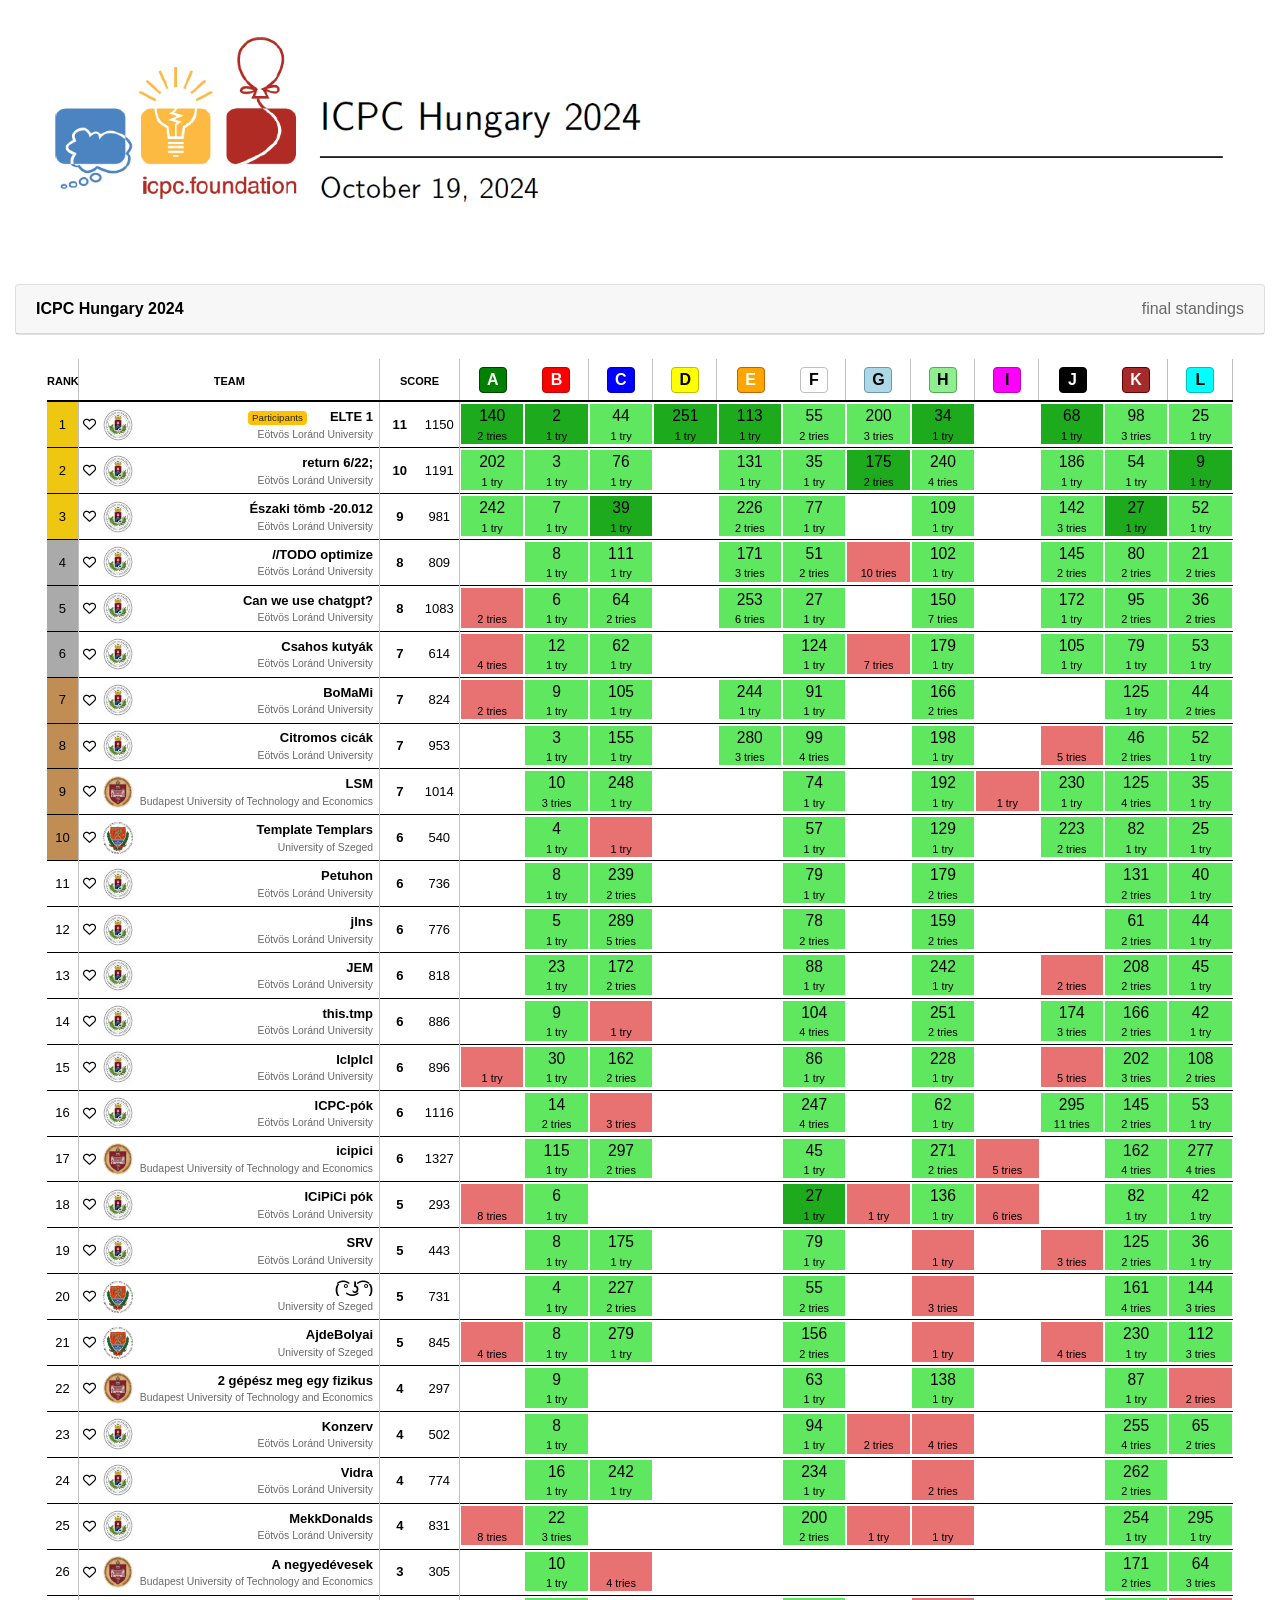
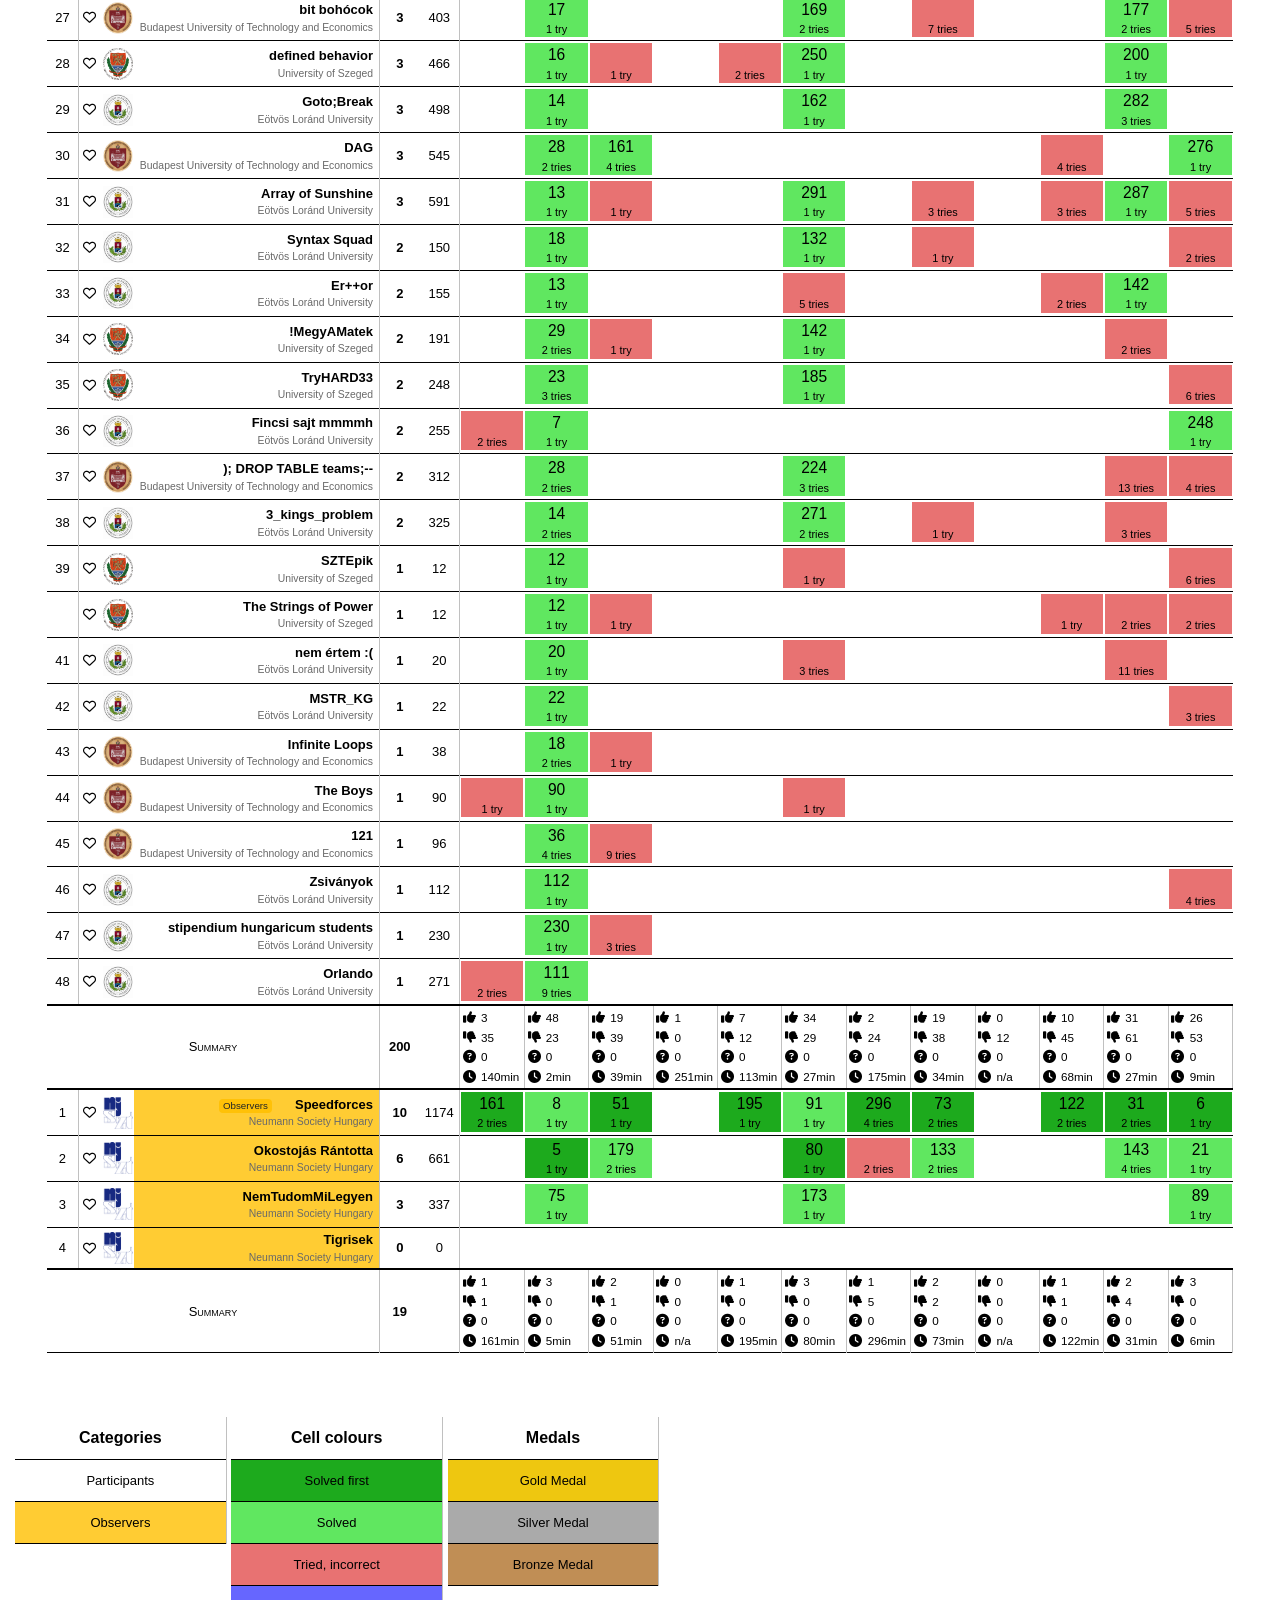
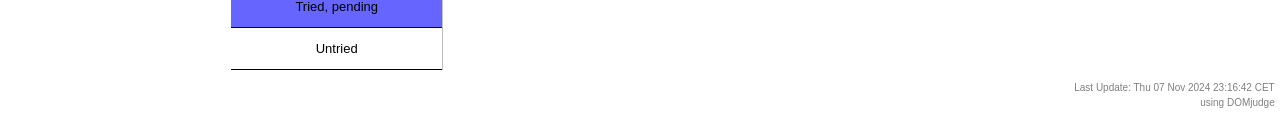
==== 2024/index.html @ 98153d92 "add 2024 scoreboard" ====
<!DOCTYPE html>
<html lang="en">
<head>
    <!-- DOMjudge version 8.2.3 -->
    <meta charset="utf-8">
    <title>Scoreboard hcpc2024 - DOMjudge</title>
    <link rel="icon" href="favicon.ico?v=8.2.3">
    <meta name="viewport" content="width=device-width, initial-scale=1, shrink-to-fit=no">

    <link rel="stylesheet" href="css/bootstrap.min.css?v=8.2.3">
    <link rel="stylesheet" href="css/fontawesome-all.min.css?v=8.2.3">
    <script src="js/jquery.min.js?v=8.2.3"></script>
    <script src="js/bootstrap.bundle.min.js?v=8.2.3"></script>

    <script src="js/domjudge.js?v=8.2.3"></script>
                <link rel="stylesheet" href="style_domjudge.css?v=8.2.3">

        
        </head>
<body class="static">
        <div class="container-fluid">
        <div class="row">
            <div class="col-12">
                                                                                                                                                        <img class="banner" src="images/banners/hcpc2024.png?v=8.2.3" alt="Banner">
    
    <div data-ajax-refresh-target data-ajax-refresh-after="initializeScoreboard" class="mt-3">
        

    
    <div class="card">
        <div class="card-header" style="font-family: Roboto, sans-serif; display: flex;">
            <span style="font-weight: bold;">ICPC Hungary 2024</span>
            <span id="contesttimer" style="color: DimGray; margin-left: auto;">
                                                            final standings
                                                </span>
        </div>

                                </div> 
    
        
                     <br/>
         
                

<table class="scoreboard center ">

        <colgroup>
        <col id="scorerank"/>
                    <col/>
                            <col id="scorelogos"/>
                <col id="scoreteamname"/>
    </colgroup>
    <colgroup>
        <col id="scoresolv"/>
        <col id="scoretotal"/>
    </colgroup>
    <colgroup>
                                    <col class="scoreprob"/>
                            <col class="scoreprob"/>
                            <col class="scoreprob"/>
                            <col class="scoreprob"/>
                            <col class="scoreprob"/>
                            <col class="scoreprob"/>
                            <col class="scoreprob"/>
                            <col class="scoreprob"/>
                            <col class="scoreprob"/>
                            <col class="scoreprob"/>
                            <col class="scoreprob"/>
                            <col class="scoreprob"/>
                        </colgroup>

                    
    <thead>
    <tr class="scoreheader" data-static="1">
        <th title="rank" scope="col">rank</th>
        <th title="team name" scope="col" colspan="3">team</th>
        <th title="# solved / penalty time" colspan="2" scope="col">score</th>
                                                                                    <th title="problem Astana Roads" scope="col">
                    <a  target="_self">
                        <span class="badge problem-badge" style="background-color: #008000; min-width: 28px; border: 1px solid #004000"><span style="color: #ffffff;">A</span></span>
                                            </a>
                </th>
                                                                            <th title="problem Borat And Squares" scope="col">
                    <a  target="_self">
                        <span class="badge problem-badge" style="background-color: #ff0000; min-width: 28px; border: 1px solid #bf0000"><span style="color: #ffffff;">B</span></span>
                                            </a>
                </th>
                                                                            <th title="problem Cheese!" scope="col">
                    <a  target="_self">
                        <span class="badge problem-badge" style="background-color: #0000ff; min-width: 28px; border: 1px solid #0000bf"><span style="color: #ffffff;">C</span></span>
                                            </a>
                </th>
                                                                            <th title="problem Deer Dance" scope="col">
                    <a  target="_self">
                        <span class="badge problem-badge" style="background-color: #ffff00; min-width: 28px; border: 1px solid #bfbf00"><span style="color: #000000;">D</span></span>
                                            </a>
                </th>
                                                                            <th title="problem Elevators of SAADness" scope="col">
                    <a  target="_self">
                        <span class="badge problem-badge" style="background-color: #ffa500; min-width: 28px; border: 1px solid #bf6500"><span style="color: #ffffff;">E</span></span>
                                            </a>
                </th>
                                                                            <th title="problem Frenetic-tac-toe" scope="col">
                    <a  target="_self">
                        <span class="badge problem-badge" style="background-color: #ffffff; min-width: 28px; border: 1px solid #bfbfbf"><span style="color: #000000;">F</span></span>
                                            </a>
                </th>
                                                                            <th title="problem Get Some Rest" scope="col">
                    <a  target="_self">
                        <span class="badge problem-badge" style="background-color: #add8e6; min-width: 28px; border: 1px solid #6d98a6"><span style="color: #000000;">G</span></span>
                                            </a>
                </th>
                                                                            <th title="problem Hot and Cold" scope="col">
                    <a  target="_self">
                        <span class="badge problem-badge" style="background-color: #90ee90; min-width: 28px; border: 1px solid #50ae50"><span style="color: #000000;">H</span></span>
                                            </a>
                </th>
                                                                            <th title="problem Inboxes" scope="col">
                    <a  target="_self">
                        <span class="badge problem-badge" style="background-color: #ff00ff; min-width: 28px; border: 1px solid #bf00bf"><span style="color: #000000;">I</span></span>
                                            </a>
                </th>
                                                                            <th title="problem Journey with Spoils" scope="col">
                    <a  target="_self">
                        <span class="badge problem-badge" style="background-color: #000000; min-width: 28px; border: 1px solid #000000"><span style="color: #ffffff;">J</span></span>
                                            </a>
                </th>
                                                                            <th title="problem Keyboard Mishap" scope="col">
                    <a  target="_self">
                        <span class="badge problem-badge" style="background-color: #a52a2a; min-width: 28px; border: 1px solid #650000"><span style="color: #ffffff;">K</span></span>
                                            </a>
                </th>
                                                                            <th title="problem Local Currency" scope="col">
                    <a  target="_self">
                        <span class="badge problem-badge" style="background-color: #00ffff; min-width: 28px; border: 1px solid #00bfbf"><span style="color: #000000;">L</span></span>
                                            </a>
                </th>
                        </tr>
    </thead>
    <tbody>
                                                                                            
                                            
                                            <tr class="sortorderswitch" id="team:104">
            <td class="scorepl gold-medal">
                                                    1
                                            </td>
            <td class="scoreaf">
                            </td>
                            <td class="scoreaf">
                                                                                            <a >
                                                                                                                                                                                                            <img loading="lazy" class="affiliation-logo"
                                     src="images/affiliations/ELTE.jpg?v=8.2.3" alt="Eötvös Loránd University"
                                     title="Eötvös Loránd University">
                                                    </a>
                                    </td>
                                                                                <td class="scoretn cl_FFFFFF" title="ELTE 1">
                                                                                                                        <a data-toggle="modal" data-target="#team-modal-104" href="#">
                    <span class="forceWidth">
                                                    <span class="badge badge-warning" style="margin-right: 2em; font-weight: normal;">
                            Participants
                        </span>
                                                ELTE 1
                    </span>
                                            <span class="univ forceWidth">
                                                            Eötvös Loránd University
                                                    </span>
                                    </a>
            </td>
                                                <td class="scorenc">11</td>
            <td class="scorett">1150</td>

                                                                                                                                                                                                                                    
                                        
                                                                                                                                                                                    
                                        
                    <td class="score_cell">
                                                    <a >
                                <div class="score_correct score_first">
                                    140                                    <span>
                                                                                    2 tries
                                                                            </span>
                                </div>
                            </a>
                                            </td>
                                                                                                                                                                                                                        
                                        
                                                                                                                                                                                    
                                        
                    <td class="score_cell">
                                                    <a >
                                <div class="score_correct score_first">
                                    2                                    <span>
                                                                                    1 try
                                                                            </span>
                                </div>
                            </a>
                                            </td>
                                                                                                                                                                    
                                        
                                                                                                                                                                                    
                                        
                    <td class="score_cell">
                                                    <a >
                                <div class="score_correct">
                                    44                                    <span>
                                                                                    1 try
                                                                            </span>
                                </div>
                            </a>
                                            </td>
                                                                                                                                                                                                                        
                                        
                                                                                                                                                                                    
                                        
                    <td class="score_cell">
                                                    <a >
                                <div class="score_correct score_first">
                                    251                                    <span>
                                                                                    1 try
                                                                            </span>
                                </div>
                            </a>
                                            </td>
                                                                                                                                                                                                                        
                                        
                                                                                                                                                                                    
                                        
                    <td class="score_cell">
                                                    <a >
                                <div class="score_correct score_first">
                                    113                                    <span>
                                                                                    1 try
                                                                            </span>
                                </div>
                            </a>
                                            </td>
                                                                                                                                                                    
                                        
                                                                                                                                                                                    
                                        
                    <td class="score_cell">
                                                    <a >
                                <div class="score_correct">
                                    55                                    <span>
                                                                                    2 tries
                                                                            </span>
                                </div>
                            </a>
                                            </td>
                                                                                                                                                                    
                                        
                                                                                                                                                                                    
                                        
                    <td class="score_cell">
                                                    <a >
                                <div class="score_correct">
                                    200                                    <span>
                                                                                    3 tries
                                                                            </span>
                                </div>
                            </a>
                                            </td>
                                                                                                                                                                                                                        
                                        
                                                                                                                                                                                    
                                        
                    <td class="score_cell">
                                                    <a >
                                <div class="score_correct score_first">
                                    34                                    <span>
                                                                                    1 try
                                                                            </span>
                                </div>
                            </a>
                                            </td>
                                                                                                
                                        
                                                            
                                        
                    <td class="score_cell">
                                            </td>
                                                                                                                                                                                                                        
                                        
                                                                                                                                                                                    
                                        
                    <td class="score_cell">
                                                    <a >
                                <div class="score_correct score_first">
                                    68                                    <span>
                                                                                    1 try
                                                                            </span>
                                </div>
                            </a>
                                            </td>
                                                                                                                                                                    
                                        
                                                                                                                                                                                    
                                        
                    <td class="score_cell">
                                                    <a >
                                <div class="score_correct">
                                    98                                    <span>
                                                                                    3 tries
                                                                            </span>
                                </div>
                            </a>
                                            </td>
                                                                                                                                                                    
                                        
                                                                                                                                                                                    
                                        
                    <td class="score_cell">
                                                    <a >
                                <div class="score_correct">
                                    25                                    <span>
                                                                                    1 try
                                                                            </span>
                                </div>
                            </a>
                                            </td>
                                    </tr>
                    
                                            
                                            <tr class="" id="team:120">
            <td class="scorepl gold-medal">
                                                    2
                                            </td>
            <td class="scoreaf">
                            </td>
                            <td class="scoreaf">
                                                                                            <a >
                                                                                                                                                                                                            <img loading="lazy" class="affiliation-logo"
                                     src="images/affiliations/ELTE.jpg?v=8.2.3" alt="Eötvös Loránd University"
                                     title="Eötvös Loránd University">
                                                    </a>
                                    </td>
                                                                                <td class="scoretn cl_FFFFFF" title="return 6/22;">
                                                                                                                        <a data-toggle="modal" data-target="#team-modal-120" href="#">
                    <span class="forceWidth">
                                                return 6/22;
                    </span>
                                            <span class="univ forceWidth">
                                                            Eötvös Loránd University
                                                    </span>
                                    </a>
            </td>
                                                <td class="scorenc">10</td>
            <td class="scorett">1191</td>

                                                                                                                                                                                
                                        
                                                                                                                                                                                    
                                        
                    <td class="score_cell">
                                                    <a >
                                <div class="score_correct">
                                    202                                    <span>
                                                                                    1 try
                                                                            </span>
                                </div>
                            </a>
                                            </td>
                                                                                                                                                                    
                                        
                                                                                                                                                                                    
                                        
                    <td class="score_cell">
                                                    <a >
                                <div class="score_correct">
                                    3                                    <span>
                                                                                    1 try
                                                                            </span>
                                </div>
                            </a>
                                            </td>
                                                                                                                                                                    
                                        
                                                                                                                                                                                    
                                        
                    <td class="score_cell">
                                                    <a >
                                <div class="score_correct">
                                    76                                    <span>
                                                                                    1 try
                                                                            </span>
                                </div>
                            </a>
                                            </td>
                                                                                                
                                        
                                                            
                                        
                    <td class="score_cell">
                                            </td>
                                                                                                                                                                    
                                        
                                                                                                                                                                                    
                                        
                    <td class="score_cell">
                                                    <a >
                                <div class="score_correct">
                                    131                                    <span>
                                                                                    1 try
                                                                            </span>
                                </div>
                            </a>
                                            </td>
                                                                                                                                                                    
                                        
                                                                                                                                                                                    
                                        
                    <td class="score_cell">
                                                    <a >
                                <div class="score_correct">
                                    35                                    <span>
                                                                                    1 try
                                                                            </span>
                                </div>
                            </a>
                                            </td>
                                                                                                                                                                                                                        
                                        
                                                                                                                                                                                    
                                        
                    <td class="score_cell">
                                                    <a >
                                <div class="score_correct score_first">
                                    175                                    <span>
                                                                                    2 tries
                                                                            </span>
                                </div>
                            </a>
                                            </td>
                                                                                                                                                                    
                                        
                                                                                                                                                                                    
                                        
                    <td class="score_cell">
                                                    <a >
                                <div class="score_correct">
                                    240                                    <span>
                                                                                    4 tries
                                                                            </span>
                                </div>
                            </a>
                                            </td>
                                                                                                
                                        
                                                            
                                        
                    <td class="score_cell">
                                            </td>
                                                                                                                                                                    
                                        
                                                                                                                                                                                    
                                        
                    <td class="score_cell">
                                                    <a >
                                <div class="score_correct">
                                    186                                    <span>
                                                                                    1 try
                                                                            </span>
                                </div>
                            </a>
                                            </td>
                                                                                                                                                                    
                                        
                                                                                                                                                                                    
                                        
                    <td class="score_cell">
                                                    <a >
                                <div class="score_correct">
                                    54                                    <span>
                                                                                    1 try
                                                                            </span>
                                </div>
                            </a>
                                            </td>
                                                                                                                                                                                                                        
                                        
                                                                                                                                                                                    
                                        
                    <td class="score_cell">
                                                    <a >
                                <div class="score_correct score_first">
                                    9                                    <span>
                                                                                    1 try
                                                                            </span>
                                </div>
                            </a>
                                            </td>
                                    </tr>
                    
                                            
                                            <tr class="" id="team:118">
            <td class="scorepl gold-medal">
                                                    3
                                            </td>
            <td class="scoreaf">
                            </td>
                            <td class="scoreaf">
                                                                                            <a >
                                                                                                                                                                                                            <img loading="lazy" class="affiliation-logo"
                                     src="images/affiliations/ELTE.jpg?v=8.2.3" alt="Eötvös Loránd University"
                                     title="Eötvös Loránd University">
                                                    </a>
                                    </td>
                                                                                <td class="scoretn cl_FFFFFF" title="Északi tömb -20.012">
                                                                                                                        <a data-toggle="modal" data-target="#team-modal-118" href="#">
                    <span class="forceWidth">
                                                Északi tömb -20.012
                    </span>
                                            <span class="univ forceWidth">
                                                            Eötvös Loránd University
                                                    </span>
                                    </a>
            </td>
                                                <td class="scorenc">9</td>
            <td class="scorett">981</td>

                                                                                                                                                                                
                                        
                                                                                                                                                                                    
                                        
                    <td class="score_cell">
                                                    <a >
                                <div class="score_correct">
                                    242                                    <span>
                                                                                    1 try
                                                                            </span>
                                </div>
                            </a>
                                            </td>
                                                                                                                                                                    
                                        
                                                                                                                                                                                    
                                        
                    <td class="score_cell">
                                                    <a >
                                <div class="score_correct">
                                    7                                    <span>
                                                                                    1 try
                                                                            </span>
                                </div>
                            </a>
                                            </td>
                                                                                                                                                                                                                        
                                        
                                                                                                                                                                                    
                                        
                    <td class="score_cell">
                                                    <a >
                                <div class="score_correct score_first">
                                    39                                    <span>
                                                                                    1 try
                                                                            </span>
                                </div>
                            </a>
                                            </td>
                                                                                                
                                        
                                                            
                                        
                    <td class="score_cell">
                                            </td>
                                                                                                                                                                    
                                        
                                                                                                                                                                                    
                                        
                    <td class="score_cell">
                                                    <a >
                                <div class="score_correct">
                                    226                                    <span>
                                                                                    2 tries
                                                                            </span>
                                </div>
                            </a>
                                            </td>
                                                                                                                                                                    
                                        
                                                                                                                                                                                    
                                        
                    <td class="score_cell">
                                                    <a >
                                <div class="score_correct">
                                    77                                    <span>
                                                                                    1 try
                                                                            </span>
                                </div>
                            </a>
                                            </td>
                                                                                                
                                        
                                                            
                                        
                    <td class="score_cell">
                                            </td>
                                                                                                                                                                    
                                        
                                                                                                                                                                                    
                                        
                    <td class="score_cell">
                                                    <a >
                                <div class="score_correct">
                                    109                                    <span>
                                                                                    1 try
                                                                            </span>
                                </div>
                            </a>
                                            </td>
                                                                                                
                                        
                                                            
                                        
                    <td class="score_cell">
                                            </td>
                                                                                                                                                                    
                                        
                                                                                                                                                                                    
                                        
                    <td class="score_cell">
                                                    <a >
                                <div class="score_correct">
                                    142                                    <span>
                                                                                    3 tries
                                                                            </span>
                                </div>
                            </a>
                                            </td>
                                                                                                                                                                                                                        
                                        
                                                                                                                                                                                    
                                        
                    <td class="score_cell">
                                                    <a >
                                <div class="score_correct score_first">
                                    27                                    <span>
                                                                                    1 try
                                                                            </span>
                                </div>
                            </a>
                                            </td>
                                                                                                                                                                    
                                        
                                                                                                                                                                                    
                                        
                    <td class="score_cell">
                                                    <a >
                                <div class="score_correct">
                                    52                                    <span>
                                                                                    1 try
                                                                            </span>
                                </div>
                            </a>
                                            </td>
                                    </tr>
                    
                                            
                                            <tr class="" id="team:121">
            <td class="scorepl silver-medal">
                                                    4
                                            </td>
            <td class="scoreaf">
                            </td>
                            <td class="scoreaf">
                                                                                            <a >
                                                                                                                                                                                                            <img loading="lazy" class="affiliation-logo"
                                     src="images/affiliations/ELTE.jpg?v=8.2.3" alt="Eötvös Loránd University"
                                     title="Eötvös Loránd University">
                                                    </a>
                                    </td>
                                                                                <td class="scoretn cl_FFFFFF" title="//TODO optimize">
                                                                                                                        <a data-toggle="modal" data-target="#team-modal-121" href="#">
                    <span class="forceWidth">
                                                //TODO optimize
                    </span>
                                            <span class="univ forceWidth">
                                                            Eötvös Loránd University
                                                    </span>
                                    </a>
            </td>
                                                <td class="scorenc">8</td>
            <td class="scorett">809</td>

                                                                                                            
                                        
                                                            
                                        
                    <td class="score_cell">
                                            </td>
                                                                                                                                                                    
                                        
                                                                                                                                                                                    
                                        
                    <td class="score_cell">
                                                    <a >
                                <div class="score_correct">
                                    8                                    <span>
                                                                                    1 try
                                                                            </span>
                                </div>
                            </a>
                                            </td>
                                                                                                                                                                    
                                        
                                                                                                                                                                                    
                                        
                    <td class="score_cell">
                                                    <a >
                                <div class="score_correct">
                                    111                                    <span>
                                                                                    1 try
                                                                            </span>
                                </div>
                            </a>
                                            </td>
                                                                                                
                                        
                                                            
                                        
                    <td class="score_cell">
                                            </td>
                                                                                                                                                                    
                                        
                                                                                                                                                                                    
                                        
                    <td class="score_cell">
                                                    <a >
                                <div class="score_correct">
                                    171                                    <span>
                                                                                    3 tries
                                                                            </span>
                                </div>
                            </a>
                                            </td>
                                                                                                                                                                    
                                        
                                                                                                                                                                                    
                                        
                    <td class="score_cell">
                                                    <a >
                                <div class="score_correct">
                                    51                                    <span>
                                                                                    2 tries
                                                                            </span>
                                </div>
                            </a>
                                            </td>
                                                                                                                                            
                                        
                                                            
                                        
                    <td class="score_cell">
                                                    <a >
                                <div class="score_incorrect">
                                    &nbsp;                                    <span>
                                                                                    10 tries
                                                                            </span>
                                </div>
                            </a>
                                            </td>
                                                                                                                                                                    
                                        
                                                                                                                                                                                    
                                        
                    <td class="score_cell">
                                                    <a >
                                <div class="score_correct">
                                    102                                    <span>
                                                                                    1 try
                                                                            </span>
                                </div>
                            </a>
                                            </td>
                                                                                                
                                        
                                                            
                                        
                    <td class="score_cell">
                                            </td>
                                                                                                                                                                    
                                        
                                                                                                                                                                                    
                                        
                    <td class="score_cell">
                                                    <a >
                                <div class="score_correct">
                                    145                                    <span>
                                                                                    2 tries
                                                                            </span>
                                </div>
                            </a>
                                            </td>
                                                                                                                                                                    
                                        
                                                                                                                                                                                    
                                        
                    <td class="score_cell">
                                                    <a >
                                <div class="score_correct">
                                    80                                    <span>
                                                                                    2 tries
                                                                            </span>
                                </div>
                            </a>
                                            </td>
                                                                                                                                                                    
                                        
                                                                                                                                                                                    
                                        
                    <td class="score_cell">
                                                    <a >
                                <div class="score_correct">
                                    21                                    <span>
                                                                                    2 tries
                                                                            </span>
                                </div>
                            </a>
                                            </td>
                                    </tr>
                    
                                            
                                            <tr class="" id="team:111">
            <td class="scorepl silver-medal">
                                                    5
                                            </td>
            <td class="scoreaf">
                            </td>
                            <td class="scoreaf">
                                                                                            <a >
                                                                                                                                                                                                            <img loading="lazy" class="affiliation-logo"
                                     src="images/affiliations/ELTE.jpg?v=8.2.3" alt="Eötvös Loránd University"
                                     title="Eötvös Loránd University">
                                                    </a>
                                    </td>
                                                                                <td class="scoretn cl_FFFFFF" title="Can we use chatgpt?">
                                                                                                                        <a data-toggle="modal" data-target="#team-modal-111" href="#">
                    <span class="forceWidth">
                                                Can we use chatgpt?
                    </span>
                                            <span class="univ forceWidth">
                                                            Eötvös Loránd University
                                                    </span>
                                    </a>
            </td>
                                                <td class="scorenc">8</td>
            <td class="scorett">1083</td>

                                                                                                                                                        
                                        
                                                            
                                        
                    <td class="score_cell">
                                                    <a >
                                <div class="score_incorrect">
                                    &nbsp;                                    <span>
                                                                                    2 tries
                                                                            </span>
                                </div>
                            </a>
                                            </td>
                                                                                                                                                                    
                                        
                                                                                                                                                                                    
                                        
                    <td class="score_cell">
                                                    <a >
                                <div class="score_correct">
                                    6                                    <span>
                                                                                    1 try
                                                                            </span>
                                </div>
                            </a>
                                            </td>
                                                                                                                                                                    
                                        
                                                                                                                                                                                    
                                        
                    <td class="score_cell">
                                                    <a >
                                <div class="score_correct">
                                    64                                    <span>
                                                                                    2 tries
                                                                            </span>
                                </div>
                            </a>
                                            </td>
                                                                                                
                                        
                                                            
                                        
                    <td class="score_cell">
                                            </td>
                                                                                                                                                                    
                                        
                                                                                                                                                                                    
                                        
                    <td class="score_cell">
                                                    <a >
                                <div class="score_correct">
                                    253                                    <span>
                                                                                    6 tries
                                                                            </span>
                                </div>
                            </a>
                                            </td>
                                                                                                                                                                    
                                        
                                                                                                                                                                                    
                                        
                    <td class="score_cell">
                                                    <a >
                                <div class="score_correct">
                                    27                                    <span>
                                                                                    1 try
                                                                            </span>
                                </div>
                            </a>
                                            </td>
                                                                                                
                                        
                                                            
                                        
                    <td class="score_cell">
                                            </td>
                                                                                                                                                                    
                                        
                                                                                                                                                                                    
                                        
                    <td class="score_cell">
                                                    <a >
                                <div class="score_correct">
                                    150                                    <span>
                                                                                    7 tries
                                                                            </span>
                                </div>
                            </a>
                                            </td>
                                                                                                
                                        
                                                            
                                        
                    <td class="score_cell">
                                            </td>
                                                                                                                                                                    
                                        
                                                                                                                                                                                    
                                        
                    <td class="score_cell">
                                                    <a >
                                <div class="score_correct">
                                    172                                    <span>
                                                                                    1 try
                                                                            </span>
                                </div>
                            </a>
                                            </td>
                                                                                                                                                                    
                                        
                                                                                                                                                                                    
                                        
                    <td class="score_cell">
                                                    <a >
                                <div class="score_correct">
                                    95                                    <span>
                                                                                    2 tries
                                                                            </span>
                                </div>
                            </a>
                                            </td>
                                                                                                                                                                    
                                        
                                                                                                                                                                                    
                                        
                    <td class="score_cell">
                                                    <a >
                                <div class="score_correct">
                                    36                                    <span>
                                                                                    2 tries
                                                                            </span>
                                </div>
                            </a>
                                            </td>
                                    </tr>
                    
                                            
                                            <tr class="" id="team:109">
            <td class="scorepl silver-medal">
                                                    6
                                            </td>
            <td class="scoreaf">
                            </td>
                            <td class="scoreaf">
                                                                                            <a >
                                                                                                                                                                                                            <img loading="lazy" class="affiliation-logo"
                                     src="images/affiliations/ELTE.jpg?v=8.2.3" alt="Eötvös Loránd University"
                                     title="Eötvös Loránd University">
                                                    </a>
                                    </td>
                                                                                <td class="scoretn cl_FFFFFF" title="Csahos kutyák">
                                                                                                                        <a data-toggle="modal" data-target="#team-modal-109" href="#">
                    <span class="forceWidth">
                                                Csahos kutyák
                    </span>
                                            <span class="univ forceWidth">
                                                            Eötvös Loránd University
                                                    </span>
                                    </a>
            </td>
                                                <td class="scorenc">7</td>
            <td class="scorett">614</td>

                                                                                                                                                        
                                        
                                                            
                                        
                    <td class="score_cell">
                                                    <a >
                                <div class="score_incorrect">
                                    &nbsp;                                    <span>
                                                                                    4 tries
                                                                            </span>
                                </div>
                            </a>
                                            </td>
                                                                                                                                                                    
                                        
                                                                                                                                                                                    
                                        
                    <td class="score_cell">
                                                    <a >
                                <div class="score_correct">
                                    12                                    <span>
                                                                                    1 try
                                                                            </span>
                                </div>
                            </a>
                                            </td>
                                                                                                                                                                    
                                        
                                                                                                                                                                                    
                                        
                    <td class="score_cell">
                                                    <a >
                                <div class="score_correct">
                                    62                                    <span>
                                                                                    1 try
                                                                            </span>
                                </div>
                            </a>
                                            </td>
                                                                                                
                                        
                                                            
                                        
                    <td class="score_cell">
                                            </td>
                                                                                                
                                        
                                                            
                                        
                    <td class="score_cell">
                                            </td>
                                                                                                                                                                    
                                        
                                                                                                                                                                                    
                                        
                    <td class="score_cell">
                                                    <a >
                                <div class="score_correct">
                                    124                                    <span>
                                                                                    1 try
                                                                            </span>
                                </div>
                            </a>
                                            </td>
                                                                                                                                            
                                        
                                                            
                                        
                    <td class="score_cell">
                                                    <a >
                                <div class="score_incorrect">
                                    &nbsp;                                    <span>
                                                                                    7 tries
                                                                            </span>
                                </div>
                            </a>
                                            </td>
                                                                                                                                                                    
                                        
                                                                                                                                                                                    
                                        
                    <td class="score_cell">
                                                    <a >
                                <div class="score_correct">
                                    179                                    <span>
                                                                                    1 try
                                                                            </span>
                                </div>
                            </a>
                                            </td>
                                                                                                
                                        
                                                            
                                        
                    <td class="score_cell">
                                            </td>
                                                                                                                                                                    
                                        
                                                                                                                                                                                    
                                        
                    <td class="score_cell">
                                                    <a >
                                <div class="score_correct">
                                    105                                    <span>
                                                                                    1 try
                                                                            </span>
                                </div>
                            </a>
                                            </td>
                                                                                                                                                                    
                                        
                                                                                                                                                                                    
                                        
                    <td class="score_cell">
                                                    <a >
                                <div class="score_correct">
                                    79                                    <span>
                                                                                    1 try
                                                                            </span>
                                </div>
                            </a>
                                            </td>
                                                                                                                                                                    
                                        
                                                                                                                                                                                    
                                        
                    <td class="score_cell">
                                                    <a >
                                <div class="score_correct">
                                    53                                    <span>
                                                                                    1 try
                                                                            </span>
                                </div>
                            </a>
                                            </td>
                                    </tr>
                    
                                            
                                            <tr class="" id="team:101">
            <td class="scorepl bronze-medal">
                                                    7
                                            </td>
            <td class="scoreaf">
                            </td>
                            <td class="scoreaf">
                                                                                            <a >
                                                                                                                                                                                                            <img loading="lazy" class="affiliation-logo"
                                     src="images/affiliations/ELTE.jpg?v=8.2.3" alt="Eötvös Loránd University"
                                     title="Eötvös Loránd University">
                                                    </a>
                                    </td>
                                                                                <td class="scoretn cl_FFFFFF" title="BoMaMi">
                                                                                                                        <a data-toggle="modal" data-target="#team-modal-101" href="#">
                    <span class="forceWidth">
                                                BoMaMi
                    </span>
                                            <span class="univ forceWidth">
                                                            Eötvös Loránd University
                                                    </span>
                                    </a>
            </td>
                                                <td class="scorenc">7</td>
            <td class="scorett">824</td>

                                                                                                                                                        
                                        
                                                            
                                        
                    <td class="score_cell">
                                                    <a >
                                <div class="score_incorrect">
                                    &nbsp;                                    <span>
                                                                                    2 tries
                                                                            </span>
                                </div>
                            </a>
                                            </td>
                                                                                                                                                                    
                                        
                                                                                                                                                                                    
                                        
                    <td class="score_cell">
                                                    <a >
                                <div class="score_correct">
                                    9                                    <span>
                                                                                    1 try
                                                                            </span>
                                </div>
                            </a>
                                            </td>
                                                                                                                                                                    
                                        
                                                                                                                                                                                    
                                        
                    <td class="score_cell">
                                                    <a >
                                <div class="score_correct">
                                    105                                    <span>
                                                                                    1 try
                                                                            </span>
                                </div>
                            </a>
                                            </td>
                                                                                                
                                        
                                                            
                                        
                    <td class="score_cell">
                                            </td>
                                                                                                                                                                    
                                        
                                                                                                                                                                                    
                                        
                    <td class="score_cell">
                                                    <a >
                                <div class="score_correct">
                                    244                                    <span>
                                                                                    1 try
                                                                            </span>
                                </div>
                            </a>
                                            </td>
                                                                                                                                                                    
                                        
                                                                                                                                                                                    
                                        
                    <td class="score_cell">
                                                    <a >
                                <div class="score_correct">
                                    91                                    <span>
                                                                                    1 try
                                                                            </span>
                                </div>
                            </a>
                                            </td>
                                                                                                
                                        
                                                            
                                        
                    <td class="score_cell">
                                            </td>
                                                                                                                                                                    
                                        
                                                                                                                                                                                    
                                        
                    <td class="score_cell">
                                                    <a >
                                <div class="score_correct">
                                    166                                    <span>
                                                                                    2 tries
                                                                            </span>
                                </div>
                            </a>
                                            </td>
                                                                                                
                                        
                                                            
                                        
                    <td class="score_cell">
                                            </td>
                                                                                                
                                        
                                                            
                                        
                    <td class="score_cell">
                                            </td>
                                                                                                                                                                    
                                        
                                                                                                                                                                                    
                                        
                    <td class="score_cell">
                                                    <a >
                                <div class="score_correct">
                                    125                                    <span>
                                                                                    1 try
                                                                            </span>
                                </div>
                            </a>
                                            </td>
                                                                                                                                                                    
                                        
                                                                                                                                                                                    
                                        
                    <td class="score_cell">
                                                    <a >
                                <div class="score_correct">
                                    44                                    <span>
                                                                                    2 tries
                                                                            </span>
                                </div>
                            </a>
                                            </td>
                                    </tr>
                    
                                            
                                            <tr class="" id="team:102">
            <td class="scorepl bronze-medal">
                                                    8
                                            </td>
            <td class="scoreaf">
                            </td>
                            <td class="scoreaf">
                                                                                            <a >
                                                                                                                                                                                                            <img loading="lazy" class="affiliation-logo"
                                     src="images/affiliations/ELTE.jpg?v=8.2.3" alt="Eötvös Loránd University"
                                     title="Eötvös Loránd University">
                                                    </a>
                                    </td>
                                                                                <td class="scoretn cl_FFFFFF" title="Citromos cicák">
                                                                                                                        <a data-toggle="modal" data-target="#team-modal-102" href="#">
                    <span class="forceWidth">
                                                Citromos cicák
                    </span>
                                            <span class="univ forceWidth">
                                                            Eötvös Loránd University
                                                    </span>
                                    </a>
            </td>
                                                <td class="scorenc">7</td>
            <td class="scorett">953</td>

                                                                                                            
                                        
                                                            
                                        
                    <td class="score_cell">
                                            </td>
                                                                                                                                                                    
                                        
                                                                                                                                                                                    
                                        
                    <td class="score_cell">
                                                    <a >
                                <div class="score_correct">
                                    3                                    <span>
                                                                                    1 try
                                                                            </span>
                                </div>
                            </a>
                                            </td>
                                                                                                                                                                    
                                        
                                                                                                                                                                                    
                                        
                    <td class="score_cell">
                                                    <a >
                                <div class="score_correct">
                                    155                                    <span>
                                                                                    1 try
                                                                            </span>
                                </div>
                            </a>
                                            </td>
                                                                                                
                                        
                                                            
                                        
                    <td class="score_cell">
                                            </td>
                                                                                                                                                                    
                                        
                                                                                                                                                                                    
                                        
                    <td class="score_cell">
                                                    <a >
                                <div class="score_correct">
                                    280                                    <span>
                                                                                    3 tries
                                                                            </span>
                                </div>
                            </a>
                                            </td>
                                                                                                                                                                    
                                        
                                                                                                                                                                                    
                                        
                    <td class="score_cell">
                                                    <a >
                                <div class="score_correct">
                                    99                                    <span>
                                                                                    4 tries
                                                                            </span>
                                </div>
                            </a>
                                            </td>
                                                                                                
                                        
                                                            
                                        
                    <td class="score_cell">
                                            </td>
                                                                                                                                                                    
                                        
                                                                                                                                                                                    
                                        
                    <td class="score_cell">
                                                    <a >
                                <div class="score_correct">
                                    198                                    <span>
                                                                                    1 try
                                                                            </span>
                                </div>
                            </a>
                                            </td>
                                                                                                
                                        
                                                            
                                        
                    <td class="score_cell">
                                            </td>
                                                                                                                                            
                                        
                                                            
                                        
                    <td class="score_cell">
                                                    <a >
                                <div class="score_incorrect">
                                    &nbsp;                                    <span>
                                                                                    5 tries
                                                                            </span>
                                </div>
                            </a>
                                            </td>
                                                                                                                                                                    
                                        
                                                                                                                                                                                    
                                        
                    <td class="score_cell">
                                                    <a >
                                <div class="score_correct">
                                    46                                    <span>
                                                                                    2 tries
                                                                            </span>
                                </div>
                            </a>
                                            </td>
                                                                                                                                                                    
                                        
                                                                                                                                                                                    
                                        
                    <td class="score_cell">
                                                    <a >
                                <div class="score_correct">
                                    52                                    <span>
                                                                                    1 try
                                                                            </span>
                                </div>
                            </a>
                                            </td>
                                    </tr>
                    
                                            
                                            <tr class="" id="team:90">
            <td class="scorepl bronze-medal">
                                                    9
                                            </td>
            <td class="scoreaf">
                            </td>
                            <td class="scoreaf">
                                                                                            <a >
                                                                                                                                                                                                            <img loading="lazy" class="affiliation-logo"
                                     src="images/affiliations/BUTE.jpg?v=8.2.3" alt="Budapest University of Technology and Economics"
                                     title="Budapest University of Technology and Economics">
                                                    </a>
                                    </td>
                                                                                <td class="scoretn cl_FFFFFF" title="LSM">
                                                                                                                        <a data-toggle="modal" data-target="#team-modal-90" href="#">
                    <span class="forceWidth">
                                                LSM
                    </span>
                                            <span class="univ forceWidth">
                                                            Budapest University of Technology and Economics
                                                    </span>
                                    </a>
            </td>
                                                <td class="scorenc">7</td>
            <td class="scorett">1014</td>

                                                                                                            
                                        
                                                            
                                        
                    <td class="score_cell">
                                            </td>
                                                                                                                                                                    
                                        
                                                                                                                                                                                    
                                        
                    <td class="score_cell">
                                                    <a >
                                <div class="score_correct">
                                    10                                    <span>
                                                                                    3 tries
                                                                            </span>
                                </div>
                            </a>
                                            </td>
                                                                                                                                                                    
                                        
                                                                                                                                                                                    
                                        
                    <td class="score_cell">
                                                    <a >
                                <div class="score_correct">
                                    248                                    <span>
                                                                                    1 try
                                                                            </span>
                                </div>
                            </a>
                                            </td>
                                                                                                
                                        
                                                            
                                        
                    <td class="score_cell">
                                            </td>
                                                                                                
                                        
                                                            
                                        
                    <td class="score_cell">
                                            </td>
                                                                                                                                                                    
                                        
                                                                                                                                                                                    
                                        
                    <td class="score_cell">
                                                    <a >
                                <div class="score_correct">
                                    74                                    <span>
                                                                                    1 try
                                                                            </span>
                                </div>
                            </a>
                                            </td>
                                                                                                
                                        
                                                            
                                        
                    <td class="score_cell">
                                            </td>
                                                                                                                                                                    
                                        
                                                                                                                                                                                    
                                        
                    <td class="score_cell">
                                                    <a >
                                <div class="score_correct">
                                    192                                    <span>
                                                                                    1 try
                                                                            </span>
                                </div>
                            </a>
                                            </td>
                                                                                                                                            
                                        
                                                            
                                        
                    <td class="score_cell">
                                                    <a >
                                <div class="score_incorrect">
                                    &nbsp;                                    <span>
                                                                                    1 try
                                                                            </span>
                                </div>
                            </a>
                                            </td>
                                                                                                                                                                    
                                        
                                                                                                                                                                                    
                                        
                    <td class="score_cell">
                                                    <a >
                                <div class="score_correct">
                                    230                                    <span>
                                                                                    1 try
                                                                            </span>
                                </div>
                            </a>
                                            </td>
                                                                                                                                                                    
                                        
                                                                                                                                                                                    
                                        
                    <td class="score_cell">
                                                    <a >
                                <div class="score_correct">
                                    125                                    <span>
                                                                                    4 tries
                                                                            </span>
                                </div>
                            </a>
                                            </td>
                                                                                                                                                                    
                                        
                                                                                                                                                                                    
                                        
                    <td class="score_cell">
                                                    <a >
                                <div class="score_correct">
                                    35                                    <span>
                                                                                    1 try
                                                                            </span>
                                </div>
                            </a>
                                            </td>
                                    </tr>
                    
                                            
                                            <tr class="" id="team:131">
            <td class="scorepl bronze-medal">
                                                    10
                                            </td>
            <td class="scoreaf">
                            </td>
                            <td class="scoreaf">
                                                                                            <a >
                                                                                                                                                                                                            <img loading="lazy" class="affiliation-logo"
                                     src="images/affiliations/USZEGED.jpg?v=8.2.3" alt="University of Szeged"
                                     title="University of Szeged">
                                                    </a>
                                    </td>
                                                                                <td class="scoretn cl_FFFFFF" title="Template Templars">
                                                                                                                        <a data-toggle="modal" data-target="#team-modal-131" href="#">
                    <span class="forceWidth">
                                                Template Templars
                    </span>
                                            <span class="univ forceWidth">
                                                            University of Szeged
                                                    </span>
                                    </a>
            </td>
                                                <td class="scorenc">6</td>
            <td class="scorett">540</td>

                                                                                                            
                                        
                                                            
                                        
                    <td class="score_cell">
                                            </td>
                                                                                                                                                                    
                                        
                                                                                                                                                                                    
                                        
                    <td class="score_cell">
                                                    <a >
                                <div class="score_correct">
                                    4                                    <span>
                                                                                    1 try
                                                                            </span>
                                </div>
                            </a>
                                            </td>
                                                                                                                                            
                                        
                                                            
                                        
                    <td class="score_cell">
                                                    <a >
                                <div class="score_incorrect">
                                    &nbsp;                                    <span>
                                                                                    1 try
                                                                            </span>
                                </div>
                            </a>
                                            </td>
                                                                                                
                                        
                                                            
                                        
                    <td class="score_cell">
                                            </td>
                                                                                                
                                        
                                                            
                                        
                    <td class="score_cell">
                                            </td>
                                                                                                                                                                    
                                        
                                                                                                                                                                                    
                                        
                    <td class="score_cell">
                                                    <a >
                                <div class="score_correct">
                                    57                                    <span>
                                                                                    1 try
                                                                            </span>
                                </div>
                            </a>
                                            </td>
                                                                                                
                                        
                                                            
                                        
                    <td class="score_cell">
                                            </td>
                                                                                                                                                                    
                                        
                                                                                                                                                                                    
                                        
                    <td class="score_cell">
                                                    <a >
                                <div class="score_correct">
                                    129                                    <span>
                                                                                    1 try
                                                                            </span>
                                </div>
                            </a>
                                            </td>
                                                                                                
                                        
                                                            
                                        
                    <td class="score_cell">
                                            </td>
                                                                                                                                                                    
                                        
                                                                                                                                                                                    
                                        
                    <td class="score_cell">
                                                    <a >
                                <div class="score_correct">
                                    223                                    <span>
                                                                                    2 tries
                                                                            </span>
                                </div>
                            </a>
                                            </td>
                                                                                                                                                                    
                                        
                                                                                                                                                                                    
                                        
                    <td class="score_cell">
                                                    <a >
                                <div class="score_correct">
                                    82                                    <span>
                                                                                    1 try
                                                                            </span>
                                </div>
                            </a>
                                            </td>
                                                                                                                                                                    
                                        
                                                                                                                                                                                    
                                        
                    <td class="score_cell">
                                                    <a >
                                <div class="score_correct">
                                    25                                    <span>
                                                                                    1 try
                                                                            </span>
                                </div>
                            </a>
                                            </td>
                                    </tr>
                    
                                            
                                            <tr class="" id="team:126">
            <td class="scorepl ">
                                                    11
                                            </td>
            <td class="scoreaf">
                            </td>
                            <td class="scoreaf">
                                                                                            <a >
                                                                                                                                                                                                            <img loading="lazy" class="affiliation-logo"
                                     src="images/affiliations/ELTE.jpg?v=8.2.3" alt="Eötvös Loránd University"
                                     title="Eötvös Loránd University">
                                                    </a>
                                    </td>
                                                                                <td class="scoretn cl_FFFFFF" title="Petuhon">
                                                                                                                        <a data-toggle="modal" data-target="#team-modal-126" href="#">
                    <span class="forceWidth">
                                                Petuhon
                    </span>
                                            <span class="univ forceWidth">
                                                            Eötvös Loránd University
                                                    </span>
                                    </a>
            </td>
                                                <td class="scorenc">6</td>
            <td class="scorett">736</td>

                                                                                                            
                                        
                                                            
                                        
                    <td class="score_cell">
                                            </td>
                                                                                                                                                                    
                                        
                                                                                                                                                                                    
                                        
                    <td class="score_cell">
                                                    <a >
                                <div class="score_correct">
                                    8                                    <span>
                                                                                    1 try
                                                                            </span>
                                </div>
                            </a>
                                            </td>
                                                                                                                                                                    
                                        
                                                                                                                                                                                    
                                        
                    <td class="score_cell">
                                                    <a >
                                <div class="score_correct">
                                    239                                    <span>
                                                                                    2 tries
                                                                            </span>
                                </div>
                            </a>
                                            </td>
                                                                                                
                                        
                                                            
                                        
                    <td class="score_cell">
                                            </td>
                                                                                                
                                        
                                                            
                                        
                    <td class="score_cell">
                                            </td>
                                                                                                                                                                    
                                        
                                                                                                                                                                                    
                                        
                    <td class="score_cell">
                                                    <a >
                                <div class="score_correct">
                                    79                                    <span>
                                                                                    1 try
                                                                            </span>
                                </div>
                            </a>
                                            </td>
                                                                                                
                                        
                                                            
                                        
                    <td class="score_cell">
                                            </td>
                                                                                                                                                                    
                                        
                                                                                                                                                                                    
                                        
                    <td class="score_cell">
                                                    <a >
                                <div class="score_correct">
                                    179                                    <span>
                                                                                    2 tries
                                                                            </span>
                                </div>
                            </a>
                                            </td>
                                                                                                
                                        
                                                            
                                        
                    <td class="score_cell">
                                            </td>
                                                                                                
                                        
                                                            
                                        
                    <td class="score_cell">
                                            </td>
                                                                                                                                                                    
                                        
                                                                                                                                                                                    
                                        
                    <td class="score_cell">
                                                    <a >
                                <div class="score_correct">
                                    131                                    <span>
                                                                                    2 tries
                                                                            </span>
                                </div>
                            </a>
                                            </td>
                                                                                                                                                                    
                                        
                                                                                                                                                                                    
                                        
                    <td class="score_cell">
                                                    <a >
                                <div class="score_correct">
                                    40                                    <span>
                                                                                    1 try
                                                                            </span>
                                </div>
                            </a>
                                            </td>
                                    </tr>
                    
                                            
                                            <tr class="" id="team:128">
            <td class="scorepl ">
                                                    12
                                            </td>
            <td class="scoreaf">
                            </td>
                            <td class="scoreaf">
                                                                                            <a >
                                                                                                                                                                                                            <img loading="lazy" class="affiliation-logo"
                                     src="images/affiliations/ELTE.jpg?v=8.2.3" alt="Eötvös Loránd University"
                                     title="Eötvös Loránd University">
                                                    </a>
                                    </td>
                                                                                <td class="scoretn cl_FFFFFF" title="jlns">
                                                                                                                        <a data-toggle="modal" data-target="#team-modal-128" href="#">
                    <span class="forceWidth">
                                                jlns
                    </span>
                                            <span class="univ forceWidth">
                                                            Eötvös Loránd University
                                                    </span>
                                    </a>
            </td>
                                                <td class="scorenc">6</td>
            <td class="scorett">776</td>

                                                                                                            
                                        
                                                            
                                        
                    <td class="score_cell">
                                            </td>
                                                                                                                                                                    
                                        
                                                                                                                                                                                    
                                        
                    <td class="score_cell">
                                                    <a >
                                <div class="score_correct">
                                    5                                    <span>
                                                                                    1 try
                                                                            </span>
                                </div>
                            </a>
                                            </td>
                                                                                                                                                                    
                                        
                                                                                                                                                                                    
                                        
                    <td class="score_cell">
                                                    <a >
                                <div class="score_correct">
                                    289                                    <span>
                                                                                    5 tries
                                                                            </span>
                                </div>
                            </a>
                                            </td>
                                                                                                
                                        
                                                            
                                        
                    <td class="score_cell">
                                            </td>
                                                                                                
                                        
                                                            
                                        
                    <td class="score_cell">
                                            </td>
                                                                                                                                                                    
                                        
                                                                                                                                                                                    
                                        
                    <td class="score_cell">
                                                    <a >
                                <div class="score_correct">
                                    78                                    <span>
                                                                                    2 tries
                                                                            </span>
                                </div>
                            </a>
                                            </td>
                                                                                                
                                        
                                                            
                                        
                    <td class="score_cell">
                                            </td>
                                                                                                                                                                    
                                        
                                                                                                                                                                                    
                                        
                    <td class="score_cell">
                                                    <a >
                                <div class="score_correct">
                                    159                                    <span>
                                                                                    2 tries
                                                                            </span>
                                </div>
                            </a>
                                            </td>
                                                                                                
                                        
                                                            
                                        
                    <td class="score_cell">
                                            </td>
                                                                                                
                                        
                                                            
                                        
                    <td class="score_cell">
                                            </td>
                                                                                                                                                                    
                                        
                                                                                                                                                                                    
                                        
                    <td class="score_cell">
                                                    <a >
                                <div class="score_correct">
                                    61                                    <span>
                                                                                    2 tries
                                                                            </span>
                                </div>
                            </a>
                                            </td>
                                                                                                                                                                    
                                        
                                                                                                                                                                                    
                                        
                    <td class="score_cell">
                                                    <a >
                                <div class="score_correct">
                                    44                                    <span>
                                                                                    1 try
                                                                            </span>
                                </div>
                            </a>
                                            </td>
                                    </tr>
                    
                                            
                                            <tr class="" id="team:112">
            <td class="scorepl ">
                                                    13
                                            </td>
            <td class="scoreaf">
                            </td>
                            <td class="scoreaf">
                                                                                            <a >
                                                                                                                                                                                                            <img loading="lazy" class="affiliation-logo"
                                     src="images/affiliations/ELTE.jpg?v=8.2.3" alt="Eötvös Loránd University"
                                     title="Eötvös Loránd University">
                                                    </a>
                                    </td>
                                                                                <td class="scoretn cl_FFFFFF" title="JEM">
                                                                                                                        <a data-toggle="modal" data-target="#team-modal-112" href="#">
                    <span class="forceWidth">
                                                JEM
                    </span>
                                            <span class="univ forceWidth">
                                                            Eötvös Loránd University
                                                    </span>
                                    </a>
            </td>
                                                <td class="scorenc">6</td>
            <td class="scorett">818</td>

                                                                                                            
                                        
                                                            
                                        
                    <td class="score_cell">
                                            </td>
                                                                                                                                                                    
                                        
                                                                                                                                                                                    
                                        
                    <td class="score_cell">
                                                    <a >
                                <div class="score_correct">
                                    23                                    <span>
                                                                                    1 try
                                                                            </span>
                                </div>
                            </a>
                                            </td>
                                                                                                                                                                    
                                        
                                                                                                                                                                                    
                                        
                    <td class="score_cell">
                                                    <a >
                                <div class="score_correct">
                                    172                                    <span>
                                                                                    2 tries
                                                                            </span>
                                </div>
                            </a>
                                            </td>
                                                                                                
                                        
                                                            
                                        
                    <td class="score_cell">
                                            </td>
                                                                                                
                                        
                                                            
                                        
                    <td class="score_cell">
                                            </td>
                                                                                                                                                                    
                                        
                                                                                                                                                                                    
                                        
                    <td class="score_cell">
                                                    <a >
                                <div class="score_correct">
                                    88                                    <span>
                                                                                    1 try
                                                                            </span>
                                </div>
                            </a>
                                            </td>
                                                                                                
                                        
                                                            
                                        
                    <td class="score_cell">
                                            </td>
                                                                                                                                                                    
                                        
                                                                                                                                                                                    
                                        
                    <td class="score_cell">
                                                    <a >
                                <div class="score_correct">
                                    242                                    <span>
                                                                                    1 try
                                                                            </span>
                                </div>
                            </a>
                                            </td>
                                                                                                
                                        
                                                            
                                        
                    <td class="score_cell">
                                            </td>
                                                                                                                                            
                                        
                                                            
                                        
                    <td class="score_cell">
                                                    <a >
                                <div class="score_incorrect">
                                    &nbsp;                                    <span>
                                                                                    2 tries
                                                                            </span>
                                </div>
                            </a>
                                            </td>
                                                                                                                                                                    
                                        
                                                                                                                                                                                    
                                        
                    <td class="score_cell">
                                                    <a >
                                <div class="score_correct">
                                    208                                    <span>
                                                                                    2 tries
                                                                            </span>
                                </div>
                            </a>
                                            </td>
                                                                                                                                                                    
                                        
                                                                                                                                                                                    
                                        
                    <td class="score_cell">
                                                    <a >
                                <div class="score_correct">
                                    45                                    <span>
                                                                                    1 try
                                                                            </span>
                                </div>
                            </a>
                                            </td>
                                    </tr>
                    
                                            
                                            <tr class="" id="team:115">
            <td class="scorepl ">
                                                    14
                                            </td>
            <td class="scoreaf">
                            </td>
                            <td class="scoreaf">
                                                                                            <a >
                                                                                                                                                                                                            <img loading="lazy" class="affiliation-logo"
                                     src="images/affiliations/ELTE.jpg?v=8.2.3" alt="Eötvös Loránd University"
                                     title="Eötvös Loránd University">
                                                    </a>
                                    </td>
                                                                                <td class="scoretn cl_FFFFFF" title="this.tmp">
                                                                                                                        <a data-toggle="modal" data-target="#team-modal-115" href="#">
                    <span class="forceWidth">
                                                this.tmp
                    </span>
                                            <span class="univ forceWidth">
                                                            Eötvös Loránd University
                                                    </span>
                                    </a>
            </td>
                                                <td class="scorenc">6</td>
            <td class="scorett">886</td>

                                                                                                            
                                        
                                                            
                                        
                    <td class="score_cell">
                                            </td>
                                                                                                                                                                    
                                        
                                                                                                                                                                                    
                                        
                    <td class="score_cell">
                                                    <a >
                                <div class="score_correct">
                                    9                                    <span>
                                                                                    1 try
                                                                            </span>
                                </div>
                            </a>
                                            </td>
                                                                                                                                            
                                        
                                                            
                                        
                    <td class="score_cell">
                                                    <a >
                                <div class="score_incorrect">
                                    &nbsp;                                    <span>
                                                                                    1 try
                                                                            </span>
                                </div>
                            </a>
                                            </td>
                                                                                                
                                        
                                                            
                                        
                    <td class="score_cell">
                                            </td>
                                                                                                
                                        
                                                            
                                        
                    <td class="score_cell">
                                            </td>
                                                                                                                                                                    
                                        
                                                                                                                                                                                    
                                        
                    <td class="score_cell">
                                                    <a >
                                <div class="score_correct">
                                    104                                    <span>
                                                                                    4 tries
                                                                            </span>
                                </div>
                            </a>
                                            </td>
                                                                                                
                                        
                                                            
                                        
                    <td class="score_cell">
                                            </td>
                                                                                                                                                                    
                                        
                                                                                                                                                                                    
                                        
                    <td class="score_cell">
                                                    <a >
                                <div class="score_correct">
                                    251                                    <span>
                                                                                    2 tries
                                                                            </span>
                                </div>
                            </a>
                                            </td>
                                                                                                
                                        
                                                            
                                        
                    <td class="score_cell">
                                            </td>
                                                                                                                                                                    
                                        
                                                                                                                                                                                    
                                        
                    <td class="score_cell">
                                                    <a >
                                <div class="score_correct">
                                    174                                    <span>
                                                                                    3 tries
                                                                            </span>
                                </div>
                            </a>
                                            </td>
                                                                                                                                                                    
                                        
                                                                                                                                                                                    
                                        
                    <td class="score_cell">
                                                    <a >
                                <div class="score_correct">
                                    166                                    <span>
                                                                                    2 tries
                                                                            </span>
                                </div>
                            </a>
                                            </td>
                                                                                                                                                                    
                                        
                                                                                                                                                                                    
                                        
                    <td class="score_cell">
                                                    <a >
                                <div class="score_correct">
                                    42                                    <span>
                                                                                    1 try
                                                                            </span>
                                </div>
                            </a>
                                            </td>
                                    </tr>
                    
                                            
                                            <tr class="" id="team:124">
            <td class="scorepl ">
                                                    15
                                            </td>
            <td class="scoreaf">
                            </td>
                            <td class="scoreaf">
                                                                                            <a >
                                                                                                                                                                                                            <img loading="lazy" class="affiliation-logo"
                                     src="images/affiliations/ELTE.jpg?v=8.2.3" alt="Eötvös Loránd University"
                                     title="Eötvös Loránd University">
                                                    </a>
                                    </td>
                                                                                <td class="scoretn cl_FFFFFF" title="IcIpIcI">
                                                                                                                        <a data-toggle="modal" data-target="#team-modal-124" href="#">
                    <span class="forceWidth">
                                                IcIpIcI
                    </span>
                                            <span class="univ forceWidth">
                                                            Eötvös Loránd University
                                                    </span>
                                    </a>
            </td>
                                                <td class="scorenc">6</td>
            <td class="scorett">896</td>

                                                                                                                                                        
                                        
                                                            
                                        
                    <td class="score_cell">
                                                    <a >
                                <div class="score_incorrect">
                                    &nbsp;                                    <span>
                                                                                    1 try
                                                                            </span>
                                </div>
                            </a>
                                            </td>
                                                                                                                                                                    
                                        
                                                                                                                                                                                    
                                        
                    <td class="score_cell">
                                                    <a >
                                <div class="score_correct">
                                    30                                    <span>
                                                                                    1 try
                                                                            </span>
                                </div>
                            </a>
                                            </td>
                                                                                                                                                                    
                                        
                                                                                                                                                                                    
                                        
                    <td class="score_cell">
                                                    <a >
                                <div class="score_correct">
                                    162                                    <span>
                                                                                    2 tries
                                                                            </span>
                                </div>
                            </a>
                                            </td>
                                                                                                
                                        
                                                            
                                        
                    <td class="score_cell">
                                            </td>
                                                                                                
                                        
                                                            
                                        
                    <td class="score_cell">
                                            </td>
                                                                                                                                                                    
                                        
                                                                                                                                                                                    
                                        
                    <td class="score_cell">
                                                    <a >
                                <div class="score_correct">
                                    86                                    <span>
                                                                                    1 try
                                                                            </span>
                                </div>
                            </a>
                                            </td>
                                                                                                
                                        
                                                            
                                        
                    <td class="score_cell">
                                            </td>
                                                                                                                                                                    
                                        
                                                                                                                                                                                    
                                        
                    <td class="score_cell">
                                                    <a >
                                <div class="score_correct">
                                    228                                    <span>
                                                                                    1 try
                                                                            </span>
                                </div>
                            </a>
                                            </td>
                                                                                                
                                        
                                                            
                                        
                    <td class="score_cell">
                                            </td>
                                                                                                                                            
                                        
                                                            
                                        
                    <td class="score_cell">
                                                    <a >
                                <div class="score_incorrect">
                                    &nbsp;                                    <span>
                                                                                    5 tries
                                                                            </span>
                                </div>
                            </a>
                                            </td>
                                                                                                                                                                    
                                        
                                                                                                                                                                                    
                                        
                    <td class="score_cell">
                                                    <a >
                                <div class="score_correct">
                                    202                                    <span>
                                                                                    3 tries
                                                                            </span>
                                </div>
                            </a>
                                            </td>
                                                                                                                                                                    
                                        
                                                                                                                                                                                    
                                        
                    <td class="score_cell">
                                                    <a >
                                <div class="score_correct">
                                    108                                    <span>
                                                                                    2 tries
                                                                            </span>
                                </div>
                            </a>
                                            </td>
                                    </tr>
                    
                                            
                                            <tr class="" id="team:105">
            <td class="scorepl ">
                                                    16
                                            </td>
            <td class="scoreaf">
                            </td>
                            <td class="scoreaf">
                                                                                            <a >
                                                                                                                                                                                                            <img loading="lazy" class="affiliation-logo"
                                     src="images/affiliations/ELTE.jpg?v=8.2.3" alt="Eötvös Loránd University"
                                     title="Eötvös Loránd University">
                                                    </a>
                                    </td>
                                                                                <td class="scoretn cl_FFFFFF" title="ICPC-pók">
                                                                                                                        <a data-toggle="modal" data-target="#team-modal-105" href="#">
                    <span class="forceWidth">
                                                ICPC-pók
                    </span>
                                            <span class="univ forceWidth">
                                                            Eötvös Loránd University
                                                    </span>
                                    </a>
            </td>
                                                <td class="scorenc">6</td>
            <td class="scorett">1116</td>

                                                                                                            
                                        
                                                            
                                        
                    <td class="score_cell">
                                            </td>
                                                                                                                                                                    
                                        
                                                                                                                                                                                    
                                        
                    <td class="score_cell">
                                                    <a >
                                <div class="score_correct">
                                    14                                    <span>
                                                                                    2 tries
                                                                            </span>
                                </div>
                            </a>
                                            </td>
                                                                                                                                            
                                        
                                                            
                                        
                    <td class="score_cell">
                                                    <a >
                                <div class="score_incorrect">
                                    &nbsp;                                    <span>
                                                                                    3 tries
                                                                            </span>
                                </div>
                            </a>
                                            </td>
                                                                                                
                                        
                                                            
                                        
                    <td class="score_cell">
                                            </td>
                                                                                                
                                        
                                                            
                                        
                    <td class="score_cell">
                                            </td>
                                                                                                                                                                    
                                        
                                                                                                                                                                                    
                                        
                    <td class="score_cell">
                                                    <a >
                                <div class="score_correct">
                                    247                                    <span>
                                                                                    4 tries
                                                                            </span>
                                </div>
                            </a>
                                            </td>
                                                                                                
                                        
                                                            
                                        
                    <td class="score_cell">
                                            </td>
                                                                                                                                                                    
                                        
                                                                                                                                                                                    
                                        
                    <td class="score_cell">
                                                    <a >
                                <div class="score_correct">
                                    62                                    <span>
                                                                                    1 try
                                                                            </span>
                                </div>
                            </a>
                                            </td>
                                                                                                
                                        
                                                            
                                        
                    <td class="score_cell">
                                            </td>
                                                                                                                                                                    
                                        
                                                                                                                                                                                    
                                        
                    <td class="score_cell">
                                                    <a >
                                <div class="score_correct">
                                    295                                    <span>
                                                                                    11 tries
                                                                            </span>
                                </div>
                            </a>
                                            </td>
                                                                                                                                                                    
                                        
                                                                                                                                                                                    
                                        
                    <td class="score_cell">
                                                    <a >
                                <div class="score_correct">
                                    145                                    <span>
                                                                                    2 tries
                                                                            </span>
                                </div>
                            </a>
                                            </td>
                                                                                                                                                                    
                                        
                                                                                                                                                                                    
                                        
                    <td class="score_cell">
                                                    <a >
                                <div class="score_correct">
                                    53                                    <span>
                                                                                    1 try
                                                                            </span>
                                </div>
                            </a>
                                            </td>
                                    </tr>
                    
                                            
                                            <tr class="" id="team:98">
            <td class="scorepl ">
                                                    17
                                            </td>
            <td class="scoreaf">
                            </td>
                            <td class="scoreaf">
                                                                                            <a >
                                                                                                                                                                                                            <img loading="lazy" class="affiliation-logo"
                                     src="images/affiliations/BUTE.jpg?v=8.2.3" alt="Budapest University of Technology and Economics"
                                     title="Budapest University of Technology and Economics">
                                                    </a>
                                    </td>
                                                                                <td class="scoretn cl_FFFFFF" title="icipici">
                                                                                                                        <a data-toggle="modal" data-target="#team-modal-98" href="#">
                    <span class="forceWidth">
                                                icipici
                    </span>
                                            <span class="univ forceWidth">
                                                            Budapest University of Technology and Economics
                                                    </span>
                                    </a>
            </td>
                                                <td class="scorenc">6</td>
            <td class="scorett">1327</td>

                                                                                                            
                                        
                                                            
                                        
                    <td class="score_cell">
                                            </td>
                                                                                                                                                                    
                                        
                                                                                                                                                                                    
                                        
                    <td class="score_cell">
                                                    <a >
                                <div class="score_correct">
                                    115                                    <span>
                                                                                    1 try
                                                                            </span>
                                </div>
                            </a>
                                            </td>
                                                                                                                                                                    
                                        
                                                                                                                                                                                    
                                        
                    <td class="score_cell">
                                                    <a >
                                <div class="score_correct">
                                    297                                    <span>
                                                                                    2 tries
                                                                            </span>
                                </div>
                            </a>
                                            </td>
                                                                                                
                                        
                                                            
                                        
                    <td class="score_cell">
                                            </td>
                                                                                                
                                        
                                                            
                                        
                    <td class="score_cell">
                                            </td>
                                                                                                                                                                    
                                        
                                                                                                                                                                                    
                                        
                    <td class="score_cell">
                                                    <a >
                                <div class="score_correct">
                                    45                                    <span>
                                                                                    1 try
                                                                            </span>
                                </div>
                            </a>
                                            </td>
                                                                                                
                                        
                                                            
                                        
                    <td class="score_cell">
                                            </td>
                                                                                                                                                                    
                                        
                                                                                                                                                                                    
                                        
                    <td class="score_cell">
                                                    <a >
                                <div class="score_correct">
                                    271                                    <span>
                                                                                    2 tries
                                                                            </span>
                                </div>
                            </a>
                                            </td>
                                                                                                                                            
                                        
                                                            
                                        
                    <td class="score_cell">
                                                    <a >
                                <div class="score_incorrect">
                                    &nbsp;                                    <span>
                                                                                    5 tries
                                                                            </span>
                                </div>
                            </a>
                                            </td>
                                                                                                
                                        
                                                            
                                        
                    <td class="score_cell">
                                            </td>
                                                                                                                                                                    
                                        
                                                                                                                                                                                    
                                        
                    <td class="score_cell">
                                                    <a >
                                <div class="score_correct">
                                    162                                    <span>
                                                                                    4 tries
                                                                            </span>
                                </div>
                            </a>
                                            </td>
                                                                                                                                                                    
                                        
                                                                                                                                                                                    
                                        
                    <td class="score_cell">
                                                    <a >
                                <div class="score_correct">
                                    277                                    <span>
                                                                                    4 tries
                                                                            </span>
                                </div>
                            </a>
                                            </td>
                                    </tr>
                    
                                            
                                            <tr class="" id="team:103">
            <td class="scorepl ">
                                                    18
                                            </td>
            <td class="scoreaf">
                            </td>
                            <td class="scoreaf">
                                                                                            <a >
                                                                                                                                                                                                            <img loading="lazy" class="affiliation-logo"
                                     src="images/affiliations/ELTE.jpg?v=8.2.3" alt="Eötvös Loránd University"
                                     title="Eötvös Loránd University">
                                                    </a>
                                    </td>
                                                                                <td class="scoretn cl_FFFFFF" title="ICiPiCi pók">
                                                                                                                        <a data-toggle="modal" data-target="#team-modal-103" href="#">
                    <span class="forceWidth">
                                                ICiPiCi pók
                    </span>
                                            <span class="univ forceWidth">
                                                            Eötvös Loránd University
                                                    </span>
                                    </a>
            </td>
                                                <td class="scorenc">5</td>
            <td class="scorett">293</td>

                                                                                                                                                        
                                        
                                                            
                                        
                    <td class="score_cell">
                                                    <a >
                                <div class="score_incorrect">
                                    &nbsp;                                    <span>
                                                                                    8 tries
                                                                            </span>
                                </div>
                            </a>
                                            </td>
                                                                                                                                                                    
                                        
                                                                                                                                                                                    
                                        
                    <td class="score_cell">
                                                    <a >
                                <div class="score_correct">
                                    6                                    <span>
                                                                                    1 try
                                                                            </span>
                                </div>
                            </a>
                                            </td>
                                                                                                
                                        
                                                            
                                        
                    <td class="score_cell">
                                            </td>
                                                                                                
                                        
                                                            
                                        
                    <td class="score_cell">
                                            </td>
                                                                                                
                                        
                                                            
                                        
                    <td class="score_cell">
                                            </td>
                                                                                                                                                                                                                        
                                        
                                                                                                                                                                                    
                                        
                    <td class="score_cell">
                                                    <a >
                                <div class="score_correct score_first">
                                    27                                    <span>
                                                                                    1 try
                                                                            </span>
                                </div>
                            </a>
                                            </td>
                                                                                                                                            
                                        
                                                            
                                        
                    <td class="score_cell">
                                                    <a >
                                <div class="score_incorrect">
                                    &nbsp;                                    <span>
                                                                                    1 try
                                                                            </span>
                                </div>
                            </a>
                                            </td>
                                                                                                                                                                    
                                        
                                                                                                                                                                                    
                                        
                    <td class="score_cell">
                                                    <a >
                                <div class="score_correct">
                                    136                                    <span>
                                                                                    1 try
                                                                            </span>
                                </div>
                            </a>
                                            </td>
                                                                                                                                            
                                        
                                                            
                                        
                    <td class="score_cell">
                                                    <a >
                                <div class="score_incorrect">
                                    &nbsp;                                    <span>
                                                                                    6 tries
                                                                            </span>
                                </div>
                            </a>
                                            </td>
                                                                                                
                                        
                                                            
                                        
                    <td class="score_cell">
                                            </td>
                                                                                                                                                                    
                                        
                                                                                                                                                                                    
                                        
                    <td class="score_cell">
                                                    <a >
                                <div class="score_correct">
                                    82                                    <span>
                                                                                    1 try
                                                                            </span>
                                </div>
                            </a>
                                            </td>
                                                                                                                                                                    
                                        
                                                                                                                                                                                    
                                        
                    <td class="score_cell">
                                                    <a >
                                <div class="score_correct">
                                    42                                    <span>
                                                                                    1 try
                                                                            </span>
                                </div>
                            </a>
                                            </td>
                                    </tr>
                    
                                            
                                            <tr class="" id="team:99">
            <td class="scorepl ">
                                                    19
                                            </td>
            <td class="scoreaf">
                            </td>
                            <td class="scoreaf">
                                                                                            <a >
                                                                                                                                                                                                            <img loading="lazy" class="affiliation-logo"
                                     src="images/affiliations/ELTE.jpg?v=8.2.3" alt="Eötvös Loránd University"
                                     title="Eötvös Loránd University">
                                                    </a>
                                    </td>
                                                                                <td class="scoretn cl_FFFFFF" title="SRV">
                                                                                                                        <a data-toggle="modal" data-target="#team-modal-99" href="#">
                    <span class="forceWidth">
                                                SRV
                    </span>
                                            <span class="univ forceWidth">
                                                            Eötvös Loránd University
                                                    </span>
                                    </a>
            </td>
                                                <td class="scorenc">5</td>
            <td class="scorett">443</td>

                                                                                                            
                                        
                                                            
                                        
                    <td class="score_cell">
                                            </td>
                                                                                                                                                                    
                                        
                                                                                                                                                                                    
                                        
                    <td class="score_cell">
                                                    <a >
                                <div class="score_correct">
                                    8                                    <span>
                                                                                    1 try
                                                                            </span>
                                </div>
                            </a>
                                            </td>
                                                                                                                                                                    
                                        
                                                                                                                                                                                    
                                        
                    <td class="score_cell">
                                                    <a >
                                <div class="score_correct">
                                    175                                    <span>
                                                                                    1 try
                                                                            </span>
                                </div>
                            </a>
                                            </td>
                                                                                                
                                        
                                                            
                                        
                    <td class="score_cell">
                                            </td>
                                                                                                
                                        
                                                            
                                        
                    <td class="score_cell">
                                            </td>
                                                                                                                                                                    
                                        
                                                                                                                                                                                    
                                        
                    <td class="score_cell">
                                                    <a >
                                <div class="score_correct">
                                    79                                    <span>
                                                                                    1 try
                                                                            </span>
                                </div>
                            </a>
                                            </td>
                                                                                                
                                        
                                                            
                                        
                    <td class="score_cell">
                                            </td>
                                                                                                                                            
                                        
                                                            
                                        
                    <td class="score_cell">
                                                    <a >
                                <div class="score_incorrect">
                                    &nbsp;                                    <span>
                                                                                    1 try
                                                                            </span>
                                </div>
                            </a>
                                            </td>
                                                                                                
                                        
                                                            
                                        
                    <td class="score_cell">
                                            </td>
                                                                                                                                            
                                        
                                                            
                                        
                    <td class="score_cell">
                                                    <a >
                                <div class="score_incorrect">
                                    &nbsp;                                    <span>
                                                                                    3 tries
                                                                            </span>
                                </div>
                            </a>
                                            </td>
                                                                                                                                                                    
                                        
                                                                                                                                                                                    
                                        
                    <td class="score_cell">
                                                    <a >
                                <div class="score_correct">
                                    125                                    <span>
                                                                                    2 tries
                                                                            </span>
                                </div>
                            </a>
                                            </td>
                                                                                                                                                                    
                                        
                                                                                                                                                                                    
                                        
                    <td class="score_cell">
                                                    <a >
                                <div class="score_correct">
                                    36                                    <span>
                                                                                    1 try
                                                                            </span>
                                </div>
                            </a>
                                            </td>
                                    </tr>
                    
                                            
                                            <tr class="" id="team:137">
            <td class="scorepl ">
                                                    20
                                            </td>
            <td class="scoreaf">
                            </td>
                            <td class="scoreaf">
                                                                                            <a >
                                                                                                                                                                                                            <img loading="lazy" class="affiliation-logo"
                                     src="images/affiliations/USZEGED.jpg?v=8.2.3" alt="University of Szeged"
                                     title="University of Szeged">
                                                    </a>
                                    </td>
                                                                                <td class="scoretn cl_FFFFFF" title="( ͡° ͜ʖ ͡°)">
                                                                                                                        <a data-toggle="modal" data-target="#team-modal-137" href="#">
                    <span class="forceWidth">
                                                ( ͡° ͜ʖ ͡°)
                    </span>
                                            <span class="univ forceWidth">
                                                            University of Szeged
                                                    </span>
                                    </a>
            </td>
                                                <td class="scorenc">5</td>
            <td class="scorett">731</td>

                                                                                                            
                                        
                                                            
                                        
                    <td class="score_cell">
                                            </td>
                                                                                                                                                                    
                                        
                                                                                                                                                                                    
                                        
                    <td class="score_cell">
                                                    <a >
                                <div class="score_correct">
                                    4                                    <span>
                                                                                    1 try
                                                                            </span>
                                </div>
                            </a>
                                            </td>
                                                                                                                                                                    
                                        
                                                                                                                                                                                    
                                        
                    <td class="score_cell">
                                                    <a >
                                <div class="score_correct">
                                    227                                    <span>
                                                                                    2 tries
                                                                            </span>
                                </div>
                            </a>
                                            </td>
                                                                                                
                                        
                                                            
                                        
                    <td class="score_cell">
                                            </td>
                                                                                                
                                        
                                                            
                                        
                    <td class="score_cell">
                                            </td>
                                                                                                                                                                    
                                        
                                                                                                                                                                                    
                                        
                    <td class="score_cell">
                                                    <a >
                                <div class="score_correct">
                                    55                                    <span>
                                                                                    2 tries
                                                                            </span>
                                </div>
                            </a>
                                            </td>
                                                                                                
                                        
                                                            
                                        
                    <td class="score_cell">
                                            </td>
                                                                                                                                            
                                        
                                                            
                                        
                    <td class="score_cell">
                                                    <a >
                                <div class="score_incorrect">
                                    &nbsp;                                    <span>
                                                                                    3 tries
                                                                            </span>
                                </div>
                            </a>
                                            </td>
                                                                                                
                                        
                                                            
                                        
                    <td class="score_cell">
                                            </td>
                                                                                                
                                        
                                                            
                                        
                    <td class="score_cell">
                                            </td>
                                                                                                                                                                    
                                        
                                                                                                                                                                                    
                                        
                    <td class="score_cell">
                                                    <a >
                                <div class="score_correct">
                                    161                                    <span>
                                                                                    4 tries
                                                                            </span>
                                </div>
                            </a>
                                            </td>
                                                                                                                                                                    
                                        
                                                                                                                                                                                    
                                        
                    <td class="score_cell">
                                                    <a >
                                <div class="score_correct">
                                    144                                    <span>
                                                                                    3 tries
                                                                            </span>
                                </div>
                            </a>
                                            </td>
                                    </tr>
                    
                                            
                                            <tr class="" id="team:130">
            <td class="scorepl ">
                                                    21
                                            </td>
            <td class="scoreaf">
                            </td>
                            <td class="scoreaf">
                                                                                            <a >
                                                                                                                                                                                                            <img loading="lazy" class="affiliation-logo"
                                     src="images/affiliations/USZEGED.jpg?v=8.2.3" alt="University of Szeged"
                                     title="University of Szeged">
                                                    </a>
                                    </td>
                                                                                <td class="scoretn cl_FFFFFF" title="AjdeBolyai">
                                                                                                                        <a data-toggle="modal" data-target="#team-modal-130" href="#">
                    <span class="forceWidth">
                                                AjdeBolyai
                    </span>
                                            <span class="univ forceWidth">
                                                            University of Szeged
                                                    </span>
                                    </a>
            </td>
                                                <td class="scorenc">5</td>
            <td class="scorett">845</td>

                                                                                                                                                        
                                        
                                                            
                                        
                    <td class="score_cell">
                                                    <a >
                                <div class="score_incorrect">
                                    &nbsp;                                    <span>
                                                                                    4 tries
                                                                            </span>
                                </div>
                            </a>
                                            </td>
                                                                                                                                                                    
                                        
                                                                                                                                                                                    
                                        
                    <td class="score_cell">
                                                    <a >
                                <div class="score_correct">
                                    8                                    <span>
                                                                                    1 try
                                                                            </span>
                                </div>
                            </a>
                                            </td>
                                                                                                                                                                    
                                        
                                                                                                                                                                                    
                                        
                    <td class="score_cell">
                                                    <a >
                                <div class="score_correct">
                                    279                                    <span>
                                                                                    1 try
                                                                            </span>
                                </div>
                            </a>
                                            </td>
                                                                                                
                                        
                                                            
                                        
                    <td class="score_cell">
                                            </td>
                                                                                                
                                        
                                                            
                                        
                    <td class="score_cell">
                                            </td>
                                                                                                                                                                    
                                        
                                                                                                                                                                                    
                                        
                    <td class="score_cell">
                                                    <a >
                                <div class="score_correct">
                                    156                                    <span>
                                                                                    2 tries
                                                                            </span>
                                </div>
                            </a>
                                            </td>
                                                                                                
                                        
                                                            
                                        
                    <td class="score_cell">
                                            </td>
                                                                                                                                            
                                        
                                                            
                                        
                    <td class="score_cell">
                                                    <a >
                                <div class="score_incorrect">
                                    &nbsp;                                    <span>
                                                                                    1 try
                                                                            </span>
                                </div>
                            </a>
                                            </td>
                                                                                                
                                        
                                                            
                                        
                    <td class="score_cell">
                                            </td>
                                                                                                                                            
                                        
                                                            
                                        
                    <td class="score_cell">
                                                    <a >
                                <div class="score_incorrect">
                                    &nbsp;                                    <span>
                                                                                    4 tries
                                                                            </span>
                                </div>
                            </a>
                                            </td>
                                                                                                                                                                    
                                        
                                                                                                                                                                                    
                                        
                    <td class="score_cell">
                                                    <a >
                                <div class="score_correct">
                                    230                                    <span>
                                                                                    1 try
                                                                            </span>
                                </div>
                            </a>
                                            </td>
                                                                                                                                                                    
                                        
                                                                                                                                                                                    
                                        
                    <td class="score_cell">
                                                    <a >
                                <div class="score_correct">
                                    112                                    <span>
                                                                                    3 tries
                                                                            </span>
                                </div>
                            </a>
                                            </td>
                                    </tr>
                    
                                            
                                            <tr class="" id="team:91">
            <td class="scorepl ">
                                                    22
                                            </td>
            <td class="scoreaf">
                            </td>
                            <td class="scoreaf">
                                                                                            <a >
                                                                                                                                                                                                            <img loading="lazy" class="affiliation-logo"
                                     src="images/affiliations/BUTE.jpg?v=8.2.3" alt="Budapest University of Technology and Economics"
                                     title="Budapest University of Technology and Economics">
                                                    </a>
                                    </td>
                                                                                <td class="scoretn cl_FFFFFF" title="2 gépész meg egy fizikus">
                                                                                                                        <a data-toggle="modal" data-target="#team-modal-91" href="#">
                    <span class="forceWidth">
                                                2 gépész meg egy fizikus
                    </span>
                                            <span class="univ forceWidth">
                                                            Budapest University of Technology and Economics
                                                    </span>
                                    </a>
            </td>
                                                <td class="scorenc">4</td>
            <td class="scorett">297</td>

                                                                                                            
                                        
                                                            
                                        
                    <td class="score_cell">
                                            </td>
                                                                                                                                                                    
                                        
                                                                                                                                                                                    
                                        
                    <td class="score_cell">
                                                    <a >
                                <div class="score_correct">
                                    9                                    <span>
                                                                                    1 try
                                                                            </span>
                                </div>
                            </a>
                                            </td>
                                                                                                
                                        
                                                            
                                        
                    <td class="score_cell">
                                            </td>
                                                                                                
                                        
                                                            
                                        
                    <td class="score_cell">
                                            </td>
                                                                                                
                                        
                                                            
                                        
                    <td class="score_cell">
                                            </td>
                                                                                                                                                                    
                                        
                                                                                                                                                                                    
                                        
                    <td class="score_cell">
                                                    <a >
                                <div class="score_correct">
                                    63                                    <span>
                                                                                    1 try
                                                                            </span>
                                </div>
                            </a>
                                            </td>
                                                                                                
                                        
                                                            
                                        
                    <td class="score_cell">
                                            </td>
                                                                                                                                                                    
                                        
                                                                                                                                                                                    
                                        
                    <td class="score_cell">
                                                    <a >
                                <div class="score_correct">
                                    138                                    <span>
                                                                                    1 try
                                                                            </span>
                                </div>
                            </a>
                                            </td>
                                                                                                
                                        
                                                            
                                        
                    <td class="score_cell">
                                            </td>
                                                                                                
                                        
                                                            
                                        
                    <td class="score_cell">
                                            </td>
                                                                                                                                                                    
                                        
                                                                                                                                                                                    
                                        
                    <td class="score_cell">
                                                    <a >
                                <div class="score_correct">
                                    87                                    <span>
                                                                                    1 try
                                                                            </span>
                                </div>
                            </a>
                                            </td>
                                                                                                                                            
                                        
                                                            
                                        
                    <td class="score_cell">
                                                    <a >
                                <div class="score_incorrect">
                                    &nbsp;                                    <span>
                                                                                    2 tries
                                                                            </span>
                                </div>
                            </a>
                                            </td>
                                    </tr>
                    
                                            
                                            <tr class="" id="team:108">
            <td class="scorepl ">
                                                    23
                                            </td>
            <td class="scoreaf">
                            </td>
                            <td class="scoreaf">
                                                                                            <a >
                                                                                                                                                                                                            <img loading="lazy" class="affiliation-logo"
                                     src="images/affiliations/ELTE.jpg?v=8.2.3" alt="Eötvös Loránd University"
                                     title="Eötvös Loránd University">
                                                    </a>
                                    </td>
                                                                                <td class="scoretn cl_FFFFFF" title="Konzerv">
                                                                                                                        <a data-toggle="modal" data-target="#team-modal-108" href="#">
                    <span class="forceWidth">
                                                Konzerv
                    </span>
                                            <span class="univ forceWidth">
                                                            Eötvös Loránd University
                                                    </span>
                                    </a>
            </td>
                                                <td class="scorenc">4</td>
            <td class="scorett">502</td>

                                                                                                            
                                        
                                                            
                                        
                    <td class="score_cell">
                                            </td>
                                                                                                                                                                    
                                        
                                                                                                                                                                                    
                                        
                    <td class="score_cell">
                                                    <a >
                                <div class="score_correct">
                                    8                                    <span>
                                                                                    1 try
                                                                            </span>
                                </div>
                            </a>
                                            </td>
                                                                                                
                                        
                                                            
                                        
                    <td class="score_cell">
                                            </td>
                                                                                                
                                        
                                                            
                                        
                    <td class="score_cell">
                                            </td>
                                                                                                
                                        
                                                            
                                        
                    <td class="score_cell">
                                            </td>
                                                                                                                                                                    
                                        
                                                                                                                                                                                    
                                        
                    <td class="score_cell">
                                                    <a >
                                <div class="score_correct">
                                    94                                    <span>
                                                                                    1 try
                                                                            </span>
                                </div>
                            </a>
                                            </td>
                                                                                                                                            
                                        
                                                            
                                        
                    <td class="score_cell">
                                                    <a >
                                <div class="score_incorrect">
                                    &nbsp;                                    <span>
                                                                                    2 tries
                                                                            </span>
                                </div>
                            </a>
                                            </td>
                                                                                                                                            
                                        
                                                            
                                        
                    <td class="score_cell">
                                                    <a >
                                <div class="score_incorrect">
                                    &nbsp;                                    <span>
                                                                                    4 tries
                                                                            </span>
                                </div>
                            </a>
                                            </td>
                                                                                                
                                        
                                                            
                                        
                    <td class="score_cell">
                                            </td>
                                                                                                
                                        
                                                            
                                        
                    <td class="score_cell">
                                            </td>
                                                                                                                                                                    
                                        
                                                                                                                                                                                    
                                        
                    <td class="score_cell">
                                                    <a >
                                <div class="score_correct">
                                    255                                    <span>
                                                                                    4 tries
                                                                            </span>
                                </div>
                            </a>
                                            </td>
                                                                                                                                                                    
                                        
                                                                                                                                                                                    
                                        
                    <td class="score_cell">
                                                    <a >
                                <div class="score_correct">
                                    65                                    <span>
                                                                                    2 tries
                                                                            </span>
                                </div>
                            </a>
                                            </td>
                                    </tr>
                    
                                            
                                            <tr class="" id="team:119">
            <td class="scorepl ">
                                                    24
                                            </td>
            <td class="scoreaf">
                            </td>
                            <td class="scoreaf">
                                                                                            <a >
                                                                                                                                                                                                            <img loading="lazy" class="affiliation-logo"
                                     src="images/affiliations/ELTE.jpg?v=8.2.3" alt="Eötvös Loránd University"
                                     title="Eötvös Loránd University">
                                                    </a>
                                    </td>
                                                                                <td class="scoretn cl_FFFFFF" title="Vidra">
                                                                                                                        <a data-toggle="modal" data-target="#team-modal-119" href="#">
                    <span class="forceWidth">
                                                Vidra
                    </span>
                                            <span class="univ forceWidth">
                                                            Eötvös Loránd University
                                                    </span>
                                    </a>
            </td>
                                                <td class="scorenc">4</td>
            <td class="scorett">774</td>

                                                                                                            
                                        
                                                            
                                        
                    <td class="score_cell">
                                            </td>
                                                                                                                                                                    
                                        
                                                                                                                                                                                    
                                        
                    <td class="score_cell">
                                                    <a >
                                <div class="score_correct">
                                    16                                    <span>
                                                                                    1 try
                                                                            </span>
                                </div>
                            </a>
                                            </td>
                                                                                                                                                                    
                                        
                                                                                                                                                                                    
                                        
                    <td class="score_cell">
                                                    <a >
                                <div class="score_correct">
                                    242                                    <span>
                                                                                    1 try
                                                                            </span>
                                </div>
                            </a>
                                            </td>
                                                                                                
                                        
                                                            
                                        
                    <td class="score_cell">
                                            </td>
                                                                                                
                                        
                                                            
                                        
                    <td class="score_cell">
                                            </td>
                                                                                                                                                                    
                                        
                                                                                                                                                                                    
                                        
                    <td class="score_cell">
                                                    <a >
                                <div class="score_correct">
                                    234                                    <span>
                                                                                    1 try
                                                                            </span>
                                </div>
                            </a>
                                            </td>
                                                                                                
                                        
                                                            
                                        
                    <td class="score_cell">
                                            </td>
                                                                                                                                            
                                        
                                                            
                                        
                    <td class="score_cell">
                                                    <a >
                                <div class="score_incorrect">
                                    &nbsp;                                    <span>
                                                                                    2 tries
                                                                            </span>
                                </div>
                            </a>
                                            </td>
                                                                                                
                                        
                                                            
                                        
                    <td class="score_cell">
                                            </td>
                                                                                                
                                        
                                                            
                                        
                    <td class="score_cell">
                                            </td>
                                                                                                                                                                    
                                        
                                                                                                                                                                                    
                                        
                    <td class="score_cell">
                                                    <a >
                                <div class="score_correct">
                                    262                                    <span>
                                                                                    2 tries
                                                                            </span>
                                </div>
                            </a>
                                            </td>
                                                                                                
                                        
                                                            
                                        
                    <td class="score_cell">
                                            </td>
                                    </tr>
                    
                                            
                                            <tr class="" id="team:110">
            <td class="scorepl ">
                                                    25
                                            </td>
            <td class="scoreaf">
                            </td>
                            <td class="scoreaf">
                                                                                            <a >
                                                                                                                                                                                                            <img loading="lazy" class="affiliation-logo"
                                     src="images/affiliations/ELTE.jpg?v=8.2.3" alt="Eötvös Loránd University"
                                     title="Eötvös Loránd University">
                                                    </a>
                                    </td>
                                                                                <td class="scoretn cl_FFFFFF" title="MekkDonalds">
                                                                                                                        <a data-toggle="modal" data-target="#team-modal-110" href="#">
                    <span class="forceWidth">
                                                MekkDonalds
                    </span>
                                            <span class="univ forceWidth">
                                                            Eötvös Loránd University
                                                    </span>
                                    </a>
            </td>
                                                <td class="scorenc">4</td>
            <td class="scorett">831</td>

                                                                                                                                                        
                                        
                                                            
                                        
                    <td class="score_cell">
                                                    <a >
                                <div class="score_incorrect">
                                    &nbsp;                                    <span>
                                                                                    8 tries
                                                                            </span>
                                </div>
                            </a>
                                            </td>
                                                                                                                                                                    
                                        
                                                                                                                                                                                    
                                        
                    <td class="score_cell">
                                                    <a >
                                <div class="score_correct">
                                    22                                    <span>
                                                                                    3 tries
                                                                            </span>
                                </div>
                            </a>
                                            </td>
                                                                                                
                                        
                                                            
                                        
                    <td class="score_cell">
                                            </td>
                                                                                                
                                        
                                                            
                                        
                    <td class="score_cell">
                                            </td>
                                                                                                
                                        
                                                            
                                        
                    <td class="score_cell">
                                            </td>
                                                                                                                                                                    
                                        
                                                                                                                                                                                    
                                        
                    <td class="score_cell">
                                                    <a >
                                <div class="score_correct">
                                    200                                    <span>
                                                                                    2 tries
                                                                            </span>
                                </div>
                            </a>
                                            </td>
                                                                                                                                            
                                        
                                                            
                                        
                    <td class="score_cell">
                                                    <a >
                                <div class="score_incorrect">
                                    &nbsp;                                    <span>
                                                                                    1 try
                                                                            </span>
                                </div>
                            </a>
                                            </td>
                                                                                                                                            
                                        
                                                            
                                        
                    <td class="score_cell">
                                                    <a >
                                <div class="score_incorrect">
                                    &nbsp;                                    <span>
                                                                                    1 try
                                                                            </span>
                                </div>
                            </a>
                                            </td>
                                                                                                
                                        
                                                            
                                        
                    <td class="score_cell">
                                            </td>
                                                                                                
                                        
                                                            
                                        
                    <td class="score_cell">
                                            </td>
                                                                                                                                                                    
                                        
                                                                                                                                                                                    
                                        
                    <td class="score_cell">
                                                    <a >
                                <div class="score_correct">
                                    254                                    <span>
                                                                                    1 try
                                                                            </span>
                                </div>
                            </a>
                                            </td>
                                                                                                                                                                    
                                        
                                                                                                                                                                                    
                                        
                    <td class="score_cell">
                                                    <a >
                                <div class="score_correct">
                                    295                                    <span>
                                                                                    1 try
                                                                            </span>
                                </div>
                            </a>
                                            </td>
                                    </tr>
                    
                                            
                                            <tr class="" id="team:94">
            <td class="scorepl ">
                                                    26
                                            </td>
            <td class="scoreaf">
                            </td>
                            <td class="scoreaf">
                                                                                            <a >
                                                                                                                                                                                                            <img loading="lazy" class="affiliation-logo"
                                     src="images/affiliations/BUTE.jpg?v=8.2.3" alt="Budapest University of Technology and Economics"
                                     title="Budapest University of Technology and Economics">
                                                    </a>
                                    </td>
                                                                                <td class="scoretn cl_FFFFFF" title="A negyedévesek">
                                                                                                                        <a data-toggle="modal" data-target="#team-modal-94" href="#">
                    <span class="forceWidth">
                                                A negyedévesek
                    </span>
                                            <span class="univ forceWidth">
                                                            Budapest University of Technology and Economics
                                                    </span>
                                    </a>
            </td>
                                                <td class="scorenc">3</td>
            <td class="scorett">305</td>

                                                                                                            
                                        
                                                            
                                        
                    <td class="score_cell">
                                            </td>
                                                                                                                                                                    
                                        
                                                                                                                                                                                    
                                        
                    <td class="score_cell">
                                                    <a >
                                <div class="score_correct">
                                    10                                    <span>
                                                                                    1 try
                                                                            </span>
                                </div>
                            </a>
                                            </td>
                                                                                                                                            
                                        
                                                            
                                        
                    <td class="score_cell">
                                                    <a >
                                <div class="score_incorrect">
                                    &nbsp;                                    <span>
                                                                                    4 tries
                                                                            </span>
                                </div>
                            </a>
                                            </td>
                                                                                                
                                        
                                                            
                                        
                    <td class="score_cell">
                                            </td>
                                                                                                
                                        
                                                            
                                        
                    <td class="score_cell">
                                            </td>
                                                                                                
                                        
                                                            
                                        
                    <td class="score_cell">
                                            </td>
                                                                                                
                                        
                                                            
                                        
                    <td class="score_cell">
                                            </td>
                                                                                                
                                        
                                                            
                                        
                    <td class="score_cell">
                                            </td>
                                                                                                
                                        
                                                            
                                        
                    <td class="score_cell">
                                            </td>
                                                                                                
                                        
                                                            
                                        
                    <td class="score_cell">
                                            </td>
                                                                                                                                                                    
                                        
                                                                                                                                                                                    
                                        
                    <td class="score_cell">
                                                    <a >
                                <div class="score_correct">
                                    171                                    <span>
                                                                                    2 tries
                                                                            </span>
                                </div>
                            </a>
                                            </td>
                                                                                                                                                                    
                                        
                                                                                                                                                                                    
                                        
                    <td class="score_cell">
                                                    <a >
                                <div class="score_correct">
                                    64                                    <span>
                                                                                    3 tries
                                                                            </span>
                                </div>
                            </a>
                                            </td>
                                    </tr>
                    
                                            
                                            <tr class="" id="team:95">
            <td class="scorepl ">
                                                    27
                                            </td>
            <td class="scoreaf">
                            </td>
                            <td class="scoreaf">
                                                                                            <a >
                                                                                                                                                                                                            <img loading="lazy" class="affiliation-logo"
                                     src="images/affiliations/BUTE.jpg?v=8.2.3" alt="Budapest University of Technology and Economics"
                                     title="Budapest University of Technology and Economics">
                                                    </a>
                                    </td>
                                                                                <td class="scoretn cl_FFFFFF" title="bit bohócok">
                                                                                                                        <a data-toggle="modal" data-target="#team-modal-95" href="#">
                    <span class="forceWidth">
                                                bit bohócok
                    </span>
                                            <span class="univ forceWidth">
                                                            Budapest University of Technology and Economics
                                                    </span>
                                    </a>
            </td>
                                                <td class="scorenc">3</td>
            <td class="scorett">403</td>

                                                                                                            
                                        
                                                            
                                        
                    <td class="score_cell">
                                            </td>
                                                                                                                                                                    
                                        
                                                                                                                                                                                    
                                        
                    <td class="score_cell">
                                                    <a >
                                <div class="score_correct">
                                    17                                    <span>
                                                                                    1 try
                                                                            </span>
                                </div>
                            </a>
                                            </td>
                                                                                                
                                        
                                                            
                                        
                    <td class="score_cell">
                                            </td>
                                                                                                
                                        
                                                            
                                        
                    <td class="score_cell">
                                            </td>
                                                                                                
                                        
                                                            
                                        
                    <td class="score_cell">
                                            </td>
                                                                                                                                                                    
                                        
                                                                                                                                                                                    
                                        
                    <td class="score_cell">
                                                    <a >
                                <div class="score_correct">
                                    169                                    <span>
                                                                                    2 tries
                                                                            </span>
                                </div>
                            </a>
                                            </td>
                                                                                                
                                        
                                                            
                                        
                    <td class="score_cell">
                                            </td>
                                                                                                                                            
                                        
                                                            
                                        
                    <td class="score_cell">
                                                    <a >
                                <div class="score_incorrect">
                                    &nbsp;                                    <span>
                                                                                    7 tries
                                                                            </span>
                                </div>
                            </a>
                                            </td>
                                                                                                
                                        
                                                            
                                        
                    <td class="score_cell">
                                            </td>
                                                                                                
                                        
                                                            
                                        
                    <td class="score_cell">
                                            </td>
                                                                                                                                                                    
                                        
                                                                                                                                                                                    
                                        
                    <td class="score_cell">
                                                    <a >
                                <div class="score_correct">
                                    177                                    <span>
                                                                                    2 tries
                                                                            </span>
                                </div>
                            </a>
                                            </td>
                                                                                                                                            
                                        
                                                            
                                        
                    <td class="score_cell">
                                                    <a >
                                <div class="score_incorrect">
                                    &nbsp;                                    <span>
                                                                                    5 tries
                                                                            </span>
                                </div>
                            </a>
                                            </td>
                                    </tr>
                    
                                            
                                            <tr class="" id="team:135">
            <td class="scorepl ">
                                                    28
                                            </td>
            <td class="scoreaf">
                            </td>
                            <td class="scoreaf">
                                                                                            <a >
                                                                                                                                                                                                            <img loading="lazy" class="affiliation-logo"
                                     src="images/affiliations/USZEGED.jpg?v=8.2.3" alt="University of Szeged"
                                     title="University of Szeged">
                                                    </a>
                                    </td>
                                                                                <td class="scoretn cl_FFFFFF" title="defined behavior">
                                                                                                                        <a data-toggle="modal" data-target="#team-modal-135" href="#">
                    <span class="forceWidth">
                                                defined behavior
                    </span>
                                            <span class="univ forceWidth">
                                                            University of Szeged
                                                    </span>
                                    </a>
            </td>
                                                <td class="scorenc">3</td>
            <td class="scorett">466</td>

                                                                                                            
                                        
                                                            
                                        
                    <td class="score_cell">
                                            </td>
                                                                                                                                                                    
                                        
                                                                                                                                                                                    
                                        
                    <td class="score_cell">
                                                    <a >
                                <div class="score_correct">
                                    16                                    <span>
                                                                                    1 try
                                                                            </span>
                                </div>
                            </a>
                                            </td>
                                                                                                                                            
                                        
                                                            
                                        
                    <td class="score_cell">
                                                    <a >
                                <div class="score_incorrect">
                                    &nbsp;                                    <span>
                                                                                    1 try
                                                                            </span>
                                </div>
                            </a>
                                            </td>
                                                                                                
                                        
                                                            
                                        
                    <td class="score_cell">
                                            </td>
                                                                                                                                            
                                        
                                                            
                                        
                    <td class="score_cell">
                                                    <a >
                                <div class="score_incorrect">
                                    &nbsp;                                    <span>
                                                                                    2 tries
                                                                            </span>
                                </div>
                            </a>
                                            </td>
                                                                                                                                                                    
                                        
                                                                                                                                                                                    
                                        
                    <td class="score_cell">
                                                    <a >
                                <div class="score_correct">
                                    250                                    <span>
                                                                                    1 try
                                                                            </span>
                                </div>
                            </a>
                                            </td>
                                                                                                
                                        
                                                            
                                        
                    <td class="score_cell">
                                            </td>
                                                                                                
                                        
                                                            
                                        
                    <td class="score_cell">
                                            </td>
                                                                                                
                                        
                                                            
                                        
                    <td class="score_cell">
                                            </td>
                                                                                                
                                        
                                                            
                                        
                    <td class="score_cell">
                                            </td>
                                                                                                                                                                    
                                        
                                                                                                                                                                                    
                                        
                    <td class="score_cell">
                                                    <a >
                                <div class="score_correct">
                                    200                                    <span>
                                                                                    1 try
                                                                            </span>
                                </div>
                            </a>
                                            </td>
                                                                                                
                                        
                                                            
                                        
                    <td class="score_cell">
                                            </td>
                                    </tr>
                    
                                            
                                            <tr class="" id="team:117">
            <td class="scorepl ">
                                                    29
                                            </td>
            <td class="scoreaf">
                            </td>
                            <td class="scoreaf">
                                                                                            <a >
                                                                                                                                                                                                            <img loading="lazy" class="affiliation-logo"
                                     src="images/affiliations/ELTE.jpg?v=8.2.3" alt="Eötvös Loránd University"
                                     title="Eötvös Loránd University">
                                                    </a>
                                    </td>
                                                                                <td class="scoretn cl_FFFFFF" title="Goto;Break">
                                                                                                                        <a data-toggle="modal" data-target="#team-modal-117" href="#">
                    <span class="forceWidth">
                                                Goto;Break
                    </span>
                                            <span class="univ forceWidth">
                                                            Eötvös Loránd University
                                                    </span>
                                    </a>
            </td>
                                                <td class="scorenc">3</td>
            <td class="scorett">498</td>

                                                                                                            
                                        
                                                            
                                        
                    <td class="score_cell">
                                            </td>
                                                                                                                                                                    
                                        
                                                                                                                                                                                    
                                        
                    <td class="score_cell">
                                                    <a >
                                <div class="score_correct">
                                    14                                    <span>
                                                                                    1 try
                                                                            </span>
                                </div>
                            </a>
                                            </td>
                                                                                                
                                        
                                                            
                                        
                    <td class="score_cell">
                                            </td>
                                                                                                
                                        
                                                            
                                        
                    <td class="score_cell">
                                            </td>
                                                                                                
                                        
                                                            
                                        
                    <td class="score_cell">
                                            </td>
                                                                                                                                                                    
                                        
                                                                                                                                                                                    
                                        
                    <td class="score_cell">
                                                    <a >
                                <div class="score_correct">
                                    162                                    <span>
                                                                                    1 try
                                                                            </span>
                                </div>
                            </a>
                                            </td>
                                                                                                
                                        
                                                            
                                        
                    <td class="score_cell">
                                            </td>
                                                                                                
                                        
                                                            
                                        
                    <td class="score_cell">
                                            </td>
                                                                                                
                                        
                                                            
                                        
                    <td class="score_cell">
                                            </td>
                                                                                                
                                        
                                                            
                                        
                    <td class="score_cell">
                                            </td>
                                                                                                                                                                    
                                        
                                                                                                                                                                                    
                                        
                    <td class="score_cell">
                                                    <a >
                                <div class="score_correct">
                                    282                                    <span>
                                                                                    3 tries
                                                                            </span>
                                </div>
                            </a>
                                            </td>
                                                                                                
                                        
                                                            
                                        
                    <td class="score_cell">
                                            </td>
                                    </tr>
                    
                                            
                                            <tr class="" id="team:96">
            <td class="scorepl ">
                                                    30
                                            </td>
            <td class="scoreaf">
                            </td>
                            <td class="scoreaf">
                                                                                            <a >
                                                                                                                                                                                                            <img loading="lazy" class="affiliation-logo"
                                     src="images/affiliations/BUTE.jpg?v=8.2.3" alt="Budapest University of Technology and Economics"
                                     title="Budapest University of Technology and Economics">
                                                    </a>
                                    </td>
                                                                                <td class="scoretn cl_FFFFFF" title="DAG">
                                                                                                                        <a data-toggle="modal" data-target="#team-modal-96" href="#">
                    <span class="forceWidth">
                                                DAG
                    </span>
                                            <span class="univ forceWidth">
                                                            Budapest University of Technology and Economics
                                                    </span>
                                    </a>
            </td>
                                                <td class="scorenc">3</td>
            <td class="scorett">545</td>

                                                                                                            
                                        
                                                            
                                        
                    <td class="score_cell">
                                            </td>
                                                                                                                                                                    
                                        
                                                                                                                                                                                    
                                        
                    <td class="score_cell">
                                                    <a >
                                <div class="score_correct">
                                    28                                    <span>
                                                                                    2 tries
                                                                            </span>
                                </div>
                            </a>
                                            </td>
                                                                                                                                                                    
                                        
                                                                                                                                                                                    
                                        
                    <td class="score_cell">
                                                    <a >
                                <div class="score_correct">
                                    161                                    <span>
                                                                                    4 tries
                                                                            </span>
                                </div>
                            </a>
                                            </td>
                                                                                                
                                        
                                                            
                                        
                    <td class="score_cell">
                                            </td>
                                                                                                
                                        
                                                            
                                        
                    <td class="score_cell">
                                            </td>
                                                                                                
                                        
                                                            
                                        
                    <td class="score_cell">
                                            </td>
                                                                                                
                                        
                                                            
                                        
                    <td class="score_cell">
                                            </td>
                                                                                                
                                        
                                                            
                                        
                    <td class="score_cell">
                                            </td>
                                                                                                
                                        
                                                            
                                        
                    <td class="score_cell">
                                            </td>
                                                                                                                                            
                                        
                                                            
                                        
                    <td class="score_cell">
                                                    <a >
                                <div class="score_incorrect">
                                    &nbsp;                                    <span>
                                                                                    4 tries
                                                                            </span>
                                </div>
                            </a>
                                            </td>
                                                                                                
                                        
                                                            
                                        
                    <td class="score_cell">
                                            </td>
                                                                                                                                                                    
                                        
                                                                                                                                                                                    
                                        
                    <td class="score_cell">
                                                    <a >
                                <div class="score_correct">
                                    276                                    <span>
                                                                                    1 try
                                                                            </span>
                                </div>
                            </a>
                                            </td>
                                    </tr>
                    
                                            
                                            <tr class="" id="team:125">
            <td class="scorepl ">
                                                    31
                                            </td>
            <td class="scoreaf">
                            </td>
                            <td class="scoreaf">
                                                                                            <a >
                                                                                                                                                                                                            <img loading="lazy" class="affiliation-logo"
                                     src="images/affiliations/ELTE.jpg?v=8.2.3" alt="Eötvös Loránd University"
                                     title="Eötvös Loránd University">
                                                    </a>
                                    </td>
                                                                                <td class="scoretn cl_FFFFFF" title="Array of Sunshine">
                                                                                                                        <a data-toggle="modal" data-target="#team-modal-125" href="#">
                    <span class="forceWidth">
                                                Array of Sunshine
                    </span>
                                            <span class="univ forceWidth">
                                                            Eötvös Loránd University
                                                    </span>
                                    </a>
            </td>
                                                <td class="scorenc">3</td>
            <td class="scorett">591</td>

                                                                                                            
                                        
                                                            
                                        
                    <td class="score_cell">
                                            </td>
                                                                                                                                                                    
                                        
                                                                                                                                                                                    
                                        
                    <td class="score_cell">
                                                    <a >
                                <div class="score_correct">
                                    13                                    <span>
                                                                                    1 try
                                                                            </span>
                                </div>
                            </a>
                                            </td>
                                                                                                                                            
                                        
                                                            
                                        
                    <td class="score_cell">
                                                    <a >
                                <div class="score_incorrect">
                                    &nbsp;                                    <span>
                                                                                    1 try
                                                                            </span>
                                </div>
                            </a>
                                            </td>
                                                                                                
                                        
                                                            
                                        
                    <td class="score_cell">
                                            </td>
                                                                                                
                                        
                                                            
                                        
                    <td class="score_cell">
                                            </td>
                                                                                                                                                                    
                                        
                                                                                                                                                                                    
                                        
                    <td class="score_cell">
                                                    <a >
                                <div class="score_correct">
                                    291                                    <span>
                                                                                    1 try
                                                                            </span>
                                </div>
                            </a>
                                            </td>
                                                                                                
                                        
                                                            
                                        
                    <td class="score_cell">
                                            </td>
                                                                                                                                            
                                        
                                                            
                                        
                    <td class="score_cell">
                                                    <a >
                                <div class="score_incorrect">
                                    &nbsp;                                    <span>
                                                                                    3 tries
                                                                            </span>
                                </div>
                            </a>
                                            </td>
                                                                                                
                                        
                                                            
                                        
                    <td class="score_cell">
                                            </td>
                                                                                                                                            
                                        
                                                            
                                        
                    <td class="score_cell">
                                                    <a >
                                <div class="score_incorrect">
                                    &nbsp;                                    <span>
                                                                                    3 tries
                                                                            </span>
                                </div>
                            </a>
                                            </td>
                                                                                                                                                                    
                                        
                                                                                                                                                                                    
                                        
                    <td class="score_cell">
                                                    <a >
                                <div class="score_correct">
                                    287                                    <span>
                                                                                    1 try
                                                                            </span>
                                </div>
                            </a>
                                            </td>
                                                                                                                                            
                                        
                                                            
                                        
                    <td class="score_cell">
                                                    <a >
                                <div class="score_incorrect">
                                    &nbsp;                                    <span>
                                                                                    5 tries
                                                                            </span>
                                </div>
                            </a>
                                            </td>
                                    </tr>
                    
                                            
                                            <tr class="" id="team:114">
            <td class="scorepl ">
                                                    32
                                            </td>
            <td class="scoreaf">
                            </td>
                            <td class="scoreaf">
                                                                                            <a >
                                                                                                                                                                                                            <img loading="lazy" class="affiliation-logo"
                                     src="images/affiliations/ELTE.jpg?v=8.2.3" alt="Eötvös Loránd University"
                                     title="Eötvös Loránd University">
                                                    </a>
                                    </td>
                                                                                <td class="scoretn cl_FFFFFF" title="Syntax Squad">
                                                                                                                        <a data-toggle="modal" data-target="#team-modal-114" href="#">
                    <span class="forceWidth">
                                                Syntax Squad
                    </span>
                                            <span class="univ forceWidth">
                                                            Eötvös Loránd University
                                                    </span>
                                    </a>
            </td>
                                                <td class="scorenc">2</td>
            <td class="scorett">150</td>

                                                                                                            
                                        
                                                            
                                        
                    <td class="score_cell">
                                            </td>
                                                                                                                                                                    
                                        
                                                                                                                                                                                    
                                        
                    <td class="score_cell">
                                                    <a >
                                <div class="score_correct">
                                    18                                    <span>
                                                                                    1 try
                                                                            </span>
                                </div>
                            </a>
                                            </td>
                                                                                                
                                        
                                                            
                                        
                    <td class="score_cell">
                                            </td>
                                                                                                
                                        
                                                            
                                        
                    <td class="score_cell">
                                            </td>
                                                                                                
                                        
                                                            
                                        
                    <td class="score_cell">
                                            </td>
                                                                                                                                                                    
                                        
                                                                                                                                                                                    
                                        
                    <td class="score_cell">
                                                    <a >
                                <div class="score_correct">
                                    132                                    <span>
                                                                                    1 try
                                                                            </span>
                                </div>
                            </a>
                                            </td>
                                                                                                
                                        
                                                            
                                        
                    <td class="score_cell">
                                            </td>
                                                                                                                                            
                                        
                                                            
                                        
                    <td class="score_cell">
                                                    <a >
                                <div class="score_incorrect">
                                    &nbsp;                                    <span>
                                                                                    1 try
                                                                            </span>
                                </div>
                            </a>
                                            </td>
                                                                                                
                                        
                                                            
                                        
                    <td class="score_cell">
                                            </td>
                                                                                                
                                        
                                                            
                                        
                    <td class="score_cell">
                                            </td>
                                                                                                
                                        
                                                            
                                        
                    <td class="score_cell">
                                            </td>
                                                                                                                                            
                                        
                                                            
                                        
                    <td class="score_cell">
                                                    <a >
                                <div class="score_incorrect">
                                    &nbsp;                                    <span>
                                                                                    2 tries
                                                                            </span>
                                </div>
                            </a>
                                            </td>
                                    </tr>
                    
                                            
                                            <tr class="" id="team:127">
            <td class="scorepl ">
                                                    33
                                            </td>
            <td class="scoreaf">
                            </td>
                            <td class="scoreaf">
                                                                                            <a >
                                                                                                                                                                                                            <img loading="lazy" class="affiliation-logo"
                                     src="images/affiliations/ELTE.jpg?v=8.2.3" alt="Eötvös Loránd University"
                                     title="Eötvös Loránd University">
                                                    </a>
                                    </td>
                                                                                <td class="scoretn cl_FFFFFF" title="Er++or">
                                                                                                                        <a data-toggle="modal" data-target="#team-modal-127" href="#">
                    <span class="forceWidth">
                                                Er++or
                    </span>
                                            <span class="univ forceWidth">
                                                            Eötvös Loránd University
                                                    </span>
                                    </a>
            </td>
                                                <td class="scorenc">2</td>
            <td class="scorett">155</td>

                                                                                                            
                                        
                                                            
                                        
                    <td class="score_cell">
                                            </td>
                                                                                                                                                                    
                                        
                                                                                                                                                                                    
                                        
                    <td class="score_cell">
                                                    <a >
                                <div class="score_correct">
                                    13                                    <span>
                                                                                    1 try
                                                                            </span>
                                </div>
                            </a>
                                            </td>
                                                                                                
                                        
                                                            
                                        
                    <td class="score_cell">
                                            </td>
                                                                                                
                                        
                                                            
                                        
                    <td class="score_cell">
                                            </td>
                                                                                                
                                        
                                                            
                                        
                    <td class="score_cell">
                                            </td>
                                                                                                                                            
                                        
                                                            
                                        
                    <td class="score_cell">
                                                    <a >
                                <div class="score_incorrect">
                                    &nbsp;                                    <span>
                                                                                    5 tries
                                                                            </span>
                                </div>
                            </a>
                                            </td>
                                                                                                
                                        
                                                            
                                        
                    <td class="score_cell">
                                            </td>
                                                                                                
                                        
                                                            
                                        
                    <td class="score_cell">
                                            </td>
                                                                                                
                                        
                                                            
                                        
                    <td class="score_cell">
                                            </td>
                                                                                                                                            
                                        
                                                            
                                        
                    <td class="score_cell">
                                                    <a >
                                <div class="score_incorrect">
                                    &nbsp;                                    <span>
                                                                                    2 tries
                                                                            </span>
                                </div>
                            </a>
                                            </td>
                                                                                                                                                                    
                                        
                                                                                                                                                                                    
                                        
                    <td class="score_cell">
                                                    <a >
                                <div class="score_correct">
                                    142                                    <span>
                                                                                    1 try
                                                                            </span>
                                </div>
                            </a>
                                            </td>
                                                                                                
                                        
                                                            
                                        
                    <td class="score_cell">
                                            </td>
                                    </tr>
                    
                                            
                                            <tr class="" id="team:138">
            <td class="scorepl ">
                                                    34
                                            </td>
            <td class="scoreaf">
                            </td>
                            <td class="scoreaf">
                                                                                            <a >
                                                                                                                                                                                                            <img loading="lazy" class="affiliation-logo"
                                     src="images/affiliations/USZEGED.jpg?v=8.2.3" alt="University of Szeged"
                                     title="University of Szeged">
                                                    </a>
                                    </td>
                                                                                <td class="scoretn cl_FFFFFF" title="!MegyAMatek">
                                                                                                                        <a data-toggle="modal" data-target="#team-modal-138" href="#">
                    <span class="forceWidth">
                                                !MegyAMatek
                    </span>
                                            <span class="univ forceWidth">
                                                            University of Szeged
                                                    </span>
                                    </a>
            </td>
                                                <td class="scorenc">2</td>
            <td class="scorett">191</td>

                                                                                                            
                                        
                                                            
                                        
                    <td class="score_cell">
                                            </td>
                                                                                                                                                                    
                                        
                                                                                                                                                                                    
                                        
                    <td class="score_cell">
                                                    <a >
                                <div class="score_correct">
                                    29                                    <span>
                                                                                    2 tries
                                                                            </span>
                                </div>
                            </a>
                                            </td>
                                                                                                                                            
                                        
                                                            
                                        
                    <td class="score_cell">
                                                    <a >
                                <div class="score_incorrect">
                                    &nbsp;                                    <span>
                                                                                    1 try
                                                                            </span>
                                </div>
                            </a>
                                            </td>
                                                                                                
                                        
                                                            
                                        
                    <td class="score_cell">
                                            </td>
                                                                                                
                                        
                                                            
                                        
                    <td class="score_cell">
                                            </td>
                                                                                                                                                                    
                                        
                                                                                                                                                                                    
                                        
                    <td class="score_cell">
                                                    <a >
                                <div class="score_correct">
                                    142                                    <span>
                                                                                    1 try
                                                                            </span>
                                </div>
                            </a>
                                            </td>
                                                                                                
                                        
                                                            
                                        
                    <td class="score_cell">
                                            </td>
                                                                                                
                                        
                                                            
                                        
                    <td class="score_cell">
                                            </td>
                                                                                                
                                        
                                                            
                                        
                    <td class="score_cell">
                                            </td>
                                                                                                
                                        
                                                            
                                        
                    <td class="score_cell">
                                            </td>
                                                                                                                                            
                                        
                                                            
                                        
                    <td class="score_cell">
                                                    <a >
                                <div class="score_incorrect">
                                    &nbsp;                                    <span>
                                                                                    2 tries
                                                                            </span>
                                </div>
                            </a>
                                            </td>
                                                                                                
                                        
                                                            
                                        
                    <td class="score_cell">
                                            </td>
                                    </tr>
                    
                                            
                                            <tr class="" id="team:136">
            <td class="scorepl ">
                                                    35
                                            </td>
            <td class="scoreaf">
                            </td>
                            <td class="scoreaf">
                                                                                            <a >
                                                                                                                                                                                                            <img loading="lazy" class="affiliation-logo"
                                     src="images/affiliations/USZEGED.jpg?v=8.2.3" alt="University of Szeged"
                                     title="University of Szeged">
                                                    </a>
                                    </td>
                                                                                <td class="scoretn cl_FFFFFF" title="TryHARD33">
                                                                                                                        <a data-toggle="modal" data-target="#team-modal-136" href="#">
                    <span class="forceWidth">
                                                TryHARD33
                    </span>
                                            <span class="univ forceWidth">
                                                            University of Szeged
                                                    </span>
                                    </a>
            </td>
                                                <td class="scorenc">2</td>
            <td class="scorett">248</td>

                                                                                                            
                                        
                                                            
                                        
                    <td class="score_cell">
                                            </td>
                                                                                                                                                                    
                                        
                                                                                                                                                                                    
                                        
                    <td class="score_cell">
                                                    <a >
                                <div class="score_correct">
                                    23                                    <span>
                                                                                    3 tries
                                                                            </span>
                                </div>
                            </a>
                                            </td>
                                                                                                
                                        
                                                            
                                        
                    <td class="score_cell">
                                            </td>
                                                                                                
                                        
                                                            
                                        
                    <td class="score_cell">
                                            </td>
                                                                                                
                                        
                                                            
                                        
                    <td class="score_cell">
                                            </td>
                                                                                                                                                                    
                                        
                                                                                                                                                                                    
                                        
                    <td class="score_cell">
                                                    <a >
                                <div class="score_correct">
                                    185                                    <span>
                                                                                    1 try
                                                                            </span>
                                </div>
                            </a>
                                            </td>
                                                                                                
                                        
                                                            
                                        
                    <td class="score_cell">
                                            </td>
                                                                                                
                                        
                                                            
                                        
                    <td class="score_cell">
                                            </td>
                                                                                                
                                        
                                                            
                                        
                    <td class="score_cell">
                                            </td>
                                                                                                
                                        
                                                            
                                        
                    <td class="score_cell">
                                            </td>
                                                                                                
                                        
                                                            
                                        
                    <td class="score_cell">
                                            </td>
                                                                                                                                            
                                        
                                                            
                                        
                    <td class="score_cell">
                                                    <a >
                                <div class="score_incorrect">
                                    &nbsp;                                    <span>
                                                                                    6 tries
                                                                            </span>
                                </div>
                            </a>
                                            </td>
                                    </tr>
                    
                                            
                                            <tr class="" id="team:113">
            <td class="scorepl ">
                                                    36
                                            </td>
            <td class="scoreaf">
                            </td>
                            <td class="scoreaf">
                                                                                            <a >
                                                                                                                                                                                                            <img loading="lazy" class="affiliation-logo"
                                     src="images/affiliations/ELTE.jpg?v=8.2.3" alt="Eötvös Loránd University"
                                     title="Eötvös Loránd University">
                                                    </a>
                                    </td>
                                                                                <td class="scoretn cl_FFFFFF" title="Fincsi sajt mmmmh">
                                                                                                                        <a data-toggle="modal" data-target="#team-modal-113" href="#">
                    <span class="forceWidth">
                                                Fincsi sajt mmmmh
                    </span>
                                            <span class="univ forceWidth">
                                                            Eötvös Loránd University
                                                    </span>
                                    </a>
            </td>
                                                <td class="scorenc">2</td>
            <td class="scorett">255</td>

                                                                                                                                                        
                                        
                                                            
                                        
                    <td class="score_cell">
                                                    <a >
                                <div class="score_incorrect">
                                    &nbsp;                                    <span>
                                                                                    2 tries
                                                                            </span>
                                </div>
                            </a>
                                            </td>
                                                                                                                                                                    
                                        
                                                                                                                                                                                    
                                        
                    <td class="score_cell">
                                                    <a >
                                <div class="score_correct">
                                    7                                    <span>
                                                                                    1 try
                                                                            </span>
                                </div>
                            </a>
                                            </td>
                                                                                                
                                        
                                                            
                                        
                    <td class="score_cell">
                                            </td>
                                                                                                
                                        
                                                            
                                        
                    <td class="score_cell">
                                            </td>
                                                                                                
                                        
                                                            
                                        
                    <td class="score_cell">
                                            </td>
                                                                                                
                                        
                                                            
                                        
                    <td class="score_cell">
                                            </td>
                                                                                                
                                        
                                                            
                                        
                    <td class="score_cell">
                                            </td>
                                                                                                
                                        
                                                            
                                        
                    <td class="score_cell">
                                            </td>
                                                                                                
                                        
                                                            
                                        
                    <td class="score_cell">
                                            </td>
                                                                                                
                                        
                                                            
                                        
                    <td class="score_cell">
                                            </td>
                                                                                                
                                        
                                                            
                                        
                    <td class="score_cell">
                                            </td>
                                                                                                                                                                    
                                        
                                                                                                                                                                                    
                                        
                    <td class="score_cell">
                                                    <a >
                                <div class="score_correct">
                                    248                                    <span>
                                                                                    1 try
                                                                            </span>
                                </div>
                            </a>
                                            </td>
                                    </tr>
                    
                                            
                                            <tr class="" id="team:93">
            <td class="scorepl ">
                                                    37
                                            </td>
            <td class="scoreaf">
                            </td>
                            <td class="scoreaf">
                                                                                            <a >
                                                                                                                                                                                                            <img loading="lazy" class="affiliation-logo"
                                     src="images/affiliations/BUTE.jpg?v=8.2.3" alt="Budapest University of Technology and Economics"
                                     title="Budapest University of Technology and Economics">
                                                    </a>
                                    </td>
                                                                                <td class="scoretn cl_FFFFFF" title="); DROP TABLE teams;--">
                                                                                                                        <a data-toggle="modal" data-target="#team-modal-93" href="#">
                    <span class="forceWidth">
                                                ); DROP TABLE teams;--
                    </span>
                                            <span class="univ forceWidth">
                                                            Budapest University of Technology and Economics
                                                    </span>
                                    </a>
            </td>
                                                <td class="scorenc">2</td>
            <td class="scorett">312</td>

                                                                                                            
                                        
                                                            
                                        
                    <td class="score_cell">
                                            </td>
                                                                                                                                                                    
                                        
                                                                                                                                                                                    
                                        
                    <td class="score_cell">
                                                    <a >
                                <div class="score_correct">
                                    28                                    <span>
                                                                                    2 tries
                                                                            </span>
                                </div>
                            </a>
                                            </td>
                                                                                                
                                        
                                                            
                                        
                    <td class="score_cell">
                                            </td>
                                                                                                
                                        
                                                            
                                        
                    <td class="score_cell">
                                            </td>
                                                                                                
                                        
                                                            
                                        
                    <td class="score_cell">
                                            </td>
                                                                                                                                                                    
                                        
                                                                                                                                                                                    
                                        
                    <td class="score_cell">
                                                    <a >
                                <div class="score_correct">
                                    224                                    <span>
                                                                                    3 tries
                                                                            </span>
                                </div>
                            </a>
                                            </td>
                                                                                                
                                        
                                                            
                                        
                    <td class="score_cell">
                                            </td>
                                                                                                
                                        
                                                            
                                        
                    <td class="score_cell">
                                            </td>
                                                                                                
                                        
                                                            
                                        
                    <td class="score_cell">
                                            </td>
                                                                                                
                                        
                                                            
                                        
                    <td class="score_cell">
                                            </td>
                                                                                                                                            
                                        
                                                            
                                        
                    <td class="score_cell">
                                                    <a >
                                <div class="score_incorrect">
                                    &nbsp;                                    <span>
                                                                                    13 tries
                                                                            </span>
                                </div>
                            </a>
                                            </td>
                                                                                                                                            
                                        
                                                            
                                        
                    <td class="score_cell">
                                                    <a >
                                <div class="score_incorrect">
                                    &nbsp;                                    <span>
                                                                                    4 tries
                                                                            </span>
                                </div>
                            </a>
                                            </td>
                                    </tr>
                    
                                            
                                            <tr class="" id="team:107">
            <td class="scorepl ">
                                                    38
                                            </td>
            <td class="scoreaf">
                            </td>
                            <td class="scoreaf">
                                                                                            <a >
                                                                                                                                                                                                            <img loading="lazy" class="affiliation-logo"
                                     src="images/affiliations/ELTE.jpg?v=8.2.3" alt="Eötvös Loránd University"
                                     title="Eötvös Loránd University">
                                                    </a>
                                    </td>
                                                                                <td class="scoretn cl_FFFFFF" title="3_kings_problem">
                                                                                                                        <a data-toggle="modal" data-target="#team-modal-107" href="#">
                    <span class="forceWidth">
                                                3_kings_problem
                    </span>
                                            <span class="univ forceWidth">
                                                            Eötvös Loránd University
                                                    </span>
                                    </a>
            </td>
                                                <td class="scorenc">2</td>
            <td class="scorett">325</td>

                                                                                                            
                                        
                                                            
                                        
                    <td class="score_cell">
                                            </td>
                                                                                                                                                                    
                                        
                                                                                                                                                                                    
                                        
                    <td class="score_cell">
                                                    <a >
                                <div class="score_correct">
                                    14                                    <span>
                                                                                    2 tries
                                                                            </span>
                                </div>
                            </a>
                                            </td>
                                                                                                
                                        
                                                            
                                        
                    <td class="score_cell">
                                            </td>
                                                                                                
                                        
                                                            
                                        
                    <td class="score_cell">
                                            </td>
                                                                                                
                                        
                                                            
                                        
                    <td class="score_cell">
                                            </td>
                                                                                                                                                                    
                                        
                                                                                                                                                                                    
                                        
                    <td class="score_cell">
                                                    <a >
                                <div class="score_correct">
                                    271                                    <span>
                                                                                    2 tries
                                                                            </span>
                                </div>
                            </a>
                                            </td>
                                                                                                
                                        
                                                            
                                        
                    <td class="score_cell">
                                            </td>
                                                                                                                                            
                                        
                                                            
                                        
                    <td class="score_cell">
                                                    <a >
                                <div class="score_incorrect">
                                    &nbsp;                                    <span>
                                                                                    1 try
                                                                            </span>
                                </div>
                            </a>
                                            </td>
                                                                                                
                                        
                                                            
                                        
                    <td class="score_cell">
                                            </td>
                                                                                                
                                        
                                                            
                                        
                    <td class="score_cell">
                                            </td>
                                                                                                                                            
                                        
                                                            
                                        
                    <td class="score_cell">
                                                    <a >
                                <div class="score_incorrect">
                                    &nbsp;                                    <span>
                                                                                    3 tries
                                                                            </span>
                                </div>
                            </a>
                                            </td>
                                                                                                
                                        
                                                            
                                        
                    <td class="score_cell">
                                            </td>
                                    </tr>
                    
                                            
                                            <tr class="" id="team:132">
            <td class="scorepl ">
                                                    39
                                            </td>
            <td class="scoreaf">
                            </td>
                            <td class="scoreaf">
                                                                                            <a >
                                                                                                                                                                                                            <img loading="lazy" class="affiliation-logo"
                                     src="images/affiliations/USZEGED.jpg?v=8.2.3" alt="University of Szeged"
                                     title="University of Szeged">
                                                    </a>
                                    </td>
                                                                                <td class="scoretn cl_FFFFFF" title="SZTEpik">
                                                                                                                        <a data-toggle="modal" data-target="#team-modal-132" href="#">
                    <span class="forceWidth">
                                                SZTEpik
                    </span>
                                            <span class="univ forceWidth">
                                                            University of Szeged
                                                    </span>
                                    </a>
            </td>
                                                <td class="scorenc">1</td>
            <td class="scorett">12</td>

                                                                                                            
                                        
                                                            
                                        
                    <td class="score_cell">
                                            </td>
                                                                                                                                                                    
                                        
                                                                                                                                                                                    
                                        
                    <td class="score_cell">
                                                    <a >
                                <div class="score_correct">
                                    12                                    <span>
                                                                                    1 try
                                                                            </span>
                                </div>
                            </a>
                                            </td>
                                                                                                
                                        
                                                            
                                        
                    <td class="score_cell">
                                            </td>
                                                                                                
                                        
                                                            
                                        
                    <td class="score_cell">
                                            </td>
                                                                                                
                                        
                                                            
                                        
                    <td class="score_cell">
                                            </td>
                                                                                                                                            
                                        
                                                            
                                        
                    <td class="score_cell">
                                                    <a >
                                <div class="score_incorrect">
                                    &nbsp;                                    <span>
                                                                                    1 try
                                                                            </span>
                                </div>
                            </a>
                                            </td>
                                                                                                
                                        
                                                            
                                        
                    <td class="score_cell">
                                            </td>
                                                                                                
                                        
                                                            
                                        
                    <td class="score_cell">
                                            </td>
                                                                                                
                                        
                                                            
                                        
                    <td class="score_cell">
                                            </td>
                                                                                                
                                        
                                                            
                                        
                    <td class="score_cell">
                                            </td>
                                                                                                
                                        
                                                            
                                        
                    <td class="score_cell">
                                            </td>
                                                                                                                                            
                                        
                                                            
                                        
                    <td class="score_cell">
                                                    <a >
                                <div class="score_incorrect">
                                    &nbsp;                                    <span>
                                                                                    6 tries
                                                                            </span>
                                </div>
                            </a>
                                            </td>
                                    </tr>
                    
                                            
                                            <tr class="" id="team:133">
            <td class="scorepl ">
                                                                            </td>
            <td class="scoreaf">
                            </td>
                            <td class="scoreaf">
                                                                                            <a >
                                                                                                                                                                                                            <img loading="lazy" class="affiliation-logo"
                                     src="images/affiliations/USZEGED.jpg?v=8.2.3" alt="University of Szeged"
                                     title="University of Szeged">
                                                    </a>
                                    </td>
                                                                                <td class="scoretn cl_FFFFFF" title="The Strings of Power">
                                                                                                                        <a data-toggle="modal" data-target="#team-modal-133" href="#">
                    <span class="forceWidth">
                                                The Strings of Power
                    </span>
                                            <span class="univ forceWidth">
                                                            University of Szeged
                                                    </span>
                                    </a>
            </td>
                                                <td class="scorenc">1</td>
            <td class="scorett">12</td>

                                                                                                            
                                        
                                                            
                                        
                    <td class="score_cell">
                                            </td>
                                                                                                                                                                    
                                        
                                                                                                                                                                                    
                                        
                    <td class="score_cell">
                                                    <a >
                                <div class="score_correct">
                                    12                                    <span>
                                                                                    1 try
                                                                            </span>
                                </div>
                            </a>
                                            </td>
                                                                                                                                            
                                        
                                                            
                                        
                    <td class="score_cell">
                                                    <a >
                                <div class="score_incorrect">
                                    &nbsp;                                    <span>
                                                                                    1 try
                                                                            </span>
                                </div>
                            </a>
                                            </td>
                                                                                                
                                        
                                                            
                                        
                    <td class="score_cell">
                                            </td>
                                                                                                
                                        
                                                            
                                        
                    <td class="score_cell">
                                            </td>
                                                                                                
                                        
                                                            
                                        
                    <td class="score_cell">
                                            </td>
                                                                                                
                                        
                                                            
                                        
                    <td class="score_cell">
                                            </td>
                                                                                                
                                        
                                                            
                                        
                    <td class="score_cell">
                                            </td>
                                                                                                
                                        
                                                            
                                        
                    <td class="score_cell">
                                            </td>
                                                                                                                                            
                                        
                                                            
                                        
                    <td class="score_cell">
                                                    <a >
                                <div class="score_incorrect">
                                    &nbsp;                                    <span>
                                                                                    1 try
                                                                            </span>
                                </div>
                            </a>
                                            </td>
                                                                                                                                            
                                        
                                                            
                                        
                    <td class="score_cell">
                                                    <a >
                                <div class="score_incorrect">
                                    &nbsp;                                    <span>
                                                                                    2 tries
                                                                            </span>
                                </div>
                            </a>
                                            </td>
                                                                                                                                            
                                        
                                                            
                                        
                    <td class="score_cell">
                                                    <a >
                                <div class="score_incorrect">
                                    &nbsp;                                    <span>
                                                                                    2 tries
                                                                            </span>
                                </div>
                            </a>
                                            </td>
                                    </tr>
                    
                                            
                                            <tr class="" id="team:116">
            <td class="scorepl ">
                                                    41
                                            </td>
            <td class="scoreaf">
                            </td>
                            <td class="scoreaf">
                                                                                            <a >
                                                                                                                                                                                                            <img loading="lazy" class="affiliation-logo"
                                     src="images/affiliations/ELTE.jpg?v=8.2.3" alt="Eötvös Loránd University"
                                     title="Eötvös Loránd University">
                                                    </a>
                                    </td>
                                                                                <td class="scoretn cl_FFFFFF" title="nem értem :(">
                                                                                                                        <a data-toggle="modal" data-target="#team-modal-116" href="#">
                    <span class="forceWidth">
                                                nem értem :(
                    </span>
                                            <span class="univ forceWidth">
                                                            Eötvös Loránd University
                                                    </span>
                                    </a>
            </td>
                                                <td class="scorenc">1</td>
            <td class="scorett">20</td>

                                                                                                            
                                        
                                                            
                                        
                    <td class="score_cell">
                                            </td>
                                                                                                                                                                    
                                        
                                                                                                                                                                                    
                                        
                    <td class="score_cell">
                                                    <a >
                                <div class="score_correct">
                                    20                                    <span>
                                                                                    1 try
                                                                            </span>
                                </div>
                            </a>
                                            </td>
                                                                                                
                                        
                                                            
                                        
                    <td class="score_cell">
                                            </td>
                                                                                                
                                        
                                                            
                                        
                    <td class="score_cell">
                                            </td>
                                                                                                
                                        
                                                            
                                        
                    <td class="score_cell">
                                            </td>
                                                                                                                                            
                                        
                                                            
                                        
                    <td class="score_cell">
                                                    <a >
                                <div class="score_incorrect">
                                    &nbsp;                                    <span>
                                                                                    3 tries
                                                                            </span>
                                </div>
                            </a>
                                            </td>
                                                                                                
                                        
                                                            
                                        
                    <td class="score_cell">
                                            </td>
                                                                                                
                                        
                                                            
                                        
                    <td class="score_cell">
                                            </td>
                                                                                                
                                        
                                                            
                                        
                    <td class="score_cell">
                                            </td>
                                                                                                
                                        
                                                            
                                        
                    <td class="score_cell">
                                            </td>
                                                                                                                                            
                                        
                                                            
                                        
                    <td class="score_cell">
                                                    <a >
                                <div class="score_incorrect">
                                    &nbsp;                                    <span>
                                                                                    11 tries
                                                                            </span>
                                </div>
                            </a>
                                            </td>
                                                                                                
                                        
                                                            
                                        
                    <td class="score_cell">
                                            </td>
                                    </tr>
                    
                                            
                                            <tr class="" id="team:122">
            <td class="scorepl ">
                                                    42
                                            </td>
            <td class="scoreaf">
                            </td>
                            <td class="scoreaf">
                                                                                            <a >
                                                                                                                                                                                                            <img loading="lazy" class="affiliation-logo"
                                     src="images/affiliations/ELTE.jpg?v=8.2.3" alt="Eötvös Loránd University"
                                     title="Eötvös Loránd University">
                                                    </a>
                                    </td>
                                                                                <td class="scoretn cl_FFFFFF" title="MSTR_KG">
                                                                                                                        <a data-toggle="modal" data-target="#team-modal-122" href="#">
                    <span class="forceWidth">
                                                MSTR_KG
                    </span>
                                            <span class="univ forceWidth">
                                                            Eötvös Loránd University
                                                    </span>
                                    </a>
            </td>
                                                <td class="scorenc">1</td>
            <td class="scorett">22</td>

                                                                                                            
                                        
                                                            
                                        
                    <td class="score_cell">
                                            </td>
                                                                                                                                                                    
                                        
                                                                                                                                                                                    
                                        
                    <td class="score_cell">
                                                    <a >
                                <div class="score_correct">
                                    22                                    <span>
                                                                                    1 try
                                                                            </span>
                                </div>
                            </a>
                                            </td>
                                                                                                
                                        
                                                            
                                        
                    <td class="score_cell">
                                            </td>
                                                                                                
                                        
                                                            
                                        
                    <td class="score_cell">
                                            </td>
                                                                                                
                                        
                                                            
                                        
                    <td class="score_cell">
                                            </td>
                                                                                                
                                        
                                                            
                                        
                    <td class="score_cell">
                                            </td>
                                                                                                
                                        
                                                            
                                        
                    <td class="score_cell">
                                            </td>
                                                                                                
                                        
                                                            
                                        
                    <td class="score_cell">
                                            </td>
                                                                                                
                                        
                                                            
                                        
                    <td class="score_cell">
                                            </td>
                                                                                                
                                        
                                                            
                                        
                    <td class="score_cell">
                                            </td>
                                                                                                
                                        
                                                            
                                        
                    <td class="score_cell">
                                            </td>
                                                                                                                                            
                                        
                                                            
                                        
                    <td class="score_cell">
                                                    <a >
                                <div class="score_incorrect">
                                    &nbsp;                                    <span>
                                                                                    3 tries
                                                                            </span>
                                </div>
                            </a>
                                            </td>
                                    </tr>
                    
                                            
                                            <tr class="" id="team:92">
            <td class="scorepl ">
                                                    43
                                            </td>
            <td class="scoreaf">
                            </td>
                            <td class="scoreaf">
                                                                                            <a >
                                                                                                                                                                                                            <img loading="lazy" class="affiliation-logo"
                                     src="images/affiliations/BUTE.jpg?v=8.2.3" alt="Budapest University of Technology and Economics"
                                     title="Budapest University of Technology and Economics">
                                                    </a>
                                    </td>
                                                                                <td class="scoretn cl_FFFFFF" title="Infinite Loops">
                                                                                                                        <a data-toggle="modal" data-target="#team-modal-92" href="#">
                    <span class="forceWidth">
                                                Infinite Loops
                    </span>
                                            <span class="univ forceWidth">
                                                            Budapest University of Technology and Economics
                                                    </span>
                                    </a>
            </td>
                                                <td class="scorenc">1</td>
            <td class="scorett">38</td>

                                                                                                            
                                        
                                                            
                                        
                    <td class="score_cell">
                                            </td>
                                                                                                                                                                    
                                        
                                                                                                                                                                                    
                                        
                    <td class="score_cell">
                                                    <a >
                                <div class="score_correct">
                                    18                                    <span>
                                                                                    2 tries
                                                                            </span>
                                </div>
                            </a>
                                            </td>
                                                                                                                                            
                                        
                                                            
                                        
                    <td class="score_cell">
                                                    <a >
                                <div class="score_incorrect">
                                    &nbsp;                                    <span>
                                                                                    1 try
                                                                            </span>
                                </div>
                            </a>
                                            </td>
                                                                                                
                                        
                                                            
                                        
                    <td class="score_cell">
                                            </td>
                                                                                                
                                        
                                                            
                                        
                    <td class="score_cell">
                                            </td>
                                                                                                
                                        
                                                            
                                        
                    <td class="score_cell">
                                            </td>
                                                                                                
                                        
                                                            
                                        
                    <td class="score_cell">
                                            </td>
                                                                                                
                                        
                                                            
                                        
                    <td class="score_cell">
                                            </td>
                                                                                                
                                        
                                                            
                                        
                    <td class="score_cell">
                                            </td>
                                                                                                
                                        
                                                            
                                        
                    <td class="score_cell">
                                            </td>
                                                                                                
                                        
                                                            
                                        
                    <td class="score_cell">
                                            </td>
                                                                                                
                                        
                                                            
                                        
                    <td class="score_cell">
                                            </td>
                                    </tr>
                    
                                            
                                            <tr class="" id="team:89">
            <td class="scorepl ">
                                                    44
                                            </td>
            <td class="scoreaf">
                            </td>
                            <td class="scoreaf">
                                                                                            <a >
                                                                                                                                                                                                            <img loading="lazy" class="affiliation-logo"
                                     src="images/affiliations/BUTE.jpg?v=8.2.3" alt="Budapest University of Technology and Economics"
                                     title="Budapest University of Technology and Economics">
                                                    </a>
                                    </td>
                                                                                <td class="scoretn cl_FFFFFF" title="The Boys">
                                                                                                                        <a data-toggle="modal" data-target="#team-modal-89" href="#">
                    <span class="forceWidth">
                                                The Boys
                    </span>
                                            <span class="univ forceWidth">
                                                            Budapest University of Technology and Economics
                                                    </span>
                                    </a>
            </td>
                                                <td class="scorenc">1</td>
            <td class="scorett">90</td>

                                                                                                                                                        
                                        
                                                            
                                        
                    <td class="score_cell">
                                                    <a >
                                <div class="score_incorrect">
                                    &nbsp;                                    <span>
                                                                                    1 try
                                                                            </span>
                                </div>
                            </a>
                                            </td>
                                                                                                                                                                    
                                        
                                                                                                                                                                                    
                                        
                    <td class="score_cell">
                                                    <a >
                                <div class="score_correct">
                                    90                                    <span>
                                                                                    1 try
                                                                            </span>
                                </div>
                            </a>
                                            </td>
                                                                                                
                                        
                                                            
                                        
                    <td class="score_cell">
                                            </td>
                                                                                                
                                        
                                                            
                                        
                    <td class="score_cell">
                                            </td>
                                                                                                
                                        
                                                            
                                        
                    <td class="score_cell">
                                            </td>
                                                                                                                                            
                                        
                                                            
                                        
                    <td class="score_cell">
                                                    <a >
                                <div class="score_incorrect">
                                    &nbsp;                                    <span>
                                                                                    1 try
                                                                            </span>
                                </div>
                            </a>
                                            </td>
                                                                                                
                                        
                                                            
                                        
                    <td class="score_cell">
                                            </td>
                                                                                                
                                        
                                                            
                                        
                    <td class="score_cell">
                                            </td>
                                                                                                
                                        
                                                            
                                        
                    <td class="score_cell">
                                            </td>
                                                                                                
                                        
                                                            
                                        
                    <td class="score_cell">
                                            </td>
                                                                                                
                                        
                                                            
                                        
                    <td class="score_cell">
                                            </td>
                                                                                                
                                        
                                                            
                                        
                    <td class="score_cell">
                                            </td>
                                    </tr>
                    
                                            
                                            <tr class="" id="team:97">
            <td class="scorepl ">
                                                    45
                                            </td>
            <td class="scoreaf">
                            </td>
                            <td class="scoreaf">
                                                                                            <a >
                                                                                                                                                                                                            <img loading="lazy" class="affiliation-logo"
                                     src="images/affiliations/BUTE.jpg?v=8.2.3" alt="Budapest University of Technology and Economics"
                                     title="Budapest University of Technology and Economics">
                                                    </a>
                                    </td>
                                                                                <td class="scoretn cl_FFFFFF" title="121">
                                                                                                                        <a data-toggle="modal" data-target="#team-modal-97" href="#">
                    <span class="forceWidth">
                                                121
                    </span>
                                            <span class="univ forceWidth">
                                                            Budapest University of Technology and Economics
                                                    </span>
                                    </a>
            </td>
                                                <td class="scorenc">1</td>
            <td class="scorett">96</td>

                                                                                                            
                                        
                                                            
                                        
                    <td class="score_cell">
                                            </td>
                                                                                                                                                                    
                                        
                                                                                                                                                                                    
                                        
                    <td class="score_cell">
                                                    <a >
                                <div class="score_correct">
                                    36                                    <span>
                                                                                    4 tries
                                                                            </span>
                                </div>
                            </a>
                                            </td>
                                                                                                                                            
                                        
                                                            
                                        
                    <td class="score_cell">
                                                    <a >
                                <div class="score_incorrect">
                                    &nbsp;                                    <span>
                                                                                    9 tries
                                                                            </span>
                                </div>
                            </a>
                                            </td>
                                                                                                
                                        
                                                            
                                        
                    <td class="score_cell">
                                            </td>
                                                                                                
                                        
                                                            
                                        
                    <td class="score_cell">
                                            </td>
                                                                                                
                                        
                                                            
                                        
                    <td class="score_cell">
                                            </td>
                                                                                                
                                        
                                                            
                                        
                    <td class="score_cell">
                                            </td>
                                                                                                
                                        
                                                            
                                        
                    <td class="score_cell">
                                            </td>
                                                                                                
                                        
                                                            
                                        
                    <td class="score_cell">
                                            </td>
                                                                                                
                                        
                                                            
                                        
                    <td class="score_cell">
                                            </td>
                                                                                                
                                        
                                                            
                                        
                    <td class="score_cell">
                                            </td>
                                                                                                
                                        
                                                            
                                        
                    <td class="score_cell">
                                            </td>
                                    </tr>
                    
                                            
                                            <tr class="" id="team:129">
            <td class="scorepl ">
                                                    46
                                            </td>
            <td class="scoreaf">
                            </td>
                            <td class="scoreaf">
                                                                                            <a >
                                                                                                                                                                                                            <img loading="lazy" class="affiliation-logo"
                                     src="images/affiliations/ELTE.jpg?v=8.2.3" alt="Eötvös Loránd University"
                                     title="Eötvös Loránd University">
                                                    </a>
                                    </td>
                                                                                <td class="scoretn cl_FFFFFF" title="Zsiványok">
                                                                                                                        <a data-toggle="modal" data-target="#team-modal-129" href="#">
                    <span class="forceWidth">
                                                Zsiványok
                    </span>
                                            <span class="univ forceWidth">
                                                            Eötvös Loránd University
                                                    </span>
                                    </a>
            </td>
                                                <td class="scorenc">1</td>
            <td class="scorett">112</td>

                                                                                                            
                                        
                                                            
                                        
                    <td class="score_cell">
                                            </td>
                                                                                                                                                                    
                                        
                                                                                                                                                                                    
                                        
                    <td class="score_cell">
                                                    <a >
                                <div class="score_correct">
                                    112                                    <span>
                                                                                    1 try
                                                                            </span>
                                </div>
                            </a>
                                            </td>
                                                                                                
                                        
                                                            
                                        
                    <td class="score_cell">
                                            </td>
                                                                                                
                                        
                                                            
                                        
                    <td class="score_cell">
                                            </td>
                                                                                                
                                        
                                                            
                                        
                    <td class="score_cell">
                                            </td>
                                                                                                
                                        
                                                            
                                        
                    <td class="score_cell">
                                            </td>
                                                                                                
                                        
                                                            
                                        
                    <td class="score_cell">
                                            </td>
                                                                                                
                                        
                                                            
                                        
                    <td class="score_cell">
                                            </td>
                                                                                                
                                        
                                                            
                                        
                    <td class="score_cell">
                                            </td>
                                                                                                
                                        
                                                            
                                        
                    <td class="score_cell">
                                            </td>
                                                                                                
                                        
                                                            
                                        
                    <td class="score_cell">
                                            </td>
                                                                                                                                            
                                        
                                                            
                                        
                    <td class="score_cell">
                                                    <a >
                                <div class="score_incorrect">
                                    &nbsp;                                    <span>
                                                                                    4 tries
                                                                            </span>
                                </div>
                            </a>
                                            </td>
                                    </tr>
                    
                                            
                                            <tr class="" id="team:100">
            <td class="scorepl ">
                                                    47
                                            </td>
            <td class="scoreaf">
                            </td>
                            <td class="scoreaf">
                                                                                            <a >
                                                                                                                                                                                                            <img loading="lazy" class="affiliation-logo"
                                     src="images/affiliations/ELTE.jpg?v=8.2.3" alt="Eötvös Loránd University"
                                     title="Eötvös Loránd University">
                                                    </a>
                                    </td>
                                                                                <td class="scoretn cl_FFFFFF" title="stipendium hungaricum students">
                                                                                                                        <a data-toggle="modal" data-target="#team-modal-100" href="#">
                    <span class="forceWidth">
                                                stipendium hungaricum students
                    </span>
                                            <span class="univ forceWidth">
                                                            Eötvös Loránd University
                                                    </span>
                                    </a>
            </td>
                                                <td class="scorenc">1</td>
            <td class="scorett">230</td>

                                                                                                            
                                        
                                                            
                                        
                    <td class="score_cell">
                                            </td>
                                                                                                                                                                    
                                        
                                                                                                                                                                                    
                                        
                    <td class="score_cell">
                                                    <a >
                                <div class="score_correct">
                                    230                                    <span>
                                                                                    1 try
                                                                            </span>
                                </div>
                            </a>
                                            </td>
                                                                                                                                            
                                        
                                                            
                                        
                    <td class="score_cell">
                                                    <a >
                                <div class="score_incorrect">
                                    &nbsp;                                    <span>
                                                                                    3 tries
                                                                            </span>
                                </div>
                            </a>
                                            </td>
                                                                                                
                                        
                                                            
                                        
                    <td class="score_cell">
                                            </td>
                                                                                                
                                        
                                                            
                                        
                    <td class="score_cell">
                                            </td>
                                                                                                
                                        
                                                            
                                        
                    <td class="score_cell">
                                            </td>
                                                                                                
                                        
                                                            
                                        
                    <td class="score_cell">
                                            </td>
                                                                                                
                                        
                                                            
                                        
                    <td class="score_cell">
                                            </td>
                                                                                                
                                        
                                                            
                                        
                    <td class="score_cell">
                                            </td>
                                                                                                
                                        
                                                            
                                        
                    <td class="score_cell">
                                            </td>
                                                                                                
                                        
                                                            
                                        
                    <td class="score_cell">
                                            </td>
                                                                                                
                                        
                                                            
                                        
                    <td class="score_cell">
                                            </td>
                                    </tr>
                    
                                            
                                            <tr class="" id="team:106">
            <td class="scorepl ">
                                                    48
                                            </td>
            <td class="scoreaf">
                            </td>
                            <td class="scoreaf">
                                                                                            <a >
                                                                                                                                                                                                            <img loading="lazy" class="affiliation-logo"
                                     src="images/affiliations/ELTE.jpg?v=8.2.3" alt="Eötvös Loránd University"
                                     title="Eötvös Loránd University">
                                                    </a>
                                    </td>
                                                                                <td class="scoretn cl_FFFFFF" title="Orlando">
                                                                                                                        <a data-toggle="modal" data-target="#team-modal-106" href="#">
                    <span class="forceWidth">
                                                Orlando
                    </span>
                                            <span class="univ forceWidth">
                                                            Eötvös Loránd University
                                                    </span>
                                    </a>
            </td>
                                                <td class="scorenc">1</td>
            <td class="scorett">271</td>

                                                                                                                                                        
                                        
                                                            
                                        
                    <td class="score_cell">
                                                    <a >
                                <div class="score_incorrect">
                                    &nbsp;                                    <span>
                                                                                    2 tries
                                                                            </span>
                                </div>
                            </a>
                                            </td>
                                                                                                                                                                    
                                        
                                                                                                                                                                                    
                                        
                    <td class="score_cell">
                                                    <a >
                                <div class="score_correct">
                                    111                                    <span>
                                                                                    9 tries
                                                                            </span>
                                </div>
                            </a>
                                            </td>
                                                                                                
                                        
                                                            
                                        
                    <td class="score_cell">
                                            </td>
                                                                                                
                                        
                                                            
                                        
                    <td class="score_cell">
                                            </td>
                                                                                                
                                        
                                                            
                                        
                    <td class="score_cell">
                                            </td>
                                                                                                
                                        
                                                            
                                        
                    <td class="score_cell">
                                            </td>
                                                                                                
                                        
                                                            
                                        
                    <td class="score_cell">
                                            </td>
                                                                                                
                                        
                                                            
                                        
                    <td class="score_cell">
                                            </td>
                                                                                                
                                        
                                                            
                                        
                    <td class="score_cell">
                                            </td>
                                                                                                
                                        
                                                            
                                        
                    <td class="score_cell">
                                            </td>
                                                                                                
                                        
                                                            
                                        
                    <td class="score_cell">
                                            </td>
                                                                                                
                                        
                                                            
                                        
                    <td class="score_cell">
                                            </td>
                                    </tr>   
                                            
                                                                            <tr style="border-top: 2px solid black;">
                                                                <td class="scoresummary" title="Summary" colspan="4">Summary</td>
                            <td title="total solved" class="scorenc">
                    200
                </td>
                        <td></td>
                                            <td style="text-align: left;">
                                                            <a >
                        <i class="fas fa-thumbs-up fa-fw"></i>
                        <span class="submcorrect" style="font-size:90%;" title="number of accepted submissions">
                                3
                            </span>
                        <br/>

                        <i class="fas fa-thumbs-down fa-fw"></i>
                        <span class="submreject" style="font-size:90%;" title="number of rejected submissions">
                                35
                            </span>
                        <br/>

                        <i class="fas fa-question-circle fa-fw"></i>
                        <span class="submpend" style="font-size:90%;" title="number of pending submissions">
                                0
                            </span>
                        <br/>

                        <i class="fas fa-clock fa-fw"></i>
                        <span style="font-size:90%;" title="first solved">
                                                            140min
                                                    </span>
                    </a>
                </td>
                                            <td style="text-align: left;">
                                                            <a >
                        <i class="fas fa-thumbs-up fa-fw"></i>
                        <span class="submcorrect" style="font-size:90%;" title="number of accepted submissions">
                                48
                            </span>
                        <br/>

                        <i class="fas fa-thumbs-down fa-fw"></i>
                        <span class="submreject" style="font-size:90%;" title="number of rejected submissions">
                                23
                            </span>
                        <br/>

                        <i class="fas fa-question-circle fa-fw"></i>
                        <span class="submpend" style="font-size:90%;" title="number of pending submissions">
                                0
                            </span>
                        <br/>

                        <i class="fas fa-clock fa-fw"></i>
                        <span style="font-size:90%;" title="first solved">
                                                            2min
                                                    </span>
                    </a>
                </td>
                                            <td style="text-align: left;">
                                                            <a >
                        <i class="fas fa-thumbs-up fa-fw"></i>
                        <span class="submcorrect" style="font-size:90%;" title="number of accepted submissions">
                                19
                            </span>
                        <br/>

                        <i class="fas fa-thumbs-down fa-fw"></i>
                        <span class="submreject" style="font-size:90%;" title="number of rejected submissions">
                                39
                            </span>
                        <br/>

                        <i class="fas fa-question-circle fa-fw"></i>
                        <span class="submpend" style="font-size:90%;" title="number of pending submissions">
                                0
                            </span>
                        <br/>

                        <i class="fas fa-clock fa-fw"></i>
                        <span style="font-size:90%;" title="first solved">
                                                            39min
                                                    </span>
                    </a>
                </td>
                                            <td style="text-align: left;">
                                                            <a >
                        <i class="fas fa-thumbs-up fa-fw"></i>
                        <span class="submcorrect" style="font-size:90%;" title="number of accepted submissions">
                                1
                            </span>
                        <br/>

                        <i class="fas fa-thumbs-down fa-fw"></i>
                        <span class="submreject" style="font-size:90%;" title="number of rejected submissions">
                                0
                            </span>
                        <br/>

                        <i class="fas fa-question-circle fa-fw"></i>
                        <span class="submpend" style="font-size:90%;" title="number of pending submissions">
                                0
                            </span>
                        <br/>

                        <i class="fas fa-clock fa-fw"></i>
                        <span style="font-size:90%;" title="first solved">
                                                            251min
                                                    </span>
                    </a>
                </td>
                                            <td style="text-align: left;">
                                                            <a >
                        <i class="fas fa-thumbs-up fa-fw"></i>
                        <span class="submcorrect" style="font-size:90%;" title="number of accepted submissions">
                                7
                            </span>
                        <br/>

                        <i class="fas fa-thumbs-down fa-fw"></i>
                        <span class="submreject" style="font-size:90%;" title="number of rejected submissions">
                                12
                            </span>
                        <br/>

                        <i class="fas fa-question-circle fa-fw"></i>
                        <span class="submpend" style="font-size:90%;" title="number of pending submissions">
                                0
                            </span>
                        <br/>

                        <i class="fas fa-clock fa-fw"></i>
                        <span style="font-size:90%;" title="first solved">
                                                            113min
                                                    </span>
                    </a>
                </td>
                                            <td style="text-align: left;">
                                                            <a >
                        <i class="fas fa-thumbs-up fa-fw"></i>
                        <span class="submcorrect" style="font-size:90%;" title="number of accepted submissions">
                                34
                            </span>
                        <br/>

                        <i class="fas fa-thumbs-down fa-fw"></i>
                        <span class="submreject" style="font-size:90%;" title="number of rejected submissions">
                                29
                            </span>
                        <br/>

                        <i class="fas fa-question-circle fa-fw"></i>
                        <span class="submpend" style="font-size:90%;" title="number of pending submissions">
                                0
                            </span>
                        <br/>

                        <i class="fas fa-clock fa-fw"></i>
                        <span style="font-size:90%;" title="first solved">
                                                            27min
                                                    </span>
                    </a>
                </td>
                                            <td style="text-align: left;">
                                                            <a >
                        <i class="fas fa-thumbs-up fa-fw"></i>
                        <span class="submcorrect" style="font-size:90%;" title="number of accepted submissions">
                                2
                            </span>
                        <br/>

                        <i class="fas fa-thumbs-down fa-fw"></i>
                        <span class="submreject" style="font-size:90%;" title="number of rejected submissions">
                                24
                            </span>
                        <br/>

                        <i class="fas fa-question-circle fa-fw"></i>
                        <span class="submpend" style="font-size:90%;" title="number of pending submissions">
                                0
                            </span>
                        <br/>

                        <i class="fas fa-clock fa-fw"></i>
                        <span style="font-size:90%;" title="first solved">
                                                            175min
                                                    </span>
                    </a>
                </td>
                                            <td style="text-align: left;">
                                                            <a >
                        <i class="fas fa-thumbs-up fa-fw"></i>
                        <span class="submcorrect" style="font-size:90%;" title="number of accepted submissions">
                                19
                            </span>
                        <br/>

                        <i class="fas fa-thumbs-down fa-fw"></i>
                        <span class="submreject" style="font-size:90%;" title="number of rejected submissions">
                                38
                            </span>
                        <br/>

                        <i class="fas fa-question-circle fa-fw"></i>
                        <span class="submpend" style="font-size:90%;" title="number of pending submissions">
                                0
                            </span>
                        <br/>

                        <i class="fas fa-clock fa-fw"></i>
                        <span style="font-size:90%;" title="first solved">
                                                            34min
                                                    </span>
                    </a>
                </td>
                                            <td style="text-align: left;">
                                                            <a >
                        <i class="fas fa-thumbs-up fa-fw"></i>
                        <span class="submcorrect" style="font-size:90%;" title="number of accepted submissions">
                                0
                            </span>
                        <br/>

                        <i class="fas fa-thumbs-down fa-fw"></i>
                        <span class="submreject" style="font-size:90%;" title="number of rejected submissions">
                                12
                            </span>
                        <br/>

                        <i class="fas fa-question-circle fa-fw"></i>
                        <span class="submpend" style="font-size:90%;" title="number of pending submissions">
                                0
                            </span>
                        <br/>

                        <i class="fas fa-clock fa-fw"></i>
                        <span style="font-size:90%;" title="first solved">
                                                            n/a
                                                    </span>
                    </a>
                </td>
                                            <td style="text-align: left;">
                                                            <a >
                        <i class="fas fa-thumbs-up fa-fw"></i>
                        <span class="submcorrect" style="font-size:90%;" title="number of accepted submissions">
                                10
                            </span>
                        <br/>

                        <i class="fas fa-thumbs-down fa-fw"></i>
                        <span class="submreject" style="font-size:90%;" title="number of rejected submissions">
                                45
                            </span>
                        <br/>

                        <i class="fas fa-question-circle fa-fw"></i>
                        <span class="submpend" style="font-size:90%;" title="number of pending submissions">
                                0
                            </span>
                        <br/>

                        <i class="fas fa-clock fa-fw"></i>
                        <span style="font-size:90%;" title="first solved">
                                                            68min
                                                    </span>
                    </a>
                </td>
                                            <td style="text-align: left;">
                                                            <a >
                        <i class="fas fa-thumbs-up fa-fw"></i>
                        <span class="submcorrect" style="font-size:90%;" title="number of accepted submissions">
                                31
                            </span>
                        <br/>

                        <i class="fas fa-thumbs-down fa-fw"></i>
                        <span class="submreject" style="font-size:90%;" title="number of rejected submissions">
                                61
                            </span>
                        <br/>

                        <i class="fas fa-question-circle fa-fw"></i>
                        <span class="submpend" style="font-size:90%;" title="number of pending submissions">
                                0
                            </span>
                        <br/>

                        <i class="fas fa-clock fa-fw"></i>
                        <span style="font-size:90%;" title="first solved">
                                                            27min
                                                    </span>
                    </a>
                </td>
                                            <td style="text-align: left;">
                                                            <a >
                        <i class="fas fa-thumbs-up fa-fw"></i>
                        <span class="submcorrect" style="font-size:90%;" title="number of accepted submissions">
                                26
                            </span>
                        <br/>

                        <i class="fas fa-thumbs-down fa-fw"></i>
                        <span class="submreject" style="font-size:90%;" title="number of rejected submissions">
                                53
                            </span>
                        <br/>

                        <i class="fas fa-question-circle fa-fw"></i>
                        <span class="submpend" style="font-size:90%;" title="number of pending submissions">
                                0
                            </span>
                        <br/>

                        <i class="fas fa-clock fa-fw"></i>
                        <span style="font-size:90%;" title="first solved">
                                                            9min
                                                    </span>
                    </a>
                </td>
                    </tr>
                                                            
                                            
                                            <tr class="sortorderswitch" id="team:139">
            <td class="scorepl ">
                                                    1
                                            </td>
            <td class="scoreaf">
                            </td>
                            <td class="scoreaf">
                                                                                            <a >
                                                                                                                                                                                                            <img loading="lazy" class="affiliation-logo"
                                     src="images/affiliations/NJSZT.png?v=8.2.3" alt="Neumann Society Hungary"
                                     title="Neumann Society Hungary">
                                                    </a>
                                    </td>
                                                                                <td class="scoretn cl_ffcc33" title="Speedforces">
                                                                                                                        <a data-toggle="modal" data-target="#team-modal-139" href="#">
                    <span class="forceWidth">
                                                    <span class="badge badge-warning" style="margin-right: 2em; font-weight: normal;">
                            Observers
                        </span>
                                                Speedforces
                    </span>
                                            <span class="univ forceWidth">
                                                            Neumann Society Hungary
                                                    </span>
                                    </a>
            </td>
                                                <td class="scorenc">10</td>
            <td class="scorett">1174</td>

                                                                                                                                                                                                                                    
                                        
                                                                                                                                                                                    
                                        
                    <td class="score_cell">
                                                    <a >
                                <div class="score_correct score_first">
                                    161                                    <span>
                                                                                    2 tries
                                                                            </span>
                                </div>
                            </a>
                                            </td>
                                                                                                                                                                    
                                        
                                                                                                                                                                                    
                                        
                    <td class="score_cell">
                                                    <a >
                                <div class="score_correct">
                                    8                                    <span>
                                                                                    1 try
                                                                            </span>
                                </div>
                            </a>
                                            </td>
                                                                                                                                                                                                                        
                                        
                                                                                                                                                                                    
                                        
                    <td class="score_cell">
                                                    <a >
                                <div class="score_correct score_first">
                                    51                                    <span>
                                                                                    1 try
                                                                            </span>
                                </div>
                            </a>
                                            </td>
                                                                                                
                                        
                                                            
                                        
                    <td class="score_cell">
                                            </td>
                                                                                                                                                                                                                        
                                        
                                                                                                                                                                                    
                                        
                    <td class="score_cell">
                                                    <a >
                                <div class="score_correct score_first">
                                    195                                    <span>
                                                                                    1 try
                                                                            </span>
                                </div>
                            </a>
                                            </td>
                                                                                                                                                                    
                                        
                                                                                                                                                                                    
                                        
                    <td class="score_cell">
                                                    <a >
                                <div class="score_correct">
                                    91                                    <span>
                                                                                    1 try
                                                                            </span>
                                </div>
                            </a>
                                            </td>
                                                                                                                                                                                                                        
                                        
                                                                                                                                                                                    
                                        
                    <td class="score_cell">
                                                    <a >
                                <div class="score_correct score_first">
                                    296                                    <span>
                                                                                    4 tries
                                                                            </span>
                                </div>
                            </a>
                                            </td>
                                                                                                                                                                                                                        
                                        
                                                                                                                                                                                    
                                        
                    <td class="score_cell">
                                                    <a >
                                <div class="score_correct score_first">
                                    73                                    <span>
                                                                                    2 tries
                                                                            </span>
                                </div>
                            </a>
                                            </td>
                                                                                                
                                        
                                                            
                                        
                    <td class="score_cell">
                                            </td>
                                                                                                                                                                                                                        
                                        
                                                                                                                                                                                    
                                        
                    <td class="score_cell">
                                                    <a >
                                <div class="score_correct score_first">
                                    122                                    <span>
                                                                                    2 tries
                                                                            </span>
                                </div>
                            </a>
                                            </td>
                                                                                                                                                                                                                        
                                        
                                                                                                                                                                                    
                                        
                    <td class="score_cell">
                                                    <a >
                                <div class="score_correct score_first">
                                    31                                    <span>
                                                                                    2 tries
                                                                            </span>
                                </div>
                            </a>
                                            </td>
                                                                                                                                                                                                                        
                                        
                                                                                                                                                                                    
                                        
                    <td class="score_cell">
                                                    <a >
                                <div class="score_correct score_first">
                                    6                                    <span>
                                                                                    1 try
                                                                            </span>
                                </div>
                            </a>
                                            </td>
                                    </tr>
                    
                                            
                                            <tr class="" id="team:140">
            <td class="scorepl ">
                                                    2
                                            </td>
            <td class="scoreaf">
                            </td>
                            <td class="scoreaf">
                                                                                            <a >
                                                                                                                                                                                                            <img loading="lazy" class="affiliation-logo"
                                     src="images/affiliations/NJSZT.png?v=8.2.3" alt="Neumann Society Hungary"
                                     title="Neumann Society Hungary">
                                                    </a>
                                    </td>
                                                                                <td class="scoretn cl_ffcc33" title="Okostojás Rántotta">
                                                                                                                        <a data-toggle="modal" data-target="#team-modal-140" href="#">
                    <span class="forceWidth">
                                                Okostojás Rántotta
                    </span>
                                            <span class="univ forceWidth">
                                                            Neumann Society Hungary
                                                    </span>
                                    </a>
            </td>
                                                <td class="scorenc">6</td>
            <td class="scorett">661</td>

                                                                                                            
                                        
                                                            
                                        
                    <td class="score_cell">
                                            </td>
                                                                                                                                                                                                                        
                                        
                                                                                                                                                                                    
                                        
                    <td class="score_cell">
                                                    <a >
                                <div class="score_correct score_first">
                                    5                                    <span>
                                                                                    1 try
                                                                            </span>
                                </div>
                            </a>
                                            </td>
                                                                                                                                                                    
                                        
                                                                                                                                                                                    
                                        
                    <td class="score_cell">
                                                    <a >
                                <div class="score_correct">
                                    179                                    <span>
                                                                                    2 tries
                                                                            </span>
                                </div>
                            </a>
                                            </td>
                                                                                                
                                        
                                                            
                                        
                    <td class="score_cell">
                                            </td>
                                                                                                
                                        
                                                            
                                        
                    <td class="score_cell">
                                            </td>
                                                                                                                                                                                                                        
                                        
                                                                                                                                                                                    
                                        
                    <td class="score_cell">
                                                    <a >
                                <div class="score_correct score_first">
                                    80                                    <span>
                                                                                    1 try
                                                                            </span>
                                </div>
                            </a>
                                            </td>
                                                                                                                                            
                                        
                                                            
                                        
                    <td class="score_cell">
                                                    <a >
                                <div class="score_incorrect">
                                    &nbsp;                                    <span>
                                                                                    2 tries
                                                                            </span>
                                </div>
                            </a>
                                            </td>
                                                                                                                                                                    
                                        
                                                                                                                                                                                    
                                        
                    <td class="score_cell">
                                                    <a >
                                <div class="score_correct">
                                    133                                    <span>
                                                                                    2 tries
                                                                            </span>
                                </div>
                            </a>
                                            </td>
                                                                                                
                                        
                                                            
                                        
                    <td class="score_cell">
                                            </td>
                                                                                                
                                        
                                                            
                                        
                    <td class="score_cell">
                                            </td>
                                                                                                                                                                    
                                        
                                                                                                                                                                                    
                                        
                    <td class="score_cell">
                                                    <a >
                                <div class="score_correct">
                                    143                                    <span>
                                                                                    4 tries
                                                                            </span>
                                </div>
                            </a>
                                            </td>
                                                                                                                                                                    
                                        
                                                                                                                                                                                    
                                        
                    <td class="score_cell">
                                                    <a >
                                <div class="score_correct">
                                    21                                    <span>
                                                                                    1 try
                                                                            </span>
                                </div>
                            </a>
                                            </td>
                                    </tr>
                    
                                            
                                            <tr class="" id="team:141">
            <td class="scorepl ">
                                                    3
                                            </td>
            <td class="scoreaf">
                            </td>
                            <td class="scoreaf">
                                                                                            <a >
                                                                                                                                                                                                            <img loading="lazy" class="affiliation-logo"
                                     src="images/affiliations/NJSZT.png?v=8.2.3" alt="Neumann Society Hungary"
                                     title="Neumann Society Hungary">
                                                    </a>
                                    </td>
                                                                                <td class="scoretn cl_ffcc33" title="NemTudomMiLegyen">
                                                                                                                        <a data-toggle="modal" data-target="#team-modal-141" href="#">
                    <span class="forceWidth">
                                                NemTudomMiLegyen
                    </span>
                                            <span class="univ forceWidth">
                                                            Neumann Society Hungary
                                                    </span>
                                    </a>
            </td>
                                                <td class="scorenc">3</td>
            <td class="scorett">337</td>

                                                                                                            
                                        
                                                            
                                        
                    <td class="score_cell">
                                            </td>
                                                                                                                                                                    
                                        
                                                                                                                                                                                    
                                        
                    <td class="score_cell">
                                                    <a >
                                <div class="score_correct">
                                    75                                    <span>
                                                                                    1 try
                                                                            </span>
                                </div>
                            </a>
                                            </td>
                                                                                                
                                        
                                                            
                                        
                    <td class="score_cell">
                                            </td>
                                                                                                
                                        
                                                            
                                        
                    <td class="score_cell">
                                            </td>
                                                                                                
                                        
                                                            
                                        
                    <td class="score_cell">
                                            </td>
                                                                                                                                                                    
                                        
                                                                                                                                                                                    
                                        
                    <td class="score_cell">
                                                    <a >
                                <div class="score_correct">
                                    173                                    <span>
                                                                                    1 try
                                                                            </span>
                                </div>
                            </a>
                                            </td>
                                                                                                
                                        
                                                            
                                        
                    <td class="score_cell">
                                            </td>
                                                                                                
                                        
                                                            
                                        
                    <td class="score_cell">
                                            </td>
                                                                                                
                                        
                                                            
                                        
                    <td class="score_cell">
                                            </td>
                                                                                                
                                        
                                                            
                                        
                    <td class="score_cell">
                                            </td>
                                                                                                
                                        
                                                            
                                        
                    <td class="score_cell">
                                            </td>
                                                                                                                                                                    
                                        
                                                                                                                                                                                    
                                        
                    <td class="score_cell">
                                                    <a >
                                <div class="score_correct">
                                    89                                    <span>
                                                                                    1 try
                                                                            </span>
                                </div>
                            </a>
                                            </td>
                                    </tr>
                    
                                            
                                            <tr class="" id="team:142">
            <td class="scorepl ">
                                                    4
                                            </td>
            <td class="scoreaf">
                            </td>
                            <td class="scoreaf">
                                                                                            <a >
                                                                                                                                                                                                            <img loading="lazy" class="affiliation-logo"
                                     src="images/affiliations/NJSZT.png?v=8.2.3" alt="Neumann Society Hungary"
                                     title="Neumann Society Hungary">
                                                    </a>
                                    </td>
                                                                                <td class="scoretn cl_ffcc33" title="Tigrisek">
                                                                                                                        <a data-toggle="modal" data-target="#team-modal-142" href="#">
                    <span class="forceWidth">
                                                Tigrisek
                    </span>
                                            <span class="univ forceWidth">
                                                            Neumann Society Hungary
                                                    </span>
                                    </a>
            </td>
                                                <td class="scorenc">0</td>
            <td class="scorett">0</td>

                                                                                                            
                                        
                                                            
                                        
                    <td class="score_cell">
                                            </td>
                                                                                                
                                        
                                                            
                                        
                    <td class="score_cell">
                                            </td>
                                                                                                
                                        
                                                            
                                        
                    <td class="score_cell">
                                            </td>
                                                                                                
                                        
                                                            
                                        
                    <td class="score_cell">
                                            </td>
                                                                                                
                                        
                                                            
                                        
                    <td class="score_cell">
                                            </td>
                                                                                                
                                        
                                                            
                                        
                    <td class="score_cell">
                                            </td>
                                                                                                
                                        
                                                            
                                        
                    <td class="score_cell">
                                            </td>
                                                                                                
                                        
                                                            
                                        
                    <td class="score_cell">
                                            </td>
                                                                                                
                                        
                                                            
                                        
                    <td class="score_cell">
                                            </td>
                                                                                                
                                        
                                                            
                                        
                    <td class="score_cell">
                                            </td>
                                                                                                
                                        
                                                            
                                        
                    <td class="score_cell">
                                            </td>
                                                                                                
                                        
                                                            
                                        
                    <td class="score_cell">
                                            </td>
                                    </tr>
    
                    <tr style="border-top: 2px solid black;">
                                                                <td class="scoresummary" title="Summary" colspan="4">Summary</td>
                            <td title="total solved" class="scorenc">
                    19
                </td>
                        <td></td>
                                            <td style="text-align: left;">
                                                            <a >
                        <i class="fas fa-thumbs-up fa-fw"></i>
                        <span class="submcorrect" style="font-size:90%;" title="number of accepted submissions">
                                1
                            </span>
                        <br/>

                        <i class="fas fa-thumbs-down fa-fw"></i>
                        <span class="submreject" style="font-size:90%;" title="number of rejected submissions">
                                1
                            </span>
                        <br/>

                        <i class="fas fa-question-circle fa-fw"></i>
                        <span class="submpend" style="font-size:90%;" title="number of pending submissions">
                                0
                            </span>
                        <br/>

                        <i class="fas fa-clock fa-fw"></i>
                        <span style="font-size:90%;" title="first solved">
                                                            161min
                                                    </span>
                    </a>
                </td>
                                            <td style="text-align: left;">
                                                            <a >
                        <i class="fas fa-thumbs-up fa-fw"></i>
                        <span class="submcorrect" style="font-size:90%;" title="number of accepted submissions">
                                3
                            </span>
                        <br/>

                        <i class="fas fa-thumbs-down fa-fw"></i>
                        <span class="submreject" style="font-size:90%;" title="number of rejected submissions">
                                0
                            </span>
                        <br/>

                        <i class="fas fa-question-circle fa-fw"></i>
                        <span class="submpend" style="font-size:90%;" title="number of pending submissions">
                                0
                            </span>
                        <br/>

                        <i class="fas fa-clock fa-fw"></i>
                        <span style="font-size:90%;" title="first solved">
                                                            5min
                                                    </span>
                    </a>
                </td>
                                            <td style="text-align: left;">
                                                            <a >
                        <i class="fas fa-thumbs-up fa-fw"></i>
                        <span class="submcorrect" style="font-size:90%;" title="number of accepted submissions">
                                2
                            </span>
                        <br/>

                        <i class="fas fa-thumbs-down fa-fw"></i>
                        <span class="submreject" style="font-size:90%;" title="number of rejected submissions">
                                1
                            </span>
                        <br/>

                        <i class="fas fa-question-circle fa-fw"></i>
                        <span class="submpend" style="font-size:90%;" title="number of pending submissions">
                                0
                            </span>
                        <br/>

                        <i class="fas fa-clock fa-fw"></i>
                        <span style="font-size:90%;" title="first solved">
                                                            51min
                                                    </span>
                    </a>
                </td>
                                            <td style="text-align: left;">
                                                            <a >
                        <i class="fas fa-thumbs-up fa-fw"></i>
                        <span class="submcorrect" style="font-size:90%;" title="number of accepted submissions">
                                0
                            </span>
                        <br/>

                        <i class="fas fa-thumbs-down fa-fw"></i>
                        <span class="submreject" style="font-size:90%;" title="number of rejected submissions">
                                0
                            </span>
                        <br/>

                        <i class="fas fa-question-circle fa-fw"></i>
                        <span class="submpend" style="font-size:90%;" title="number of pending submissions">
                                0
                            </span>
                        <br/>

                        <i class="fas fa-clock fa-fw"></i>
                        <span style="font-size:90%;" title="first solved">
                                                            n/a
                                                    </span>
                    </a>
                </td>
                                            <td style="text-align: left;">
                                                            <a >
                        <i class="fas fa-thumbs-up fa-fw"></i>
                        <span class="submcorrect" style="font-size:90%;" title="number of accepted submissions">
                                1
                            </span>
                        <br/>

                        <i class="fas fa-thumbs-down fa-fw"></i>
                        <span class="submreject" style="font-size:90%;" title="number of rejected submissions">
                                0
                            </span>
                        <br/>

                        <i class="fas fa-question-circle fa-fw"></i>
                        <span class="submpend" style="font-size:90%;" title="number of pending submissions">
                                0
                            </span>
                        <br/>

                        <i class="fas fa-clock fa-fw"></i>
                        <span style="font-size:90%;" title="first solved">
                                                            195min
                                                    </span>
                    </a>
                </td>
                                            <td style="text-align: left;">
                                                            <a >
                        <i class="fas fa-thumbs-up fa-fw"></i>
                        <span class="submcorrect" style="font-size:90%;" title="number of accepted submissions">
                                3
                            </span>
                        <br/>

                        <i class="fas fa-thumbs-down fa-fw"></i>
                        <span class="submreject" style="font-size:90%;" title="number of rejected submissions">
                                0
                            </span>
                        <br/>

                        <i class="fas fa-question-circle fa-fw"></i>
                        <span class="submpend" style="font-size:90%;" title="number of pending submissions">
                                0
                            </span>
                        <br/>

                        <i class="fas fa-clock fa-fw"></i>
                        <span style="font-size:90%;" title="first solved">
                                                            80min
                                                    </span>
                    </a>
                </td>
                                            <td style="text-align: left;">
                                                            <a >
                        <i class="fas fa-thumbs-up fa-fw"></i>
                        <span class="submcorrect" style="font-size:90%;" title="number of accepted submissions">
                                1
                            </span>
                        <br/>

                        <i class="fas fa-thumbs-down fa-fw"></i>
                        <span class="submreject" style="font-size:90%;" title="number of rejected submissions">
                                5
                            </span>
                        <br/>

                        <i class="fas fa-question-circle fa-fw"></i>
                        <span class="submpend" style="font-size:90%;" title="number of pending submissions">
                                0
                            </span>
                        <br/>

                        <i class="fas fa-clock fa-fw"></i>
                        <span style="font-size:90%;" title="first solved">
                                                            296min
                                                    </span>
                    </a>
                </td>
                                            <td style="text-align: left;">
                                                            <a >
                        <i class="fas fa-thumbs-up fa-fw"></i>
                        <span class="submcorrect" style="font-size:90%;" title="number of accepted submissions">
                                2
                            </span>
                        <br/>

                        <i class="fas fa-thumbs-down fa-fw"></i>
                        <span class="submreject" style="font-size:90%;" title="number of rejected submissions">
                                2
                            </span>
                        <br/>

                        <i class="fas fa-question-circle fa-fw"></i>
                        <span class="submpend" style="font-size:90%;" title="number of pending submissions">
                                0
                            </span>
                        <br/>

                        <i class="fas fa-clock fa-fw"></i>
                        <span style="font-size:90%;" title="first solved">
                                                            73min
                                                    </span>
                    </a>
                </td>
                                            <td style="text-align: left;">
                                                            <a >
                        <i class="fas fa-thumbs-up fa-fw"></i>
                        <span class="submcorrect" style="font-size:90%;" title="number of accepted submissions">
                                0
                            </span>
                        <br/>

                        <i class="fas fa-thumbs-down fa-fw"></i>
                        <span class="submreject" style="font-size:90%;" title="number of rejected submissions">
                                0
                            </span>
                        <br/>

                        <i class="fas fa-question-circle fa-fw"></i>
                        <span class="submpend" style="font-size:90%;" title="number of pending submissions">
                                0
                            </span>
                        <br/>

                        <i class="fas fa-clock fa-fw"></i>
                        <span style="font-size:90%;" title="first solved">
                                                            n/a
                                                    </span>
                    </a>
                </td>
                                            <td style="text-align: left;">
                                                            <a >
                        <i class="fas fa-thumbs-up fa-fw"></i>
                        <span class="submcorrect" style="font-size:90%;" title="number of accepted submissions">
                                1
                            </span>
                        <br/>

                        <i class="fas fa-thumbs-down fa-fw"></i>
                        <span class="submreject" style="font-size:90%;" title="number of rejected submissions">
                                1
                            </span>
                        <br/>

                        <i class="fas fa-question-circle fa-fw"></i>
                        <span class="submpend" style="font-size:90%;" title="number of pending submissions">
                                0
                            </span>
                        <br/>

                        <i class="fas fa-clock fa-fw"></i>
                        <span style="font-size:90%;" title="first solved">
                                                            122min
                                                    </span>
                    </a>
                </td>
                                            <td style="text-align: left;">
                                                            <a >
                        <i class="fas fa-thumbs-up fa-fw"></i>
                        <span class="submcorrect" style="font-size:90%;" title="number of accepted submissions">
                                2
                            </span>
                        <br/>

                        <i class="fas fa-thumbs-down fa-fw"></i>
                        <span class="submreject" style="font-size:90%;" title="number of rejected submissions">
                                4
                            </span>
                        <br/>

                        <i class="fas fa-question-circle fa-fw"></i>
                        <span class="submpend" style="font-size:90%;" title="number of pending submissions">
                                0
                            </span>
                        <br/>

                        <i class="fas fa-clock fa-fw"></i>
                        <span style="font-size:90%;" title="first solved">
                                                            31min
                                                    </span>
                    </a>
                </td>
                                            <td style="text-align: left;">
                                                            <a >
                        <i class="fas fa-thumbs-up fa-fw"></i>
                        <span class="submcorrect" style="font-size:90%;" title="number of accepted submissions">
                                3
                            </span>
                        <br/>

                        <i class="fas fa-thumbs-down fa-fw"></i>
                        <span class="submreject" style="font-size:90%;" title="number of rejected submissions">
                                0
                            </span>
                        <br/>

                        <i class="fas fa-question-circle fa-fw"></i>
                        <span class="submpend" style="font-size:90%;" title="number of pending submissions">
                                0
                            </span>
                        <br/>

                        <i class="fas fa-clock fa-fw"></i>
                        <span style="font-size:90%;" title="first solved">
                                                            6min
                                                    </span>
                    </a>
                </td>
                    </tr>
        </tbody>
</table>

            <div class="modal fade" id="team-modal-104" tabindex="-1" role="dialog" aria-hidden="true">
                    <div class="modal-dialog modal-lg" role="document">
        <div class="modal-content">
            <div class="modal-header">
                <h5 class="modal-title">
                    ELTE 1                </h5>
                <button type="button" class="close" data-dismiss="modal" aria-label="Close">
                    <span aria-hidden="true">&times;</span>
                </button>
            </div>
            <div class="modal-body">
                                
    <div class="row">
        <div class="col-lg-6">
            <table class="table table-sm table-striped">
                <tr>
                    <th>Name</th>
                    <td>ELTE 1</td>
                </tr>
                <tr>
                    <th>Category</th>
                    <td>Participants</td>
                </tr>
                                    <tr>
                        <th>Description</th>
                        <td>Péter Gyimesi, Bence Deák, Péter Varga</td>
                    </tr>
                                                    <tr>
                        <th>Affiliation</th>
                        <td>
                                                                                                                                                                                <img src="images/affiliations/ELTE.jpg?v=8.2.3" alt="ELTE"
                                 title="ELTE" class="affiliation-logo">
                        Eötvös Loránd University</td>
                    </tr>
                                                                </table>
        </div>
                                </div>
                        </div>
            <div class="modal-footer">
                                <button type="button" class="btn btn-secondary" data-dismiss="modal">
                    Close                </button>
                            </div>
        </div>
    </div>
</div>
            <div class="modal fade" id="team-modal-120" tabindex="-1" role="dialog" aria-hidden="true">
                    <div class="modal-dialog modal-lg" role="document">
        <div class="modal-content">
            <div class="modal-header">
                <h5 class="modal-title">
                    return 6/22;                </h5>
                <button type="button" class="close" data-dismiss="modal" aria-label="Close">
                    <span aria-hidden="true">&times;</span>
                </button>
            </div>
            <div class="modal-body">
                                
    <div class="row">
        <div class="col-lg-6">
            <table class="table table-sm table-striped">
                <tr>
                    <th>Name</th>
                    <td>return 6/22;</td>
                </tr>
                <tr>
                    <th>Category</th>
                    <td>Participants</td>
                </tr>
                                    <tr>
                        <th>Description</th>
                        <td>Turkhuu Batbayar</td>
                    </tr>
                                                    <tr>
                        <th>Affiliation</th>
                        <td>
                                                                                                                                                                                <img src="images/affiliations/ELTE.jpg?v=8.2.3" alt="ELTE"
                                 title="ELTE" class="affiliation-logo">
                        Eötvös Loránd University</td>
                    </tr>
                                                                </table>
        </div>
                                </div>
                        </div>
            <div class="modal-footer">
                                <button type="button" class="btn btn-secondary" data-dismiss="modal">
                    Close                </button>
                            </div>
        </div>
    </div>
</div>
            <div class="modal fade" id="team-modal-118" tabindex="-1" role="dialog" aria-hidden="true">
                    <div class="modal-dialog modal-lg" role="document">
        <div class="modal-content">
            <div class="modal-header">
                <h5 class="modal-title">
                    Északi tömb -20.012                </h5>
                <button type="button" class="close" data-dismiss="modal" aria-label="Close">
                    <span aria-hidden="true">&times;</span>
                </button>
            </div>
            <div class="modal-body">
                                
    <div class="row">
        <div class="col-lg-6">
            <table class="table table-sm table-striped">
                <tr>
                    <th>Name</th>
                    <td>Északi tömb -20.012</td>
                </tr>
                <tr>
                    <th>Category</th>
                    <td>Participants</td>
                </tr>
                                    <tr>
                        <th>Description</th>
                        <td>András Viczián, Miklós Csizmadia, Balázs Makrai-Kis</td>
                    </tr>
                                                    <tr>
                        <th>Affiliation</th>
                        <td>
                                                                                                                                                                                <img src="images/affiliations/ELTE.jpg?v=8.2.3" alt="ELTE"
                                 title="ELTE" class="affiliation-logo">
                        Eötvös Loránd University</td>
                    </tr>
                                                                </table>
        </div>
                                </div>
                        </div>
            <div class="modal-footer">
                                <button type="button" class="btn btn-secondary" data-dismiss="modal">
                    Close                </button>
                            </div>
        </div>
    </div>
</div>
            <div class="modal fade" id="team-modal-121" tabindex="-1" role="dialog" aria-hidden="true">
                    <div class="modal-dialog modal-lg" role="document">
        <div class="modal-content">
            <div class="modal-header">
                <h5 class="modal-title">
                    //TODO optimize                </h5>
                <button type="button" class="close" data-dismiss="modal" aria-label="Close">
                    <span aria-hidden="true">&times;</span>
                </button>
            </div>
            <div class="modal-body">
                                
    <div class="row">
        <div class="col-lg-6">
            <table class="table table-sm table-striped">
                <tr>
                    <th>Name</th>
                    <td>//TODO optimize</td>
                </tr>
                <tr>
                    <th>Category</th>
                    <td>Participants</td>
                </tr>
                                    <tr>
                        <th>Description</th>
                        <td>Dániel László Bertalan, Bálint Horcsin, Csaba Dékány</td>
                    </tr>
                                                    <tr>
                        <th>Affiliation</th>
                        <td>
                                                                                                                                                                                <img src="images/affiliations/ELTE.jpg?v=8.2.3" alt="ELTE"
                                 title="ELTE" class="affiliation-logo">
                        Eötvös Loránd University</td>
                    </tr>
                                                                </table>
        </div>
                                </div>
                        </div>
            <div class="modal-footer">
                                <button type="button" class="btn btn-secondary" data-dismiss="modal">
                    Close                </button>
                            </div>
        </div>
    </div>
</div>
            <div class="modal fade" id="team-modal-111" tabindex="-1" role="dialog" aria-hidden="true">
                    <div class="modal-dialog modal-lg" role="document">
        <div class="modal-content">
            <div class="modal-header">
                <h5 class="modal-title">
                    Can we use chatgpt?                </h5>
                <button type="button" class="close" data-dismiss="modal" aria-label="Close">
                    <span aria-hidden="true">&times;</span>
                </button>
            </div>
            <div class="modal-body">
                                
    <div class="row">
        <div class="col-lg-6">
            <table class="table table-sm table-striped">
                <tr>
                    <th>Name</th>
                    <td>Can we use chatgpt?</td>
                </tr>
                <tr>
                    <th>Category</th>
                    <td>Participants</td>
                </tr>
                                    <tr>
                        <th>Description</th>
                        <td>Benjamin Móricz, Bernát Tarján, Márton Barnabás Móra</td>
                    </tr>
                                                    <tr>
                        <th>Affiliation</th>
                        <td>
                                                                                                                                                                                <img src="images/affiliations/ELTE.jpg?v=8.2.3" alt="ELTE"
                                 title="ELTE" class="affiliation-logo">
                        Eötvös Loránd University</td>
                    </tr>
                                                                </table>
        </div>
                                </div>
                        </div>
            <div class="modal-footer">
                                <button type="button" class="btn btn-secondary" data-dismiss="modal">
                    Close                </button>
                            </div>
        </div>
    </div>
</div>
            <div class="modal fade" id="team-modal-109" tabindex="-1" role="dialog" aria-hidden="true">
                    <div class="modal-dialog modal-lg" role="document">
        <div class="modal-content">
            <div class="modal-header">
                <h5 class="modal-title">
                    Csahos kutyák                </h5>
                <button type="button" class="close" data-dismiss="modal" aria-label="Close">
                    <span aria-hidden="true">&times;</span>
                </button>
            </div>
            <div class="modal-body">
                                
    <div class="row">
        <div class="col-lg-6">
            <table class="table table-sm table-striped">
                <tr>
                    <th>Name</th>
                    <td>Csahos kutyák</td>
                </tr>
                <tr>
                    <th>Category</th>
                    <td>Participants</td>
                </tr>
                                    <tr>
                        <th>Description</th>
                        <td>Benedek Nádor, Lőrinc Máté, Dávid Melján</td>
                    </tr>
                                                    <tr>
                        <th>Affiliation</th>
                        <td>
                                                                                                                                                                                <img src="images/affiliations/ELTE.jpg?v=8.2.3" alt="ELTE"
                                 title="ELTE" class="affiliation-logo">
                        Eötvös Loránd University</td>
                    </tr>
                                                                </table>
        </div>
                                </div>
                        </div>
            <div class="modal-footer">
                                <button type="button" class="btn btn-secondary" data-dismiss="modal">
                    Close                </button>
                            </div>
        </div>
    </div>
</div>
            <div class="modal fade" id="team-modal-101" tabindex="-1" role="dialog" aria-hidden="true">
                    <div class="modal-dialog modal-lg" role="document">
        <div class="modal-content">
            <div class="modal-header">
                <h5 class="modal-title">
                    BoMaMi                </h5>
                <button type="button" class="close" data-dismiss="modal" aria-label="Close">
                    <span aria-hidden="true">&times;</span>
                </button>
            </div>
            <div class="modal-body">
                                
    <div class="row">
        <div class="col-lg-6">
            <table class="table table-sm table-striped">
                <tr>
                    <th>Name</th>
                    <td>BoMaMi</td>
                </tr>
                <tr>
                    <th>Category</th>
                    <td>Participants</td>
                </tr>
                                    <tr>
                        <th>Description</th>
                        <td>Botond Hartmann, Milán Bagladi, Márk Göntér</td>
                    </tr>
                                                    <tr>
                        <th>Affiliation</th>
                        <td>
                                                                                                                                                                                <img src="images/affiliations/ELTE.jpg?v=8.2.3" alt="ELTE"
                                 title="ELTE" class="affiliation-logo">
                        Eötvös Loránd University</td>
                    </tr>
                                                                </table>
        </div>
                                </div>
                        </div>
            <div class="modal-footer">
                                <button type="button" class="btn btn-secondary" data-dismiss="modal">
                    Close                </button>
                            </div>
        </div>
    </div>
</div>
            <div class="modal fade" id="team-modal-102" tabindex="-1" role="dialog" aria-hidden="true">
                    <div class="modal-dialog modal-lg" role="document">
        <div class="modal-content">
            <div class="modal-header">
                <h5 class="modal-title">
                    Citromos cicák                </h5>
                <button type="button" class="close" data-dismiss="modal" aria-label="Close">
                    <span aria-hidden="true">&times;</span>
                </button>
            </div>
            <div class="modal-body">
                                
    <div class="row">
        <div class="col-lg-6">
            <table class="table table-sm table-striped">
                <tr>
                    <th>Name</th>
                    <td>Citromos cicák</td>
                </tr>
                <tr>
                    <th>Category</th>
                    <td>Participants</td>
                </tr>
                                    <tr>
                        <th>Description</th>
                        <td>Júlia Éles, Zsófia Fekete, Boglárka Skrabák</td>
                    </tr>
                                                    <tr>
                        <th>Affiliation</th>
                        <td>
                                                                                                                                                                                <img src="images/affiliations/ELTE.jpg?v=8.2.3" alt="ELTE"
                                 title="ELTE" class="affiliation-logo">
                        Eötvös Loránd University</td>
                    </tr>
                                                                </table>
        </div>
                                </div>
                        </div>
            <div class="modal-footer">
                                <button type="button" class="btn btn-secondary" data-dismiss="modal">
                    Close                </button>
                            </div>
        </div>
    </div>
</div>
            <div class="modal fade" id="team-modal-90" tabindex="-1" role="dialog" aria-hidden="true">
                    <div class="modal-dialog modal-lg" role="document">
        <div class="modal-content">
            <div class="modal-header">
                <h5 class="modal-title">
                    LSM                </h5>
                <button type="button" class="close" data-dismiss="modal" aria-label="Close">
                    <span aria-hidden="true">&times;</span>
                </button>
            </div>
            <div class="modal-body">
                                
    <div class="row">
        <div class="col-lg-6">
            <table class="table table-sm table-striped">
                <tr>
                    <th>Name</th>
                    <td>LSM</td>
                </tr>
                <tr>
                    <th>Category</th>
                    <td>Participants</td>
                </tr>
                                    <tr>
                        <th>Description</th>
                        <td>Levente Gegő, Soma Szatmári, Márk Tichy</td>
                    </tr>
                                                    <tr>
                        <th>Affiliation</th>
                        <td>
                                                                                                                                                                                <img src="images/affiliations/BUTE.jpg?v=8.2.3" alt="BUTE"
                                 title="BUTE" class="affiliation-logo">
                        Budapest University of Technology and Economics</td>
                    </tr>
                                                                </table>
        </div>
                                </div>
                        </div>
            <div class="modal-footer">
                                <button type="button" class="btn btn-secondary" data-dismiss="modal">
                    Close                </button>
                            </div>
        </div>
    </div>
</div>
            <div class="modal fade" id="team-modal-131" tabindex="-1" role="dialog" aria-hidden="true">
                    <div class="modal-dialog modal-lg" role="document">
        <div class="modal-content">
            <div class="modal-header">
                <h5 class="modal-title">
                    Template Templars                </h5>
                <button type="button" class="close" data-dismiss="modal" aria-label="Close">
                    <span aria-hidden="true">&times;</span>
                </button>
            </div>
            <div class="modal-body">
                                
    <div class="row">
        <div class="col-lg-6">
            <table class="table table-sm table-striped">
                <tr>
                    <th>Name</th>
                    <td>Template Templars</td>
                </tr>
                <tr>
                    <th>Category</th>
                    <td>Participants</td>
                </tr>
                                    <tr>
                        <th>Description</th>
                        <td>Gergely Dániel Péter, Ákos Kulcsár, Zalán Varga</td>
                    </tr>
                                                    <tr>
                        <th>Affiliation</th>
                        <td>
                                                                                                                                                                                <img src="images/affiliations/USZEGED.jpg?v=8.2.3" alt="USZEGED"
                                 title="USZEGED" class="affiliation-logo">
                        University of Szeged</td>
                    </tr>
                                                                </table>
        </div>
                                </div>
                        </div>
            <div class="modal-footer">
                                <button type="button" class="btn btn-secondary" data-dismiss="modal">
                    Close                </button>
                            </div>
        </div>
    </div>
</div>
            <div class="modal fade" id="team-modal-126" tabindex="-1" role="dialog" aria-hidden="true">
                    <div class="modal-dialog modal-lg" role="document">
        <div class="modal-content">
            <div class="modal-header">
                <h5 class="modal-title">
                    Petuhon                </h5>
                <button type="button" class="close" data-dismiss="modal" aria-label="Close">
                    <span aria-hidden="true">&times;</span>
                </button>
            </div>
            <div class="modal-body">
                                
    <div class="row">
        <div class="col-lg-6">
            <table class="table table-sm table-striped">
                <tr>
                    <th>Name</th>
                    <td>Petuhon</td>
                </tr>
                <tr>
                    <th>Category</th>
                    <td>Participants</td>
                </tr>
                                    <tr>
                        <th>Description</th>
                        <td>Iurii Bulanov, Anton Matkin, Abdulazizbek Gainazarov</td>
                    </tr>
                                                    <tr>
                        <th>Affiliation</th>
                        <td>
                                                                                                                                                                                <img src="images/affiliations/ELTE.jpg?v=8.2.3" alt="ELTE"
                                 title="ELTE" class="affiliation-logo">
                        Eötvös Loránd University</td>
                    </tr>
                                                                </table>
        </div>
                                </div>
                        </div>
            <div class="modal-footer">
                                <button type="button" class="btn btn-secondary" data-dismiss="modal">
                    Close                </button>
                            </div>
        </div>
    </div>
</div>
            <div class="modal fade" id="team-modal-128" tabindex="-1" role="dialog" aria-hidden="true">
                    <div class="modal-dialog modal-lg" role="document">
        <div class="modal-content">
            <div class="modal-header">
                <h5 class="modal-title">
                    jlns                </h5>
                <button type="button" class="close" data-dismiss="modal" aria-label="Close">
                    <span aria-hidden="true">&times;</span>
                </button>
            </div>
            <div class="modal-body">
                                
    <div class="row">
        <div class="col-lg-6">
            <table class="table table-sm table-striped">
                <tr>
                    <th>Name</th>
                    <td>jlns</td>
                </tr>
                <tr>
                    <th>Category</th>
                    <td>Participants</td>
                </tr>
                                    <tr>
                        <th>Description</th>
                        <td>Peter Kocsis</td>
                    </tr>
                                                    <tr>
                        <th>Affiliation</th>
                        <td>
                                                                                                                                                                                <img src="images/affiliations/ELTE.jpg?v=8.2.3" alt="ELTE"
                                 title="ELTE" class="affiliation-logo">
                        Eötvös Loránd University</td>
                    </tr>
                                                                </table>
        </div>
                                </div>
                        </div>
            <div class="modal-footer">
                                <button type="button" class="btn btn-secondary" data-dismiss="modal">
                    Close                </button>
                            </div>
        </div>
    </div>
</div>
            <div class="modal fade" id="team-modal-112" tabindex="-1" role="dialog" aria-hidden="true">
                    <div class="modal-dialog modal-lg" role="document">
        <div class="modal-content">
            <div class="modal-header">
                <h5 class="modal-title">
                    JEM                </h5>
                <button type="button" class="close" data-dismiss="modal" aria-label="Close">
                    <span aria-hidden="true">&times;</span>
                </button>
            </div>
            <div class="modal-body">
                                
    <div class="row">
        <div class="col-lg-6">
            <table class="table table-sm table-striped">
                <tr>
                    <th>Name</th>
                    <td>JEM</td>
                </tr>
                <tr>
                    <th>Category</th>
                    <td>Participants</td>
                </tr>
                                    <tr>
                        <th>Description</th>
                        <td>Márk Andai, Emma Fórizs, János Csoma</td>
                    </tr>
                                                    <tr>
                        <th>Affiliation</th>
                        <td>
                                                                                                                                                                                <img src="images/affiliations/ELTE.jpg?v=8.2.3" alt="ELTE"
                                 title="ELTE" class="affiliation-logo">
                        Eötvös Loránd University</td>
                    </tr>
                                                                </table>
        </div>
                                </div>
                        </div>
            <div class="modal-footer">
                                <button type="button" class="btn btn-secondary" data-dismiss="modal">
                    Close                </button>
                            </div>
        </div>
    </div>
</div>
            <div class="modal fade" id="team-modal-115" tabindex="-1" role="dialog" aria-hidden="true">
                    <div class="modal-dialog modal-lg" role="document">
        <div class="modal-content">
            <div class="modal-header">
                <h5 class="modal-title">
                    this.tmp                </h5>
                <button type="button" class="close" data-dismiss="modal" aria-label="Close">
                    <span aria-hidden="true">&times;</span>
                </button>
            </div>
            <div class="modal-body">
                                
    <div class="row">
        <div class="col-lg-6">
            <table class="table table-sm table-striped">
                <tr>
                    <th>Name</th>
                    <td>this.tmp</td>
                </tr>
                <tr>
                    <th>Category</th>
                    <td>Participants</td>
                </tr>
                                    <tr>
                        <th>Description</th>
                        <td>Kristóf Kovács, Marcell Jenei, Balázs Bátorfi</td>
                    </tr>
                                                    <tr>
                        <th>Affiliation</th>
                        <td>
                                                                                                                                                                                <img src="images/affiliations/ELTE.jpg?v=8.2.3" alt="ELTE"
                                 title="ELTE" class="affiliation-logo">
                        Eötvös Loránd University</td>
                    </tr>
                                                                </table>
        </div>
                                </div>
                        </div>
            <div class="modal-footer">
                                <button type="button" class="btn btn-secondary" data-dismiss="modal">
                    Close                </button>
                            </div>
        </div>
    </div>
</div>
            <div class="modal fade" id="team-modal-124" tabindex="-1" role="dialog" aria-hidden="true">
                    <div class="modal-dialog modal-lg" role="document">
        <div class="modal-content">
            <div class="modal-header">
                <h5 class="modal-title">
                    IcIpIcI                </h5>
                <button type="button" class="close" data-dismiss="modal" aria-label="Close">
                    <span aria-hidden="true">&times;</span>
                </button>
            </div>
            <div class="modal-body">
                                
    <div class="row">
        <div class="col-lg-6">
            <table class="table table-sm table-striped">
                <tr>
                    <th>Name</th>
                    <td>IcIpIcI</td>
                </tr>
                <tr>
                    <th>Category</th>
                    <td>Participants</td>
                </tr>
                                    <tr>
                        <th>Description</th>
                        <td>Roland Farkas, Márton Hadhazi, Tamás Turu</td>
                    </tr>
                                                    <tr>
                        <th>Affiliation</th>
                        <td>
                                                                                                                                                                                <img src="images/affiliations/ELTE.jpg?v=8.2.3" alt="ELTE"
                                 title="ELTE" class="affiliation-logo">
                        Eötvös Loránd University</td>
                    </tr>
                                                                </table>
        </div>
                                </div>
                        </div>
            <div class="modal-footer">
                                <button type="button" class="btn btn-secondary" data-dismiss="modal">
                    Close                </button>
                            </div>
        </div>
    </div>
</div>
            <div class="modal fade" id="team-modal-105" tabindex="-1" role="dialog" aria-hidden="true">
                    <div class="modal-dialog modal-lg" role="document">
        <div class="modal-content">
            <div class="modal-header">
                <h5 class="modal-title">
                    ICPC-pók                </h5>
                <button type="button" class="close" data-dismiss="modal" aria-label="Close">
                    <span aria-hidden="true">&times;</span>
                </button>
            </div>
            <div class="modal-body">
                                
    <div class="row">
        <div class="col-lg-6">
            <table class="table table-sm table-striped">
                <tr>
                    <th>Name</th>
                    <td>ICPC-pók</td>
                </tr>
                <tr>
                    <th>Category</th>
                    <td>Participants</td>
                </tr>
                                    <tr>
                        <th>Description</th>
                        <td>Tibor Fürész, Szabolcs Szécsi, Bence Horai</td>
                    </tr>
                                                    <tr>
                        <th>Affiliation</th>
                        <td>
                                                                                                                                                                                <img src="images/affiliations/ELTE.jpg?v=8.2.3" alt="ELTE"
                                 title="ELTE" class="affiliation-logo">
                        Eötvös Loránd University</td>
                    </tr>
                                                                </table>
        </div>
                                </div>
                        </div>
            <div class="modal-footer">
                                <button type="button" class="btn btn-secondary" data-dismiss="modal">
                    Close                </button>
                            </div>
        </div>
    </div>
</div>
            <div class="modal fade" id="team-modal-98" tabindex="-1" role="dialog" aria-hidden="true">
                    <div class="modal-dialog modal-lg" role="document">
        <div class="modal-content">
            <div class="modal-header">
                <h5 class="modal-title">
                    icipici                </h5>
                <button type="button" class="close" data-dismiss="modal" aria-label="Close">
                    <span aria-hidden="true">&times;</span>
                </button>
            </div>
            <div class="modal-body">
                                
    <div class="row">
        <div class="col-lg-6">
            <table class="table table-sm table-striped">
                <tr>
                    <th>Name</th>
                    <td>icipici</td>
                </tr>
                <tr>
                    <th>Category</th>
                    <td>Participants</td>
                </tr>
                                    <tr>
                        <th>Description</th>
                        <td>Hunor Takács, Botond Kalmár, Máté Hűse</td>
                    </tr>
                                                    <tr>
                        <th>Affiliation</th>
                        <td>
                                                                                                                                                                                <img src="images/affiliations/BUTE.jpg?v=8.2.3" alt="BUTE"
                                 title="BUTE" class="affiliation-logo">
                        Budapest University of Technology and Economics</td>
                    </tr>
                                                                </table>
        </div>
                                </div>
                        </div>
            <div class="modal-footer">
                                <button type="button" class="btn btn-secondary" data-dismiss="modal">
                    Close                </button>
                            </div>
        </div>
    </div>
</div>
            <div class="modal fade" id="team-modal-103" tabindex="-1" role="dialog" aria-hidden="true">
                    <div class="modal-dialog modal-lg" role="document">
        <div class="modal-content">
            <div class="modal-header">
                <h5 class="modal-title">
                    ICiPiCi pók                </h5>
                <button type="button" class="close" data-dismiss="modal" aria-label="Close">
                    <span aria-hidden="true">&times;</span>
                </button>
            </div>
            <div class="modal-body">
                                
    <div class="row">
        <div class="col-lg-6">
            <table class="table table-sm table-striped">
                <tr>
                    <th>Name</th>
                    <td>ICiPiCi pók</td>
                </tr>
                <tr>
                    <th>Category</th>
                    <td>Participants</td>
                </tr>
                                    <tr>
                        <th>Description</th>
                        <td>Norbert Vida, Richárd Ákos Kocsis, Richárd Máté Havasi</td>
                    </tr>
                                                    <tr>
                        <th>Affiliation</th>
                        <td>
                                                                                                                                                                                <img src="images/affiliations/ELTE.jpg?v=8.2.3" alt="ELTE"
                                 title="ELTE" class="affiliation-logo">
                        Eötvös Loránd University</td>
                    </tr>
                                                                </table>
        </div>
                                </div>
                        </div>
            <div class="modal-footer">
                                <button type="button" class="btn btn-secondary" data-dismiss="modal">
                    Close                </button>
                            </div>
        </div>
    </div>
</div>
            <div class="modal fade" id="team-modal-99" tabindex="-1" role="dialog" aria-hidden="true">
                    <div class="modal-dialog modal-lg" role="document">
        <div class="modal-content">
            <div class="modal-header">
                <h5 class="modal-title">
                    SRV                </h5>
                <button type="button" class="close" data-dismiss="modal" aria-label="Close">
                    <span aria-hidden="true">&times;</span>
                </button>
            </div>
            <div class="modal-body">
                                
    <div class="row">
        <div class="col-lg-6">
            <table class="table table-sm table-striped">
                <tr>
                    <th>Name</th>
                    <td>SRV</td>
                </tr>
                <tr>
                    <th>Category</th>
                    <td>Participants</td>
                </tr>
                                    <tr>
                        <th>Description</th>
                        <td>Rajinish Aneel Bhatia, Viol Guda, Shkodran Biqkaj</td>
                    </tr>
                                                    <tr>
                        <th>Affiliation</th>
                        <td>
                                                                                                                                                                                <img src="images/affiliations/ELTE.jpg?v=8.2.3" alt="ELTE"
                                 title="ELTE" class="affiliation-logo">
                        Eötvös Loránd University</td>
                    </tr>
                                                                </table>
        </div>
                                </div>
                        </div>
            <div class="modal-footer">
                                <button type="button" class="btn btn-secondary" data-dismiss="modal">
                    Close                </button>
                            </div>
        </div>
    </div>
</div>
            <div class="modal fade" id="team-modal-137" tabindex="-1" role="dialog" aria-hidden="true">
                    <div class="modal-dialog modal-lg" role="document">
        <div class="modal-content">
            <div class="modal-header">
                <h5 class="modal-title">
                    ( ͡° ͜ʖ ͡°)                </h5>
                <button type="button" class="close" data-dismiss="modal" aria-label="Close">
                    <span aria-hidden="true">&times;</span>
                </button>
            </div>
            <div class="modal-body">
                                
    <div class="row">
        <div class="col-lg-6">
            <table class="table table-sm table-striped">
                <tr>
                    <th>Name</th>
                    <td>( ͡° ͜ʖ ͡°)</td>
                </tr>
                <tr>
                    <th>Category</th>
                    <td>Participants</td>
                </tr>
                                    <tr>
                        <th>Description</th>
                        <td>Péter Dávid Olajos, Olivér Régaisz, Gergő Török</td>
                    </tr>
                                                    <tr>
                        <th>Affiliation</th>
                        <td>
                                                                                                                                                                                <img src="images/affiliations/USZEGED.jpg?v=8.2.3" alt="USZEGED"
                                 title="USZEGED" class="affiliation-logo">
                        University of Szeged</td>
                    </tr>
                                                                </table>
        </div>
                                </div>
                        </div>
            <div class="modal-footer">
                                <button type="button" class="btn btn-secondary" data-dismiss="modal">
                    Close                </button>
                            </div>
        </div>
    </div>
</div>
            <div class="modal fade" id="team-modal-130" tabindex="-1" role="dialog" aria-hidden="true">
                    <div class="modal-dialog modal-lg" role="document">
        <div class="modal-content">
            <div class="modal-header">
                <h5 class="modal-title">
                    AjdeBolyai                </h5>
                <button type="button" class="close" data-dismiss="modal" aria-label="Close">
                    <span aria-hidden="true">&times;</span>
                </button>
            </div>
            <div class="modal-body">
                                
    <div class="row">
        <div class="col-lg-6">
            <table class="table table-sm table-striped">
                <tr>
                    <th>Name</th>
                    <td>AjdeBolyai</td>
                </tr>
                <tr>
                    <th>Category</th>
                    <td>Participants</td>
                </tr>
                                    <tr>
                        <th>Description</th>
                        <td>János Horváth, Márton Palotás, József Gál</td>
                    </tr>
                                                    <tr>
                        <th>Affiliation</th>
                        <td>
                                                                                                                                                                                <img src="images/affiliations/USZEGED.jpg?v=8.2.3" alt="USZEGED"
                                 title="USZEGED" class="affiliation-logo">
                        University of Szeged</td>
                    </tr>
                                                                </table>
        </div>
                                </div>
                        </div>
            <div class="modal-footer">
                                <button type="button" class="btn btn-secondary" data-dismiss="modal">
                    Close                </button>
                            </div>
        </div>
    </div>
</div>
            <div class="modal fade" id="team-modal-91" tabindex="-1" role="dialog" aria-hidden="true">
                    <div class="modal-dialog modal-lg" role="document">
        <div class="modal-content">
            <div class="modal-header">
                <h5 class="modal-title">
                    2 gépész meg egy fizikus                </h5>
                <button type="button" class="close" data-dismiss="modal" aria-label="Close">
                    <span aria-hidden="true">&times;</span>
                </button>
            </div>
            <div class="modal-body">
                                
    <div class="row">
        <div class="col-lg-6">
            <table class="table table-sm table-striped">
                <tr>
                    <th>Name</th>
                    <td>2 gépész meg egy fizikus</td>
                </tr>
                <tr>
                    <th>Category</th>
                    <td>Participants</td>
                </tr>
                                    <tr>
                        <th>Description</th>
                        <td>Csanád Gyula Budai, Tamás Széles, Barnabás Bendegúz Seprődi</td>
                    </tr>
                                                    <tr>
                        <th>Affiliation</th>
                        <td>
                                                                                                                                                                                <img src="images/affiliations/BUTE.jpg?v=8.2.3" alt="BUTE"
                                 title="BUTE" class="affiliation-logo">
                        Budapest University of Technology and Economics</td>
                    </tr>
                                                                </table>
        </div>
                                </div>
                        </div>
            <div class="modal-footer">
                                <button type="button" class="btn btn-secondary" data-dismiss="modal">
                    Close                </button>
                            </div>
        </div>
    </div>
</div>
            <div class="modal fade" id="team-modal-108" tabindex="-1" role="dialog" aria-hidden="true">
                    <div class="modal-dialog modal-lg" role="document">
        <div class="modal-content">
            <div class="modal-header">
                <h5 class="modal-title">
                    Konzerv                </h5>
                <button type="button" class="close" data-dismiss="modal" aria-label="Close">
                    <span aria-hidden="true">&times;</span>
                </button>
            </div>
            <div class="modal-body">
                                
    <div class="row">
        <div class="col-lg-6">
            <table class="table table-sm table-striped">
                <tr>
                    <th>Name</th>
                    <td>Konzerv</td>
                </tr>
                <tr>
                    <th>Category</th>
                    <td>Participants</td>
                </tr>
                                    <tr>
                        <th>Description</th>
                        <td>Máté Attila Oszlánszki, Dominik Dragon, András Balázs Fecsó</td>
                    </tr>
                                                    <tr>
                        <th>Affiliation</th>
                        <td>
                                                                                                                                                                                <img src="images/affiliations/ELTE.jpg?v=8.2.3" alt="ELTE"
                                 title="ELTE" class="affiliation-logo">
                        Eötvös Loránd University</td>
                    </tr>
                                                                </table>
        </div>
                                </div>
                        </div>
            <div class="modal-footer">
                                <button type="button" class="btn btn-secondary" data-dismiss="modal">
                    Close                </button>
                            </div>
        </div>
    </div>
</div>
            <div class="modal fade" id="team-modal-119" tabindex="-1" role="dialog" aria-hidden="true">
                    <div class="modal-dialog modal-lg" role="document">
        <div class="modal-content">
            <div class="modal-header">
                <h5 class="modal-title">
                    Vidra                </h5>
                <button type="button" class="close" data-dismiss="modal" aria-label="Close">
                    <span aria-hidden="true">&times;</span>
                </button>
            </div>
            <div class="modal-body">
                                
    <div class="row">
        <div class="col-lg-6">
            <table class="table table-sm table-striped">
                <tr>
                    <th>Name</th>
                    <td>Vidra</td>
                </tr>
                <tr>
                    <th>Category</th>
                    <td>Participants</td>
                </tr>
                                    <tr>
                        <th>Description</th>
                        <td>Dániel  Ecsédi , Abigél Renáta  Horváth, Attila Forgács </td>
                    </tr>
                                                    <tr>
                        <th>Affiliation</th>
                        <td>
                                                                                                                                                                                <img src="images/affiliations/ELTE.jpg?v=8.2.3" alt="ELTE"
                                 title="ELTE" class="affiliation-logo">
                        Eötvös Loránd University</td>
                    </tr>
                                                                </table>
        </div>
                                </div>
                        </div>
            <div class="modal-footer">
                                <button type="button" class="btn btn-secondary" data-dismiss="modal">
                    Close                </button>
                            </div>
        </div>
    </div>
</div>
            <div class="modal fade" id="team-modal-110" tabindex="-1" role="dialog" aria-hidden="true">
                    <div class="modal-dialog modal-lg" role="document">
        <div class="modal-content">
            <div class="modal-header">
                <h5 class="modal-title">
                    MekkDonalds                </h5>
                <button type="button" class="close" data-dismiss="modal" aria-label="Close">
                    <span aria-hidden="true">&times;</span>
                </button>
            </div>
            <div class="modal-body">
                                
    <div class="row">
        <div class="col-lg-6">
            <table class="table table-sm table-striped">
                <tr>
                    <th>Name</th>
                    <td>MekkDonalds</td>
                </tr>
                <tr>
                    <th>Category</th>
                    <td>Participants</td>
                </tr>
                                    <tr>
                        <th>Description</th>
                        <td>Sándor Baranyi, Péter  Csizmadia, Adorján Nagy-Mohos</td>
                    </tr>
                                                    <tr>
                        <th>Affiliation</th>
                        <td>
                                                                                                                                                                                <img src="images/affiliations/ELTE.jpg?v=8.2.3" alt="ELTE"
                                 title="ELTE" class="affiliation-logo">
                        Eötvös Loránd University</td>
                    </tr>
                                                                </table>
        </div>
                                </div>
                        </div>
            <div class="modal-footer">
                                <button type="button" class="btn btn-secondary" data-dismiss="modal">
                    Close                </button>
                            </div>
        </div>
    </div>
</div>
            <div class="modal fade" id="team-modal-94" tabindex="-1" role="dialog" aria-hidden="true">
                    <div class="modal-dialog modal-lg" role="document">
        <div class="modal-content">
            <div class="modal-header">
                <h5 class="modal-title">
                    A negyedévesek                </h5>
                <button type="button" class="close" data-dismiss="modal" aria-label="Close">
                    <span aria-hidden="true">&times;</span>
                </button>
            </div>
            <div class="modal-body">
                                
    <div class="row">
        <div class="col-lg-6">
            <table class="table table-sm table-striped">
                <tr>
                    <th>Name</th>
                    <td>A negyedévesek</td>
                </tr>
                <tr>
                    <th>Category</th>
                    <td>Participants</td>
                </tr>
                                    <tr>
                        <th>Description</th>
                        <td>Barna Kirchhof, Lóránt Bihercz, Domonkos Dózsa</td>
                    </tr>
                                                    <tr>
                        <th>Affiliation</th>
                        <td>
                                                                                                                                                                                <img src="images/affiliations/BUTE.jpg?v=8.2.3" alt="BUTE"
                                 title="BUTE" class="affiliation-logo">
                        Budapest University of Technology and Economics</td>
                    </tr>
                                                                </table>
        </div>
                                </div>
                        </div>
            <div class="modal-footer">
                                <button type="button" class="btn btn-secondary" data-dismiss="modal">
                    Close                </button>
                            </div>
        </div>
    </div>
</div>
            <div class="modal fade" id="team-modal-95" tabindex="-1" role="dialog" aria-hidden="true">
                    <div class="modal-dialog modal-lg" role="document">
        <div class="modal-content">
            <div class="modal-header">
                <h5 class="modal-title">
                    bit bohócok                </h5>
                <button type="button" class="close" data-dismiss="modal" aria-label="Close">
                    <span aria-hidden="true">&times;</span>
                </button>
            </div>
            <div class="modal-body">
                                
    <div class="row">
        <div class="col-lg-6">
            <table class="table table-sm table-striped">
                <tr>
                    <th>Name</th>
                    <td>bit bohócok</td>
                </tr>
                <tr>
                    <th>Category</th>
                    <td>Participants</td>
                </tr>
                                    <tr>
                        <th>Description</th>
                        <td>Máté Mozsár, Dávid Strumpf, Bertalan Lichter</td>
                    </tr>
                                                    <tr>
                        <th>Affiliation</th>
                        <td>
                                                                                                                                                                                <img src="images/affiliations/BUTE.jpg?v=8.2.3" alt="BUTE"
                                 title="BUTE" class="affiliation-logo">
                        Budapest University of Technology and Economics</td>
                    </tr>
                                                                </table>
        </div>
                                </div>
                        </div>
            <div class="modal-footer">
                                <button type="button" class="btn btn-secondary" data-dismiss="modal">
                    Close                </button>
                            </div>
        </div>
    </div>
</div>
            <div class="modal fade" id="team-modal-135" tabindex="-1" role="dialog" aria-hidden="true">
                    <div class="modal-dialog modal-lg" role="document">
        <div class="modal-content">
            <div class="modal-header">
                <h5 class="modal-title">
                    defined behavior                </h5>
                <button type="button" class="close" data-dismiss="modal" aria-label="Close">
                    <span aria-hidden="true">&times;</span>
                </button>
            </div>
            <div class="modal-body">
                                
    <div class="row">
        <div class="col-lg-6">
            <table class="table table-sm table-striped">
                <tr>
                    <th>Name</th>
                    <td>defined behavior</td>
                </tr>
                <tr>
                    <th>Category</th>
                    <td>Participants</td>
                </tr>
                                    <tr>
                        <th>Description</th>
                        <td>Dávid Lóki, Bálint Bartl, Bálint Nyerges</td>
                    </tr>
                                                    <tr>
                        <th>Affiliation</th>
                        <td>
                                                                                                                                                                                <img src="images/affiliations/USZEGED.jpg?v=8.2.3" alt="USZEGED"
                                 title="USZEGED" class="affiliation-logo">
                        University of Szeged</td>
                    </tr>
                                                                </table>
        </div>
                                </div>
                        </div>
            <div class="modal-footer">
                                <button type="button" class="btn btn-secondary" data-dismiss="modal">
                    Close                </button>
                            </div>
        </div>
    </div>
</div>
            <div class="modal fade" id="team-modal-117" tabindex="-1" role="dialog" aria-hidden="true">
                    <div class="modal-dialog modal-lg" role="document">
        <div class="modal-content">
            <div class="modal-header">
                <h5 class="modal-title">
                    Goto;Break                </h5>
                <button type="button" class="close" data-dismiss="modal" aria-label="Close">
                    <span aria-hidden="true">&times;</span>
                </button>
            </div>
            <div class="modal-body">
                                
    <div class="row">
        <div class="col-lg-6">
            <table class="table table-sm table-striped">
                <tr>
                    <th>Name</th>
                    <td>Goto;Break</td>
                </tr>
                <tr>
                    <th>Category</th>
                    <td>Participants</td>
                </tr>
                                    <tr>
                        <th>Description</th>
                        <td>András Varró, Balázs Lizakovszky, Ákos Hegymegi</td>
                    </tr>
                                                    <tr>
                        <th>Affiliation</th>
                        <td>
                                                                                                                                                                                <img src="images/affiliations/ELTE.jpg?v=8.2.3" alt="ELTE"
                                 title="ELTE" class="affiliation-logo">
                        Eötvös Loránd University</td>
                    </tr>
                                                                </table>
        </div>
                                </div>
                        </div>
            <div class="modal-footer">
                                <button type="button" class="btn btn-secondary" data-dismiss="modal">
                    Close                </button>
                            </div>
        </div>
    </div>
</div>
            <div class="modal fade" id="team-modal-96" tabindex="-1" role="dialog" aria-hidden="true">
                    <div class="modal-dialog modal-lg" role="document">
        <div class="modal-content">
            <div class="modal-header">
                <h5 class="modal-title">
                    DAG                </h5>
                <button type="button" class="close" data-dismiss="modal" aria-label="Close">
                    <span aria-hidden="true">&times;</span>
                </button>
            </div>
            <div class="modal-body">
                                
    <div class="row">
        <div class="col-lg-6">
            <table class="table table-sm table-striped">
                <tr>
                    <th>Name</th>
                    <td>DAG</td>
                </tr>
                <tr>
                    <th>Category</th>
                    <td>Participants</td>
                </tr>
                                    <tr>
                        <th>Description</th>
                        <td>Gábor Josepovits, Dávid Schneider, Attila Ádám Ladányi</td>
                    </tr>
                                                    <tr>
                        <th>Affiliation</th>
                        <td>
                                                                                                                                                                                <img src="images/affiliations/BUTE.jpg?v=8.2.3" alt="BUTE"
                                 title="BUTE" class="affiliation-logo">
                        Budapest University of Technology and Economics</td>
                    </tr>
                                                                </table>
        </div>
                                </div>
                        </div>
            <div class="modal-footer">
                                <button type="button" class="btn btn-secondary" data-dismiss="modal">
                    Close                </button>
                            </div>
        </div>
    </div>
</div>
            <div class="modal fade" id="team-modal-125" tabindex="-1" role="dialog" aria-hidden="true">
                    <div class="modal-dialog modal-lg" role="document">
        <div class="modal-content">
            <div class="modal-header">
                <h5 class="modal-title">
                    Array of Sunshine                </h5>
                <button type="button" class="close" data-dismiss="modal" aria-label="Close">
                    <span aria-hidden="true">&times;</span>
                </button>
            </div>
            <div class="modal-body">
                                
    <div class="row">
        <div class="col-lg-6">
            <table class="table table-sm table-striped">
                <tr>
                    <th>Name</th>
                    <td>Array of Sunshine</td>
                </tr>
                <tr>
                    <th>Category</th>
                    <td>Participants</td>
                </tr>
                                    <tr>
                        <th>Description</th>
                        <td>Péter András Galambos, Ignác Kökény, Gergely Asztalos</td>
                    </tr>
                                                    <tr>
                        <th>Affiliation</th>
                        <td>
                                                                                                                                                                                <img src="images/affiliations/ELTE.jpg?v=8.2.3" alt="ELTE"
                                 title="ELTE" class="affiliation-logo">
                        Eötvös Loránd University</td>
                    </tr>
                                                                </table>
        </div>
                                </div>
                        </div>
            <div class="modal-footer">
                                <button type="button" class="btn btn-secondary" data-dismiss="modal">
                    Close                </button>
                            </div>
        </div>
    </div>
</div>
            <div class="modal fade" id="team-modal-114" tabindex="-1" role="dialog" aria-hidden="true">
                    <div class="modal-dialog modal-lg" role="document">
        <div class="modal-content">
            <div class="modal-header">
                <h5 class="modal-title">
                    Syntax Squad                </h5>
                <button type="button" class="close" data-dismiss="modal" aria-label="Close">
                    <span aria-hidden="true">&times;</span>
                </button>
            </div>
            <div class="modal-body">
                                
    <div class="row">
        <div class="col-lg-6">
            <table class="table table-sm table-striped">
                <tr>
                    <th>Name</th>
                    <td>Syntax Squad</td>
                </tr>
                <tr>
                    <th>Category</th>
                    <td>Participants</td>
                </tr>
                                    <tr>
                        <th>Description</th>
                        <td>Abaidullah Asif, Sangwoo Oh, Soltan Sharifzada</td>
                    </tr>
                                                    <tr>
                        <th>Affiliation</th>
                        <td>
                                                                                                                                                                                <img src="images/affiliations/ELTE.jpg?v=8.2.3" alt="ELTE"
                                 title="ELTE" class="affiliation-logo">
                        Eötvös Loránd University</td>
                    </tr>
                                                                </table>
        </div>
                                </div>
                        </div>
            <div class="modal-footer">
                                <button type="button" class="btn btn-secondary" data-dismiss="modal">
                    Close                </button>
                            </div>
        </div>
    </div>
</div>
            <div class="modal fade" id="team-modal-127" tabindex="-1" role="dialog" aria-hidden="true">
                    <div class="modal-dialog modal-lg" role="document">
        <div class="modal-content">
            <div class="modal-header">
                <h5 class="modal-title">
                    Er++or                </h5>
                <button type="button" class="close" data-dismiss="modal" aria-label="Close">
                    <span aria-hidden="true">&times;</span>
                </button>
            </div>
            <div class="modal-body">
                                
    <div class="row">
        <div class="col-lg-6">
            <table class="table table-sm table-striped">
                <tr>
                    <th>Name</th>
                    <td>Er++or</td>
                </tr>
                <tr>
                    <th>Category</th>
                    <td>Participants</td>
                </tr>
                                    <tr>
                        <th>Description</th>
                        <td>Zsófia Barkoczi, Dániel Bodor, Roland Varga</td>
                    </tr>
                                                    <tr>
                        <th>Affiliation</th>
                        <td>
                                                                                                                                                                                <img src="images/affiliations/ELTE.jpg?v=8.2.3" alt="ELTE"
                                 title="ELTE" class="affiliation-logo">
                        Eötvös Loránd University</td>
                    </tr>
                                                                </table>
        </div>
                                </div>
                        </div>
            <div class="modal-footer">
                                <button type="button" class="btn btn-secondary" data-dismiss="modal">
                    Close                </button>
                            </div>
        </div>
    </div>
</div>
            <div class="modal fade" id="team-modal-138" tabindex="-1" role="dialog" aria-hidden="true">
                    <div class="modal-dialog modal-lg" role="document">
        <div class="modal-content">
            <div class="modal-header">
                <h5 class="modal-title">
                    !MegyAMatek                </h5>
                <button type="button" class="close" data-dismiss="modal" aria-label="Close">
                    <span aria-hidden="true">&times;</span>
                </button>
            </div>
            <div class="modal-body">
                                
    <div class="row">
        <div class="col-lg-6">
            <table class="table table-sm table-striped">
                <tr>
                    <th>Name</th>
                    <td>!MegyAMatek</td>
                </tr>
                <tr>
                    <th>Category</th>
                    <td>Participants</td>
                </tr>
                                    <tr>
                        <th>Description</th>
                        <td>Krisztina Kalmár, László András Mórocz, Botond Bábinszki</td>
                    </tr>
                                                    <tr>
                        <th>Affiliation</th>
                        <td>
                                                                                                                                                                                <img src="images/affiliations/USZEGED.jpg?v=8.2.3" alt="USZEGED"
                                 title="USZEGED" class="affiliation-logo">
                        University of Szeged</td>
                    </tr>
                                                                </table>
        </div>
                                </div>
                        </div>
            <div class="modal-footer">
                                <button type="button" class="btn btn-secondary" data-dismiss="modal">
                    Close                </button>
                            </div>
        </div>
    </div>
</div>
            <div class="modal fade" id="team-modal-136" tabindex="-1" role="dialog" aria-hidden="true">
                    <div class="modal-dialog modal-lg" role="document">
        <div class="modal-content">
            <div class="modal-header">
                <h5 class="modal-title">
                    TryHARD33                </h5>
                <button type="button" class="close" data-dismiss="modal" aria-label="Close">
                    <span aria-hidden="true">&times;</span>
                </button>
            </div>
            <div class="modal-body">
                                
    <div class="row">
        <div class="col-lg-6">
            <table class="table table-sm table-striped">
                <tr>
                    <th>Name</th>
                    <td>TryHARD33</td>
                </tr>
                <tr>
                    <th>Category</th>
                    <td>Participants</td>
                </tr>
                                    <tr>
                        <th>Description</th>
                        <td>Bernát Fábián, András Bendegúz Varga, Alfonz Imre Kozán</td>
                    </tr>
                                                    <tr>
                        <th>Affiliation</th>
                        <td>
                                                                                                                                                                                <img src="images/affiliations/USZEGED.jpg?v=8.2.3" alt="USZEGED"
                                 title="USZEGED" class="affiliation-logo">
                        University of Szeged</td>
                    </tr>
                                                                </table>
        </div>
                                </div>
                        </div>
            <div class="modal-footer">
                                <button type="button" class="btn btn-secondary" data-dismiss="modal">
                    Close                </button>
                            </div>
        </div>
    </div>
</div>
            <div class="modal fade" id="team-modal-113" tabindex="-1" role="dialog" aria-hidden="true">
                    <div class="modal-dialog modal-lg" role="document">
        <div class="modal-content">
            <div class="modal-header">
                <h5 class="modal-title">
                    Fincsi sajt mmmmh                </h5>
                <button type="button" class="close" data-dismiss="modal" aria-label="Close">
                    <span aria-hidden="true">&times;</span>
                </button>
            </div>
            <div class="modal-body">
                                
    <div class="row">
        <div class="col-lg-6">
            <table class="table table-sm table-striped">
                <tr>
                    <th>Name</th>
                    <td>Fincsi sajt mmmmh</td>
                </tr>
                <tr>
                    <th>Category</th>
                    <td>Participants</td>
                </tr>
                                    <tr>
                        <th>Description</th>
                        <td>Mihály Littmann, Gergely Ács, Szabolcs Végh</td>
                    </tr>
                                                    <tr>
                        <th>Affiliation</th>
                        <td>
                                                                                                                                                                                <img src="images/affiliations/ELTE.jpg?v=8.2.3" alt="ELTE"
                                 title="ELTE" class="affiliation-logo">
                        Eötvös Loránd University</td>
                    </tr>
                                                                </table>
        </div>
                                </div>
                        </div>
            <div class="modal-footer">
                                <button type="button" class="btn btn-secondary" data-dismiss="modal">
                    Close                </button>
                            </div>
        </div>
    </div>
</div>
            <div class="modal fade" id="team-modal-93" tabindex="-1" role="dialog" aria-hidden="true">
                    <div class="modal-dialog modal-lg" role="document">
        <div class="modal-content">
            <div class="modal-header">
                <h5 class="modal-title">
                    ); DROP TABLE teams;--                </h5>
                <button type="button" class="close" data-dismiss="modal" aria-label="Close">
                    <span aria-hidden="true">&times;</span>
                </button>
            </div>
            <div class="modal-body">
                                
    <div class="row">
        <div class="col-lg-6">
            <table class="table table-sm table-striped">
                <tr>
                    <th>Name</th>
                    <td>); DROP TABLE teams;--</td>
                </tr>
                <tr>
                    <th>Category</th>
                    <td>Participants</td>
                </tr>
                                    <tr>
                        <th>Description</th>
                        <td>Benedek Brandschott, Ákos Dúcz, Klevis Imeri</td>
                    </tr>
                                                    <tr>
                        <th>Affiliation</th>
                        <td>
                                                                                                                                                                                <img src="images/affiliations/BUTE.jpg?v=8.2.3" alt="BUTE"
                                 title="BUTE" class="affiliation-logo">
                        Budapest University of Technology and Economics</td>
                    </tr>
                                                                </table>
        </div>
                                </div>
                        </div>
            <div class="modal-footer">
                                <button type="button" class="btn btn-secondary" data-dismiss="modal">
                    Close                </button>
                            </div>
        </div>
    </div>
</div>
            <div class="modal fade" id="team-modal-107" tabindex="-1" role="dialog" aria-hidden="true">
                    <div class="modal-dialog modal-lg" role="document">
        <div class="modal-content">
            <div class="modal-header">
                <h5 class="modal-title">
                    3_kings_problem                </h5>
                <button type="button" class="close" data-dismiss="modal" aria-label="Close">
                    <span aria-hidden="true">&times;</span>
                </button>
            </div>
            <div class="modal-body">
                                
    <div class="row">
        <div class="col-lg-6">
            <table class="table table-sm table-striped">
                <tr>
                    <th>Name</th>
                    <td>3_kings_problem</td>
                </tr>
                <tr>
                    <th>Category</th>
                    <td>Participants</td>
                </tr>
                                    <tr>
                        <th>Description</th>
                        <td>János Bereczky, Dániel Abay, Iván Rónay</td>
                    </tr>
                                                    <tr>
                        <th>Affiliation</th>
                        <td>
                                                                                                                                                                                <img src="images/affiliations/ELTE.jpg?v=8.2.3" alt="ELTE"
                                 title="ELTE" class="affiliation-logo">
                        Eötvös Loránd University</td>
                    </tr>
                                                                </table>
        </div>
                                </div>
                        </div>
            <div class="modal-footer">
                                <button type="button" class="btn btn-secondary" data-dismiss="modal">
                    Close                </button>
                            </div>
        </div>
    </div>
</div>
            <div class="modal fade" id="team-modal-132" tabindex="-1" role="dialog" aria-hidden="true">
                    <div class="modal-dialog modal-lg" role="document">
        <div class="modal-content">
            <div class="modal-header">
                <h5 class="modal-title">
                    SZTEpik                </h5>
                <button type="button" class="close" data-dismiss="modal" aria-label="Close">
                    <span aria-hidden="true">&times;</span>
                </button>
            </div>
            <div class="modal-body">
                                
    <div class="row">
        <div class="col-lg-6">
            <table class="table table-sm table-striped">
                <tr>
                    <th>Name</th>
                    <td>SZTEpik</td>
                </tr>
                <tr>
                    <th>Category</th>
                    <td>Participants</td>
                </tr>
                                    <tr>
                        <th>Description</th>
                        <td>Vince Giricz, Norbert Németh, Lóránt Értekes</td>
                    </tr>
                                                    <tr>
                        <th>Affiliation</th>
                        <td>
                                                                                                                                                                                <img src="images/affiliations/USZEGED.jpg?v=8.2.3" alt="USZEGED"
                                 title="USZEGED" class="affiliation-logo">
                        University of Szeged</td>
                    </tr>
                                                                </table>
        </div>
                                </div>
                        </div>
            <div class="modal-footer">
                                <button type="button" class="btn btn-secondary" data-dismiss="modal">
                    Close                </button>
                            </div>
        </div>
    </div>
</div>
            <div class="modal fade" id="team-modal-133" tabindex="-1" role="dialog" aria-hidden="true">
                    <div class="modal-dialog modal-lg" role="document">
        <div class="modal-content">
            <div class="modal-header">
                <h5 class="modal-title">
                    The Strings of Power                </h5>
                <button type="button" class="close" data-dismiss="modal" aria-label="Close">
                    <span aria-hidden="true">&times;</span>
                </button>
            </div>
            <div class="modal-body">
                                
    <div class="row">
        <div class="col-lg-6">
            <table class="table table-sm table-striped">
                <tr>
                    <th>Name</th>
                    <td>The Strings of Power</td>
                </tr>
                <tr>
                    <th>Category</th>
                    <td>Participants</td>
                </tr>
                                    <tr>
                        <th>Description</th>
                        <td>Tamás Erdei, Ákos Ádám Csuvár</td>
                    </tr>
                                                    <tr>
                        <th>Affiliation</th>
                        <td>
                                                                                                                                                                                <img src="images/affiliations/USZEGED.jpg?v=8.2.3" alt="USZEGED"
                                 title="USZEGED" class="affiliation-logo">
                        University of Szeged</td>
                    </tr>
                                                                </table>
        </div>
                                </div>
                        </div>
            <div class="modal-footer">
                                <button type="button" class="btn btn-secondary" data-dismiss="modal">
                    Close                </button>
                            </div>
        </div>
    </div>
</div>
            <div class="modal fade" id="team-modal-116" tabindex="-1" role="dialog" aria-hidden="true">
                    <div class="modal-dialog modal-lg" role="document">
        <div class="modal-content">
            <div class="modal-header">
                <h5 class="modal-title">
                    nem értem :(                </h5>
                <button type="button" class="close" data-dismiss="modal" aria-label="Close">
                    <span aria-hidden="true">&times;</span>
                </button>
            </div>
            <div class="modal-body">
                                
    <div class="row">
        <div class="col-lg-6">
            <table class="table table-sm table-striped">
                <tr>
                    <th>Name</th>
                    <td>nem értem :(</td>
                </tr>
                <tr>
                    <th>Category</th>
                    <td>Participants</td>
                </tr>
                                    <tr>
                        <th>Description</th>
                        <td>Nguyen Kim Hai Bui, Duy Chien Nguyen, Ha Tuyen Vu</td>
                    </tr>
                                                    <tr>
                        <th>Affiliation</th>
                        <td>
                                                                                                                                                                                <img src="images/affiliations/ELTE.jpg?v=8.2.3" alt="ELTE"
                                 title="ELTE" class="affiliation-logo">
                        Eötvös Loránd University</td>
                    </tr>
                                                                </table>
        </div>
                                </div>
                        </div>
            <div class="modal-footer">
                                <button type="button" class="btn btn-secondary" data-dismiss="modal">
                    Close                </button>
                            </div>
        </div>
    </div>
</div>
            <div class="modal fade" id="team-modal-122" tabindex="-1" role="dialog" aria-hidden="true">
                    <div class="modal-dialog modal-lg" role="document">
        <div class="modal-content">
            <div class="modal-header">
                <h5 class="modal-title">
                    MSTR_KG                </h5>
                <button type="button" class="close" data-dismiss="modal" aria-label="Close">
                    <span aria-hidden="true">&times;</span>
                </button>
            </div>
            <div class="modal-body">
                                
    <div class="row">
        <div class="col-lg-6">
            <table class="table table-sm table-striped">
                <tr>
                    <th>Name</th>
                    <td>MSTR_KG</td>
                </tr>
                <tr>
                    <th>Category</th>
                    <td>Participants</td>
                </tr>
                                    <tr>
                        <th>Description</th>
                        <td>Adil Zhetigenov, Ulukbek Tursunov, Muslim Abdyvapov</td>
                    </tr>
                                                    <tr>
                        <th>Affiliation</th>
                        <td>
                                                                                                                                                                                <img src="images/affiliations/ELTE.jpg?v=8.2.3" alt="ELTE"
                                 title="ELTE" class="affiliation-logo">
                        Eötvös Loránd University</td>
                    </tr>
                                                                </table>
        </div>
                                </div>
                        </div>
            <div class="modal-footer">
                                <button type="button" class="btn btn-secondary" data-dismiss="modal">
                    Close                </button>
                            </div>
        </div>
    </div>
</div>
            <div class="modal fade" id="team-modal-92" tabindex="-1" role="dialog" aria-hidden="true">
                    <div class="modal-dialog modal-lg" role="document">
        <div class="modal-content">
            <div class="modal-header">
                <h5 class="modal-title">
                    Infinite Loops                </h5>
                <button type="button" class="close" data-dismiss="modal" aria-label="Close">
                    <span aria-hidden="true">&times;</span>
                </button>
            </div>
            <div class="modal-body">
                                
    <div class="row">
        <div class="col-lg-6">
            <table class="table table-sm table-striped">
                <tr>
                    <th>Name</th>
                    <td>Infinite Loops</td>
                </tr>
                <tr>
                    <th>Category</th>
                    <td>Participants</td>
                </tr>
                                    <tr>
                        <th>Description</th>
                        <td>Aykhan Tanirverdiyev, Islam Nizami, Royal Huseyn</td>
                    </tr>
                                                    <tr>
                        <th>Affiliation</th>
                        <td>
                                                                                                                                                                                <img src="images/affiliations/BUTE.jpg?v=8.2.3" alt="BUTE"
                                 title="BUTE" class="affiliation-logo">
                        Budapest University of Technology and Economics</td>
                    </tr>
                                                                </table>
        </div>
                                </div>
                        </div>
            <div class="modal-footer">
                                <button type="button" class="btn btn-secondary" data-dismiss="modal">
                    Close                </button>
                            </div>
        </div>
    </div>
</div>
            <div class="modal fade" id="team-modal-89" tabindex="-1" role="dialog" aria-hidden="true">
                    <div class="modal-dialog modal-lg" role="document">
        <div class="modal-content">
            <div class="modal-header">
                <h5 class="modal-title">
                    The Boys                </h5>
                <button type="button" class="close" data-dismiss="modal" aria-label="Close">
                    <span aria-hidden="true">&times;</span>
                </button>
            </div>
            <div class="modal-body">
                                
    <div class="row">
        <div class="col-lg-6">
            <table class="table table-sm table-striped">
                <tr>
                    <th>Name</th>
                    <td>The Boys</td>
                </tr>
                <tr>
                    <th>Category</th>
                    <td>Participants</td>
                </tr>
                                    <tr>
                        <th>Description</th>
                        <td>Iskender Imanaliev, Akito Yamaguchi, Maksatbek Uulu Azim</td>
                    </tr>
                                                    <tr>
                        <th>Affiliation</th>
                        <td>
                                                                                                                                                                                <img src="images/affiliations/BUTE.jpg?v=8.2.3" alt="BUTE"
                                 title="BUTE" class="affiliation-logo">
                        Budapest University of Technology and Economics</td>
                    </tr>
                                                                </table>
        </div>
                                </div>
                        </div>
            <div class="modal-footer">
                                <button type="button" class="btn btn-secondary" data-dismiss="modal">
                    Close                </button>
                            </div>
        </div>
    </div>
</div>
            <div class="modal fade" id="team-modal-97" tabindex="-1" role="dialog" aria-hidden="true">
                    <div class="modal-dialog modal-lg" role="document">
        <div class="modal-content">
            <div class="modal-header">
                <h5 class="modal-title">
                    121                </h5>
                <button type="button" class="close" data-dismiss="modal" aria-label="Close">
                    <span aria-hidden="true">&times;</span>
                </button>
            </div>
            <div class="modal-body">
                                
    <div class="row">
        <div class="col-lg-6">
            <table class="table table-sm table-striped">
                <tr>
                    <th>Name</th>
                    <td>121</td>
                </tr>
                <tr>
                    <th>Category</th>
                    <td>Participants</td>
                </tr>
                                    <tr>
                        <th>Description</th>
                        <td>Navai Suleymanli, Khatai Suleymanli, Ramil Khalilli</td>
                    </tr>
                                                    <tr>
                        <th>Affiliation</th>
                        <td>
                                                                                                                                                                                <img src="images/affiliations/BUTE.jpg?v=8.2.3" alt="BUTE"
                                 title="BUTE" class="affiliation-logo">
                        Budapest University of Technology and Economics</td>
                    </tr>
                                                                </table>
        </div>
                                </div>
                        </div>
            <div class="modal-footer">
                                <button type="button" class="btn btn-secondary" data-dismiss="modal">
                    Close                </button>
                            </div>
        </div>
    </div>
</div>
            <div class="modal fade" id="team-modal-129" tabindex="-1" role="dialog" aria-hidden="true">
                    <div class="modal-dialog modal-lg" role="document">
        <div class="modal-content">
            <div class="modal-header">
                <h5 class="modal-title">
                    Zsiványok                </h5>
                <button type="button" class="close" data-dismiss="modal" aria-label="Close">
                    <span aria-hidden="true">&times;</span>
                </button>
            </div>
            <div class="modal-body">
                                
    <div class="row">
        <div class="col-lg-6">
            <table class="table table-sm table-striped">
                <tr>
                    <th>Name</th>
                    <td>Zsiványok</td>
                </tr>
                <tr>
                    <th>Category</th>
                    <td>Participants</td>
                </tr>
                                    <tr>
                        <th>Description</th>
                        <td>Coroianu David, Soós Csaba, Magyar Attila</td>
                    </tr>
                                                    <tr>
                        <th>Affiliation</th>
                        <td>
                                                                                                                                                                                <img src="images/affiliations/ELTE.jpg?v=8.2.3" alt="ELTE"
                                 title="ELTE" class="affiliation-logo">
                        Eötvös Loránd University</td>
                    </tr>
                                                                </table>
        </div>
                                </div>
                        </div>
            <div class="modal-footer">
                                <button type="button" class="btn btn-secondary" data-dismiss="modal">
                    Close                </button>
                            </div>
        </div>
    </div>
</div>
            <div class="modal fade" id="team-modal-100" tabindex="-1" role="dialog" aria-hidden="true">
                    <div class="modal-dialog modal-lg" role="document">
        <div class="modal-content">
            <div class="modal-header">
                <h5 class="modal-title">
                    stipendium hungaricum students                </h5>
                <button type="button" class="close" data-dismiss="modal" aria-label="Close">
                    <span aria-hidden="true">&times;</span>
                </button>
            </div>
            <div class="modal-body">
                                
    <div class="row">
        <div class="col-lg-6">
            <table class="table table-sm table-striped">
                <tr>
                    <th>Name</th>
                    <td>stipendium hungaricum students</td>
                </tr>
                <tr>
                    <th>Category</th>
                    <td>Participants</td>
                </tr>
                                    <tr>
                        <th>Description</th>
                        <td>Omar Abdelkader, Zeyad Soliman, Meki Gelashvili</td>
                    </tr>
                                                    <tr>
                        <th>Affiliation</th>
                        <td>
                                                                                                                                                                                <img src="images/affiliations/ELTE.jpg?v=8.2.3" alt="ELTE"
                                 title="ELTE" class="affiliation-logo">
                        Eötvös Loránd University</td>
                    </tr>
                                                                </table>
        </div>
                                </div>
                        </div>
            <div class="modal-footer">
                                <button type="button" class="btn btn-secondary" data-dismiss="modal">
                    Close                </button>
                            </div>
        </div>
    </div>
</div>
            <div class="modal fade" id="team-modal-106" tabindex="-1" role="dialog" aria-hidden="true">
                    <div class="modal-dialog modal-lg" role="document">
        <div class="modal-content">
            <div class="modal-header">
                <h5 class="modal-title">
                    Orlando                </h5>
                <button type="button" class="close" data-dismiss="modal" aria-label="Close">
                    <span aria-hidden="true">&times;</span>
                </button>
            </div>
            <div class="modal-body">
                                
    <div class="row">
        <div class="col-lg-6">
            <table class="table table-sm table-striped">
                <tr>
                    <th>Name</th>
                    <td>Orlando</td>
                </tr>
                <tr>
                    <th>Category</th>
                    <td>Participants</td>
                </tr>
                                    <tr>
                        <th>Description</th>
                        <td>Marcell Vizhányó, Roland Rácz, László Vajda</td>
                    </tr>
                                                    <tr>
                        <th>Affiliation</th>
                        <td>
                                                                                                                                                                                <img src="images/affiliations/ELTE.jpg?v=8.2.3" alt="ELTE"
                                 title="ELTE" class="affiliation-logo">
                        Eötvös Loránd University</td>
                    </tr>
                                                                </table>
        </div>
                                </div>
                        </div>
            <div class="modal-footer">
                                <button type="button" class="btn btn-secondary" data-dismiss="modal">
                    Close                </button>
                            </div>
        </div>
    </div>
</div>
            <div class="modal fade" id="team-modal-134" tabindex="-1" role="dialog" aria-hidden="true">
                    <div class="modal-dialog modal-lg" role="document">
        <div class="modal-content">
            <div class="modal-header">
                <h5 class="modal-title">
                    =++C                </h5>
                <button type="button" class="close" data-dismiss="modal" aria-label="Close">
                    <span aria-hidden="true">&times;</span>
                </button>
            </div>
            <div class="modal-body">
                                
    <div class="row">
        <div class="col-lg-6">
            <table class="table table-sm table-striped">
                <tr>
                    <th>Name</th>
                    <td>=++C</td>
                </tr>
                <tr>
                    <th>Category</th>
                    <td>Participants</td>
                </tr>
                                    <tr>
                        <th>Description</th>
                        <td>Norbert Ormándi, Noel Csényi</td>
                    </tr>
                                                    <tr>
                        <th>Affiliation</th>
                        <td>
                                                                                                                                                                                <img src="images/affiliations/USZEGED.jpg?v=8.2.3" alt="USZEGED"
                                 title="USZEGED" class="affiliation-logo">
                        University of Szeged</td>
                    </tr>
                                                                </table>
        </div>
                                </div>
                        </div>
            <div class="modal-footer">
                                <button type="button" class="btn btn-secondary" data-dismiss="modal">
                    Close                </button>
                            </div>
        </div>
    </div>
</div>
            <div class="modal fade" id="team-modal-123" tabindex="-1" role="dialog" aria-hidden="true">
                    <div class="modal-dialog modal-lg" role="document">
        <div class="modal-content">
            <div class="modal-header">
                <h5 class="modal-title">
                    TURAN                </h5>
                <button type="button" class="close" data-dismiss="modal" aria-label="Close">
                    <span aria-hidden="true">&times;</span>
                </button>
            </div>
            <div class="modal-body">
                                
    <div class="row">
        <div class="col-lg-6">
            <table class="table table-sm table-striped">
                <tr>
                    <th>Name</th>
                    <td>TURAN</td>
                </tr>
                <tr>
                    <th>Category</th>
                    <td>Participants</td>
                </tr>
                                    <tr>
                        <th>Description</th>
                        <td>Azar  Muradli, Kanan Taghiyev, Ammar Yildirim</td>
                    </tr>
                                                    <tr>
                        <th>Affiliation</th>
                        <td>
                                                                                                                                                                                <img src="images/affiliations/ELTE.jpg?v=8.2.3" alt="ELTE"
                                 title="ELTE" class="affiliation-logo">
                        Eötvös Loránd University</td>
                    </tr>
                                                                </table>
        </div>
                                </div>
                        </div>
            <div class="modal-footer">
                                <button type="button" class="btn btn-secondary" data-dismiss="modal">
                    Close                </button>
                            </div>
        </div>
    </div>
</div>
            <div class="modal fade" id="team-modal-139" tabindex="-1" role="dialog" aria-hidden="true">
                    <div class="modal-dialog modal-lg" role="document">
        <div class="modal-content">
            <div class="modal-header">
                <h5 class="modal-title">
                    Speedforces                </h5>
                <button type="button" class="close" data-dismiss="modal" aria-label="Close">
                    <span aria-hidden="true">&times;</span>
                </button>
            </div>
            <div class="modal-body">
                                
    <div class="row">
        <div class="col-lg-6">
            <table class="table table-sm table-striped">
                <tr>
                    <th>Name</th>
                    <td>Speedforces</td>
                </tr>
                <tr>
                    <th>Category</th>
                    <td>Observers</td>
                </tr>
                                    <tr>
                        <th>Description</th>
                        <td>Szilágyi Balázs, Görömbey Tamás</td>
                    </tr>
                                                    <tr>
                        <th>Affiliation</th>
                        <td>
                                                                                                                                                                                <img src="images/affiliations/NJSZT.png?v=8.2.3" alt="NJSZT"
                                 title="NJSZT" class="affiliation-logo">
                        Neumann Society Hungary</td>
                    </tr>
                                                                </table>
        </div>
                                </div>
                        </div>
            <div class="modal-footer">
                                <button type="button" class="btn btn-secondary" data-dismiss="modal">
                    Close                </button>
                            </div>
        </div>
    </div>
</div>
            <div class="modal fade" id="team-modal-140" tabindex="-1" role="dialog" aria-hidden="true">
                    <div class="modal-dialog modal-lg" role="document">
        <div class="modal-content">
            <div class="modal-header">
                <h5 class="modal-title">
                    Okostojás Rántotta                </h5>
                <button type="button" class="close" data-dismiss="modal" aria-label="Close">
                    <span aria-hidden="true">&times;</span>
                </button>
            </div>
            <div class="modal-body">
                                
    <div class="row">
        <div class="col-lg-6">
            <table class="table table-sm table-striped">
                <tr>
                    <th>Name</th>
                    <td>Okostojás Rántotta</td>
                </tr>
                <tr>
                    <th>Category</th>
                    <td>Observers</td>
                </tr>
                                    <tr>
                        <th>Description</th>
                        <td>Benedek Szaszkó,  Horka Fajszi</td>
                    </tr>
                                                    <tr>
                        <th>Affiliation</th>
                        <td>
                                                                                                                                                                                <img src="images/affiliations/NJSZT.png?v=8.2.3" alt="NJSZT"
                                 title="NJSZT" class="affiliation-logo">
                        Neumann Society Hungary</td>
                    </tr>
                                                                </table>
        </div>
                                </div>
                        </div>
            <div class="modal-footer">
                                <button type="button" class="btn btn-secondary" data-dismiss="modal">
                    Close                </button>
                            </div>
        </div>
    </div>
</div>
            <div class="modal fade" id="team-modal-141" tabindex="-1" role="dialog" aria-hidden="true">
                    <div class="modal-dialog modal-lg" role="document">
        <div class="modal-content">
            <div class="modal-header">
                <h5 class="modal-title">
                    NemTudomMiLegyen                </h5>
                <button type="button" class="close" data-dismiss="modal" aria-label="Close">
                    <span aria-hidden="true">&times;</span>
                </button>
            </div>
            <div class="modal-body">
                                
    <div class="row">
        <div class="col-lg-6">
            <table class="table table-sm table-striped">
                <tr>
                    <th>Name</th>
                    <td>NemTudomMiLegyen</td>
                </tr>
                <tr>
                    <th>Category</th>
                    <td>Observers</td>
                </tr>
                                    <tr>
                        <th>Description</th>
                        <td>Zsombor Bata</td>
                    </tr>
                                                    <tr>
                        <th>Affiliation</th>
                        <td>
                                                                                                                                                                                <img src="images/affiliations/NJSZT.png?v=8.2.3" alt="NJSZT"
                                 title="NJSZT" class="affiliation-logo">
                        Neumann Society Hungary</td>
                    </tr>
                                                                </table>
        </div>
                                </div>
                        </div>
            <div class="modal-footer">
                                <button type="button" class="btn btn-secondary" data-dismiss="modal">
                    Close                </button>
                            </div>
        </div>
    </div>
</div>
            <div class="modal fade" id="team-modal-142" tabindex="-1" role="dialog" aria-hidden="true">
                    <div class="modal-dialog modal-lg" role="document">
        <div class="modal-content">
            <div class="modal-header">
                <h5 class="modal-title">
                    Tigrisek                </h5>
                <button type="button" class="close" data-dismiss="modal" aria-label="Close">
                    <span aria-hidden="true">&times;</span>
                </button>
            </div>
            <div class="modal-body">
                                
    <div class="row">
        <div class="col-lg-6">
            <table class="table table-sm table-striped">
                <tr>
                    <th>Name</th>
                    <td>Tigrisek</td>
                </tr>
                <tr>
                    <th>Category</th>
                    <td>Observers</td>
                </tr>
                                                    <tr>
                        <th>Affiliation</th>
                        <td>
                                                                                                                                                                                <img src="images/affiliations/NJSZT.png?v=8.2.3" alt="NJSZT"
                                 title="NJSZT" class="affiliation-logo">
                        Neumann Society Hungary</td>
                    </tr>
                                                                </table>
        </div>
                                </div>
                        </div>
            <div class="modal-footer">
                                <button type="button" class="btn btn-secondary" data-dismiss="modal">
                    Close                </button>
                            </div>
        </div>
    </div>
</div>
    
    <p><br/><br/></p>

                <table id="categ_legend" class="scoreboard scorelegend ">
            <thead>
            <tr>
                <th scope="col">
                                                            <a >Categories</a>
                </th>
            </tr>
            </thead>
            <tbody>
                            <tr >
                    <td>
                                                                        <a >Participants</a>
                    </td>
                </tr>
                            <tr style="background: #ffcc33;">
                    <td>
                                                                        <a >Observers</a>
                    </td>
                </tr>
                        </tbody>
        </table>
    
                    <table id="cell_legend" class="scoreboard scorelegend ">
            <thead>
            <tr>
                <th scope="col">Cell colours</th>
            </tr>
            </thead>
            <tbody>
                                                <tr class="score_first">
                        <td>Solved first</td>
                    </tr>
                                                                <tr class="score_correct">
                        <td>Solved</td>
                    </tr>
                                                                <tr class="score_incorrect">
                        <td>Tried, incorrect</td>
                    </tr>
                                                                <tr class="score_pending">
                        <td>Tried, pending</td>
                    </tr>
                                                                <tr class="score_neutral">
                        <td>Untried</td>
                    </tr>
                                        </tbody>
        </table>
    
            <table class="scoreboard scorelegend ">
            <thead>
            <tr>
                <th scope="col">Medals </th>
            </tr>
            </thead>
            <tbody>
                                    <tr class="gold-medal">
                        <td>Gold Medal</td>
                    </tr>
                                    <tr class="silver-medal">
                        <td>Silver Medal</td>
                    </tr>
                                    <tr class="bronze-medal">
                        <td>Bronze Medal</td>
                    </tr>
                            </tbody>
        </table>
    
<style>
            
        .cl_FFFFFF {
            background-color: #FFFFFF;
        }

                
        .cl_FFFFFF .forceWidth.toolong:after {
            background: linear-gradient(to right,
                rgba(255,255,255,0) 0%,
                rgba(255,255,255,1) 96%);
        }
            
        .cl_ffcc33 {
            background-color: #ffcc33;
        }

                
        .cl_ffcc33 .forceWidth.toolong:after {
            background: linear-gradient(to right,
                rgba(255,204,51,0) 0%,
                rgba(255,204,51,1) 96%);
        }
    </style>
<script>
    document.querySelectorAll(".forceWidth:not(.toolong)").forEach(el => {
        if (el instanceof Element && el.scrollWidth > el.offsetWidth) {
            el.classList.add("toolong");
        }
    });
</script>

     
    <p id="lastmod">
        Last Update: Thu 07 Nov 2024 23:16:42 CET<br/>
        using <a href="https://www.domjudge.org/" target="_top">DOMjudge</a>
    </p>
    </div>
            </div>
        </div>
    </div>

<script>
            var domjudge_base_url = "";
        $(function () {
        $('body').on('change', '.custom-file-input', function () {
            var files = this.files;
            var fileNames = [];
            for (var i = 0; i < files.length; i++) {
                fileNames.push(files.item(i).name);
            }
            $(this).next('.custom-file-label').html(fileNames.join(", "));
            $(this).next('.custom-file-label').removeClass('text-muted');
        });

        /* toggle refresh if set */
                $('#refresh-navitem').on('click', function () {
            toggleRefresh('', 30, 1);
        });
                /* Enable page refresh if set if wanted by the page, and wanted by the user */
                enableRefresh('', 30, 1);
        
        initializeAjaxModals();
    });
</script>
    <script>
        initFavouriteTeams();
        pinScoreheader();

        var scoreboardUrl = '';

        $(function () {
            window.initializeScoreboard = function () {
                var $newProgress = $('[data-ajax-refresh-target] > .d-none > [data-progress-bar]');
                if ($newProgress.length) {
                    var $oldProgress = $('body > [data-progress-bar]');
                    $oldProgress.html($newProgress.children());
                    $newProgress.parent().remove();
                }

                initFavouriteTeams();
                pinScoreheader();
            };
        });
    </script>
</body>
</html>
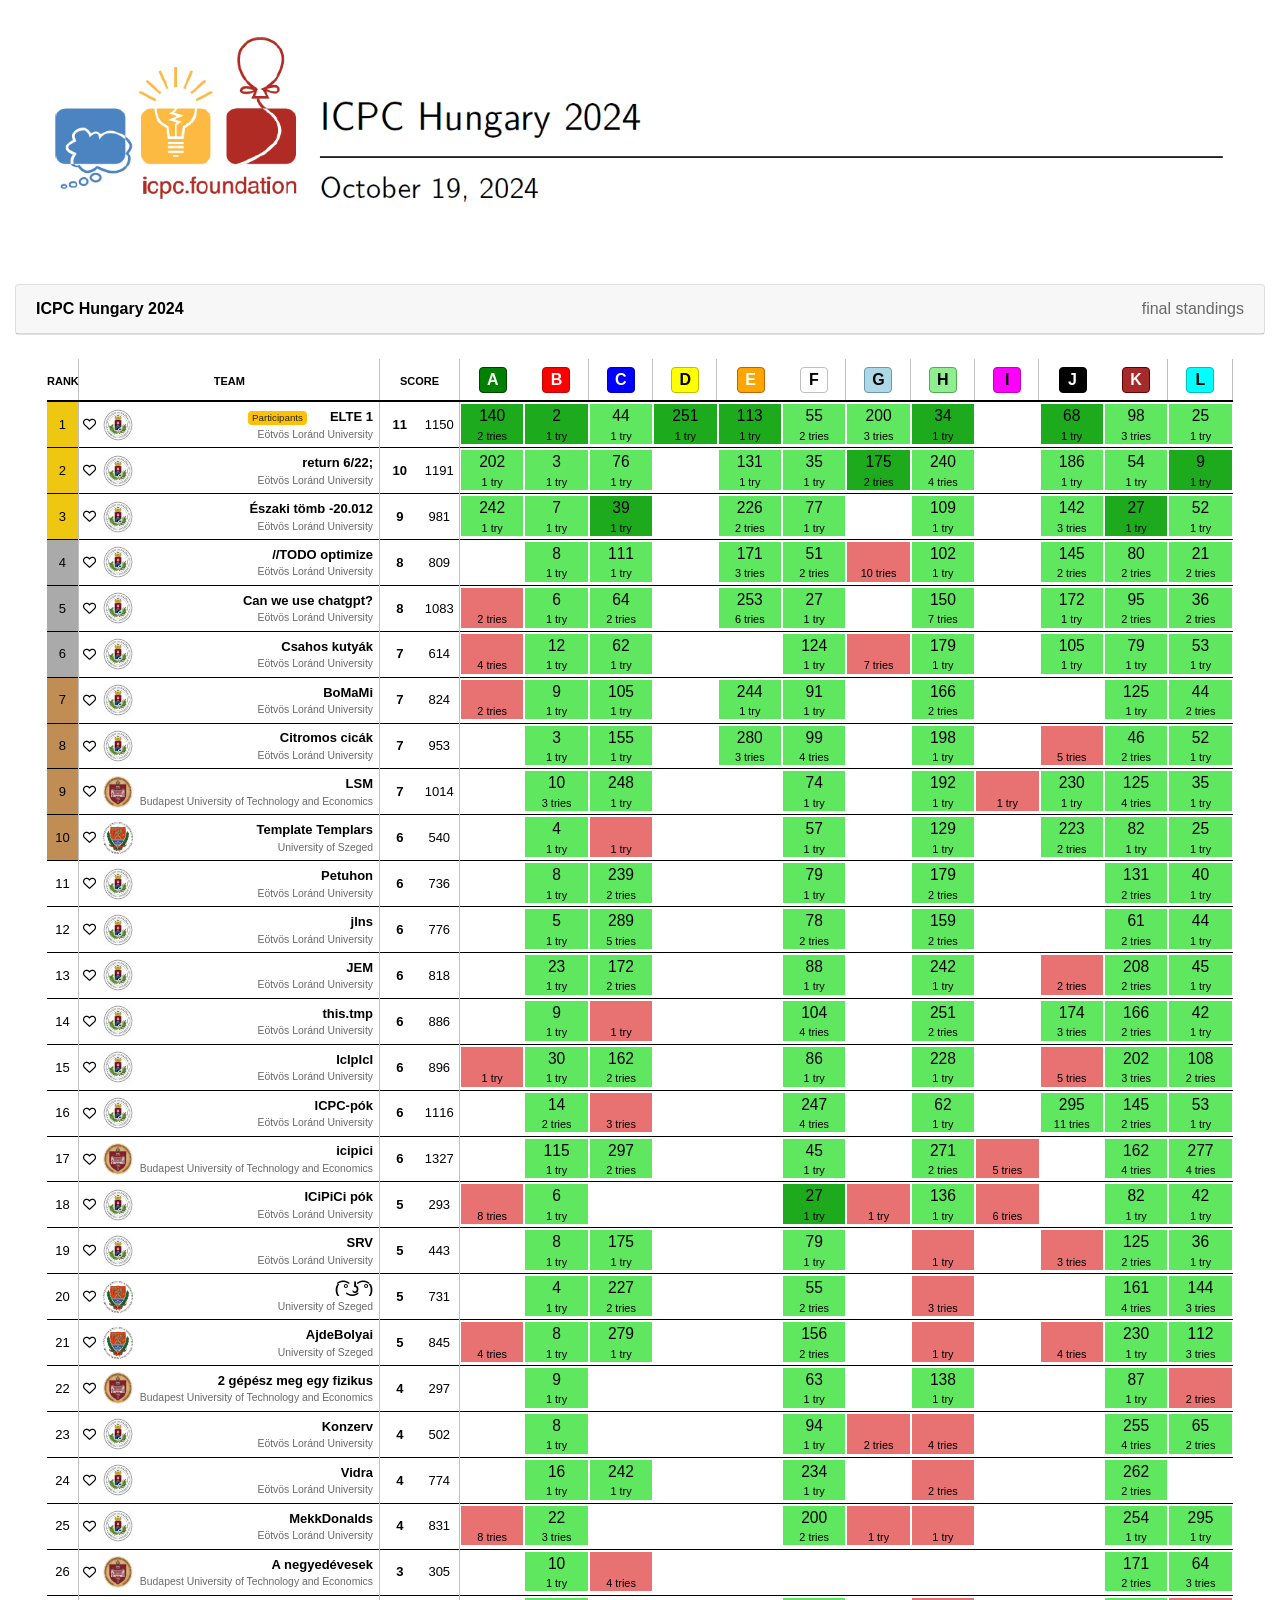
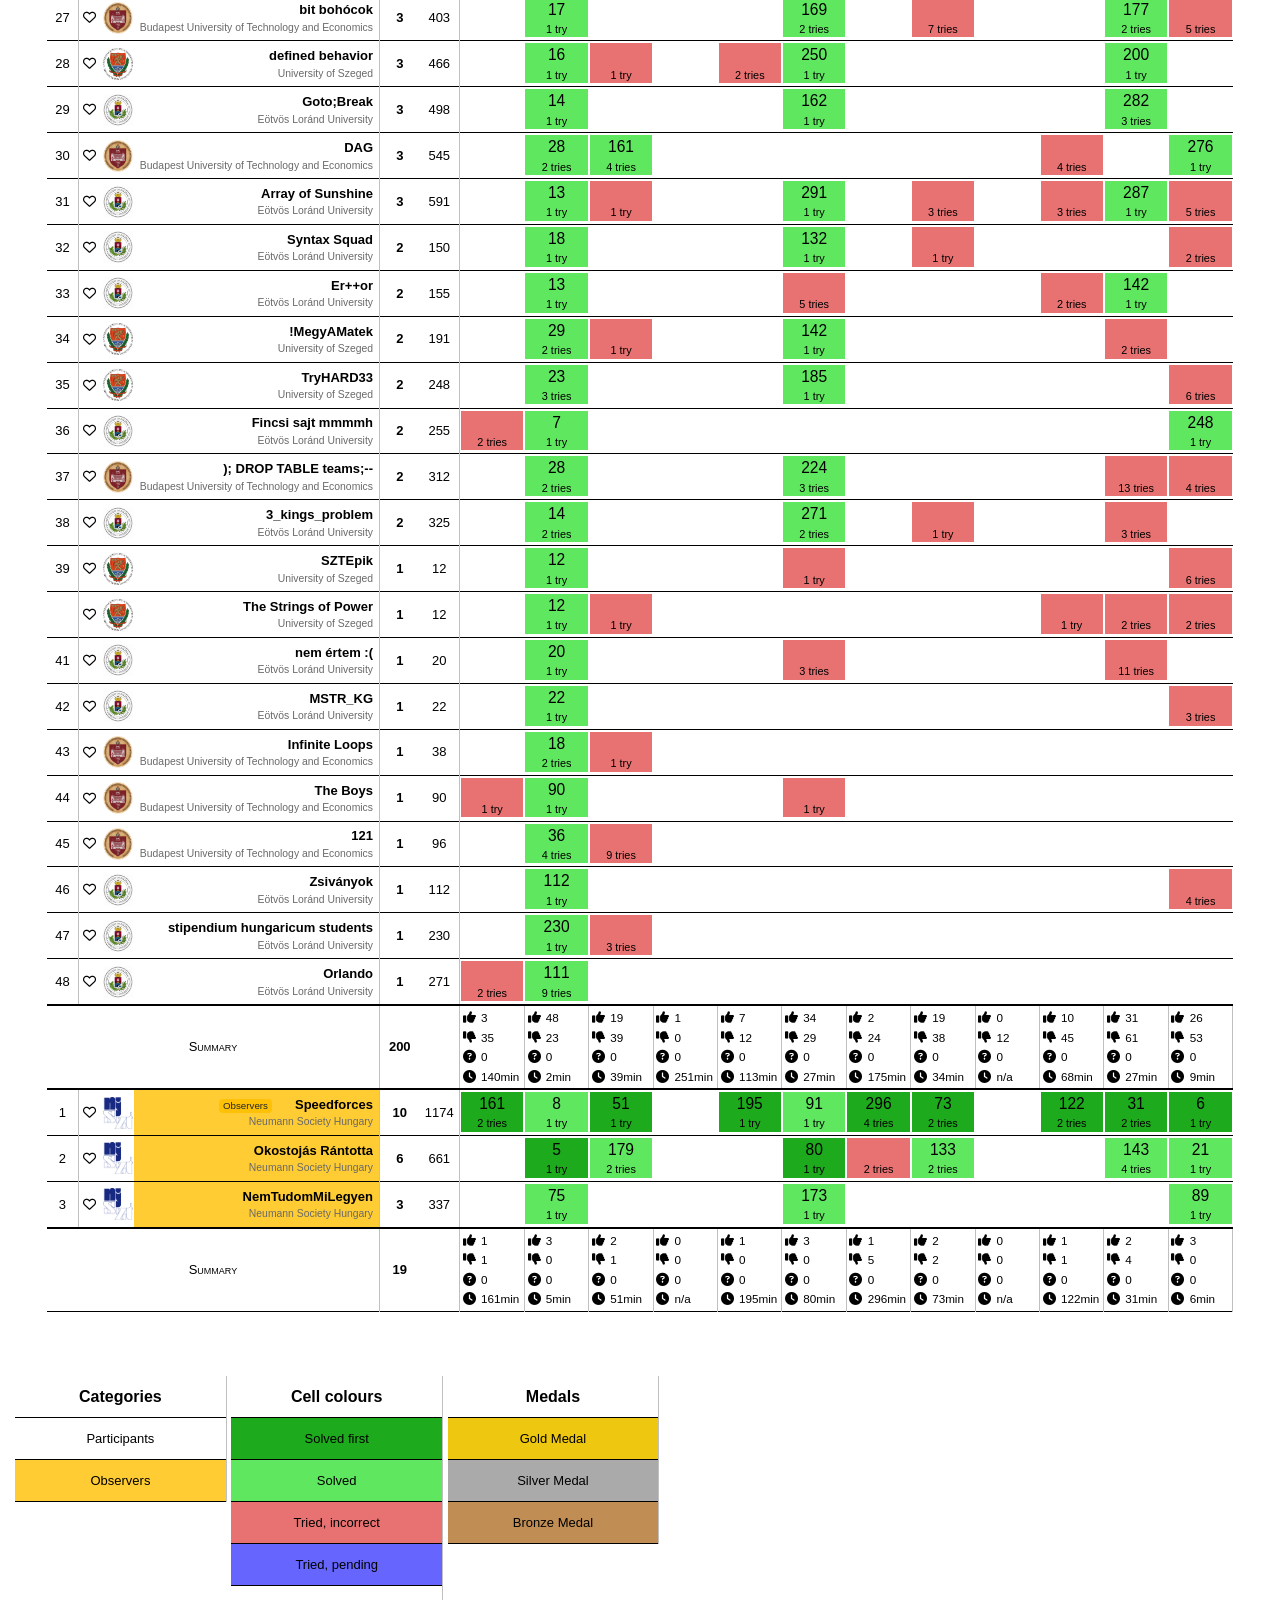
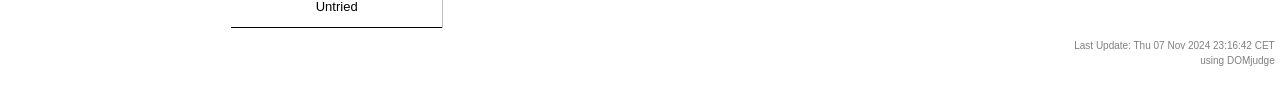
==== commit ab7b26b0: "remove non-participating unofficial team" ====
--- a/2024/index.html
+++ b/2024/index.html
@@ -7629,108 +7629,7 @@
                                 </div>
                             </a>
                                             </td>
-                                    </tr>
-                    
-                                            
-                                            <tr class="" id="team:142">
-            <td class="scorepl ">
-                                                    4
-                                            </td>
-            <td class="scoreaf">
-                            </td>
-                            <td class="scoreaf">
-                                                                                            <a >
-                                                                                                                                                                                                            <img loading="lazy" class="affiliation-logo"
-                                     src="images/affiliations/NJSZT.png?v=8.2.3" alt="Neumann Society Hungary"
-                                     title="Neumann Society Hungary">
-                                                    </a>
-                                    </td>
-                                                                                <td class="scoretn cl_ffcc33" title="Tigrisek">
-                                                                                                                        <a data-toggle="modal" data-target="#team-modal-142" href="#">
-                    <span class="forceWidth">
-                                                Tigrisek
-                    </span>
-                                            <span class="univ forceWidth">
-                                                            Neumann Society Hungary
-                                                    </span>
-                                    </a>
-            </td>
-                                                <td class="scorenc">0</td>
-            <td class="scorett">0</td>
-
-                                                                                                            
-                                        
-                                                            
-                                        
-                    <td class="score_cell">
-                                            </td>
-                                                                                                
-                                        
-                                                            
-                                        
-                    <td class="score_cell">
-                                            </td>
-                                                                                                
-                                        
-                                                            
-                                        
-                    <td class="score_cell">
-                                            </td>
-                                                                                                
-                                        
-                                                            
-                                        
-                    <td class="score_cell">
-                                            </td>
-                                                                                                
-                                        
-                                                            
-                                        
-                    <td class="score_cell">
-                                            </td>
-                                                                                                
-                                        
-                                                            
-                                        
-                    <td class="score_cell">
-                                            </td>
-                                                                                                
-                                        
-                                                            
-                                        
-                    <td class="score_cell">
-                                            </td>
-                                                                                                
-                                        
-                                                            
-                                        
-                    <td class="score_cell">
-                                            </td>
-                                                                                                
-                                        
-                                                            
-                                        
-                    <td class="score_cell">
-                                            </td>
-                                                                                                
-                                        
-                                                            
-                                        
-                    <td class="score_cell">
-                                            </td>
-                                                                                                
-                                        
-                                                            
-                                        
-                    <td class="score_cell">
-                                            </td>
-                                                                                                
-                                        
-                                                            
-                                        
-                    <td class="score_cell">
-                                            </td>
-                                    </tr>
+                                    </tr>   
     
                     <tr style="border-top: 2px solid black;">
                                                                 <td class="scoresummary" title="Summary" colspan="4">Summary</td>
